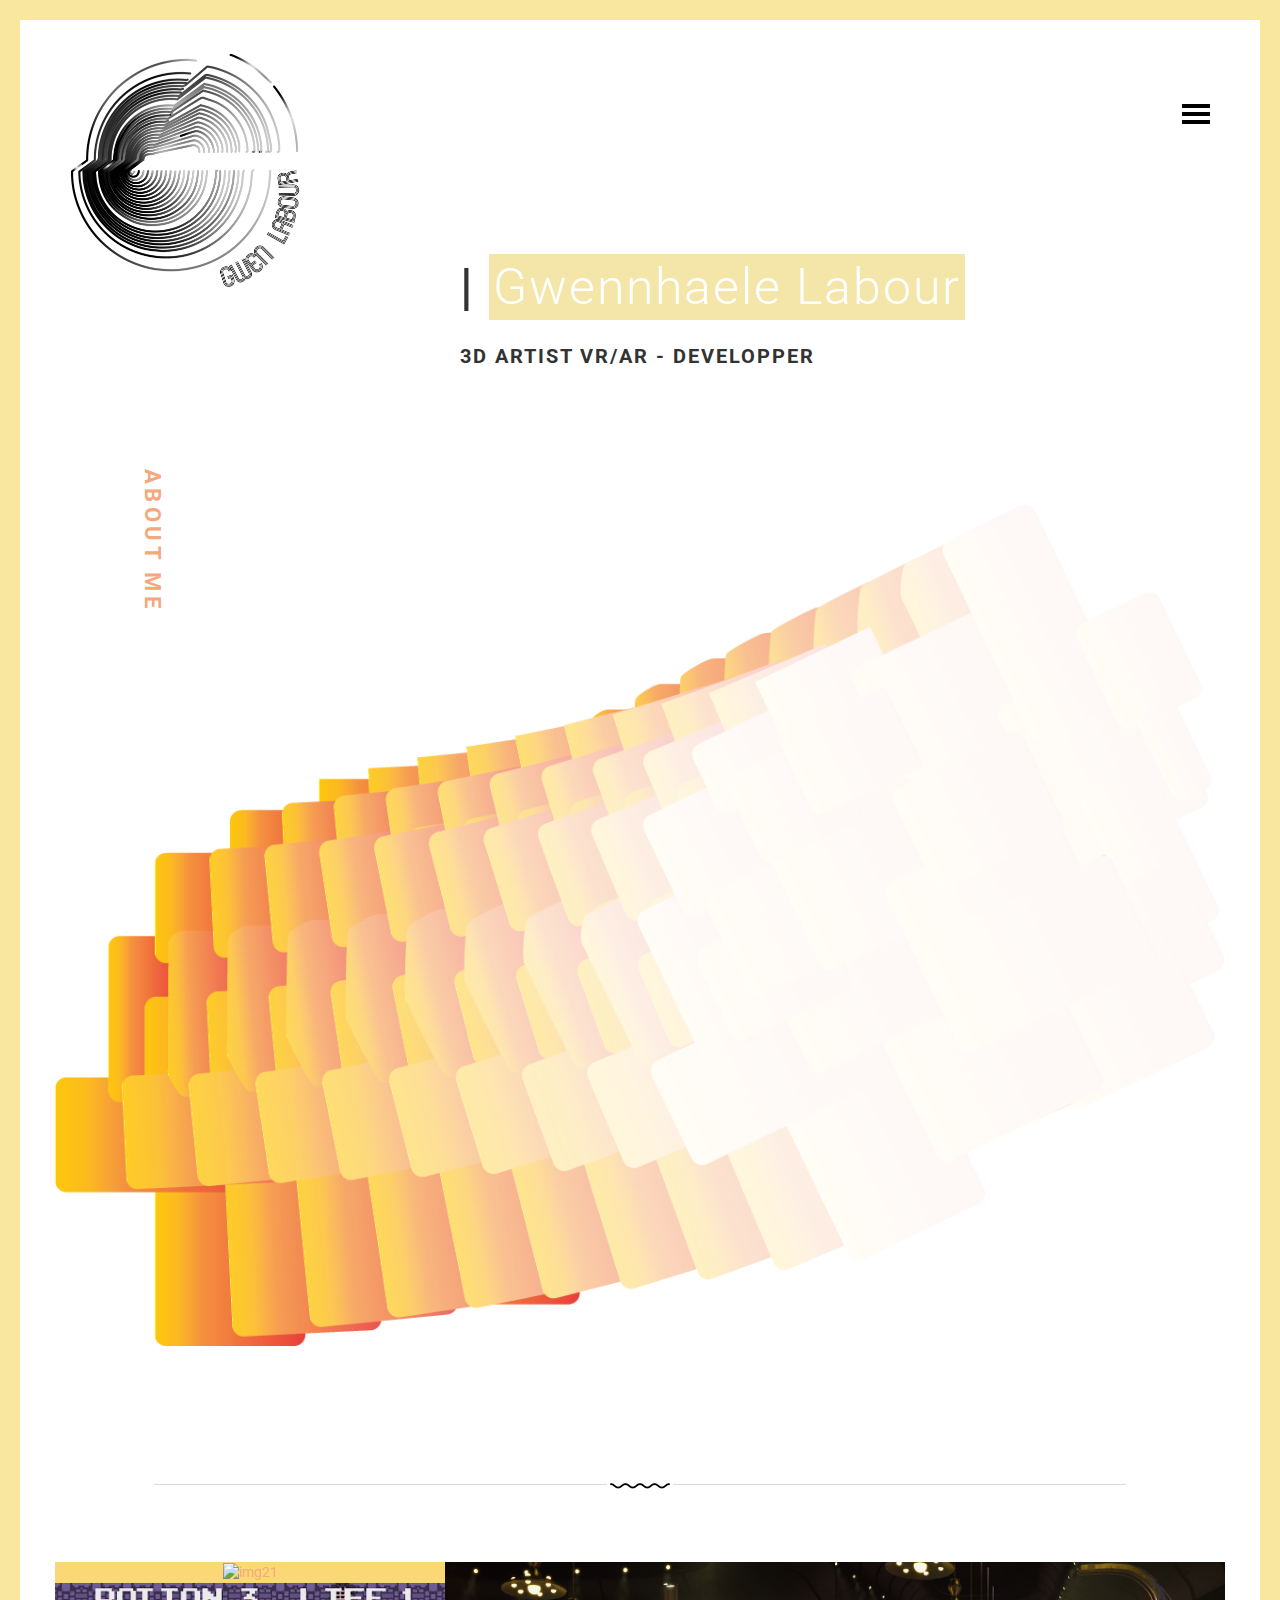
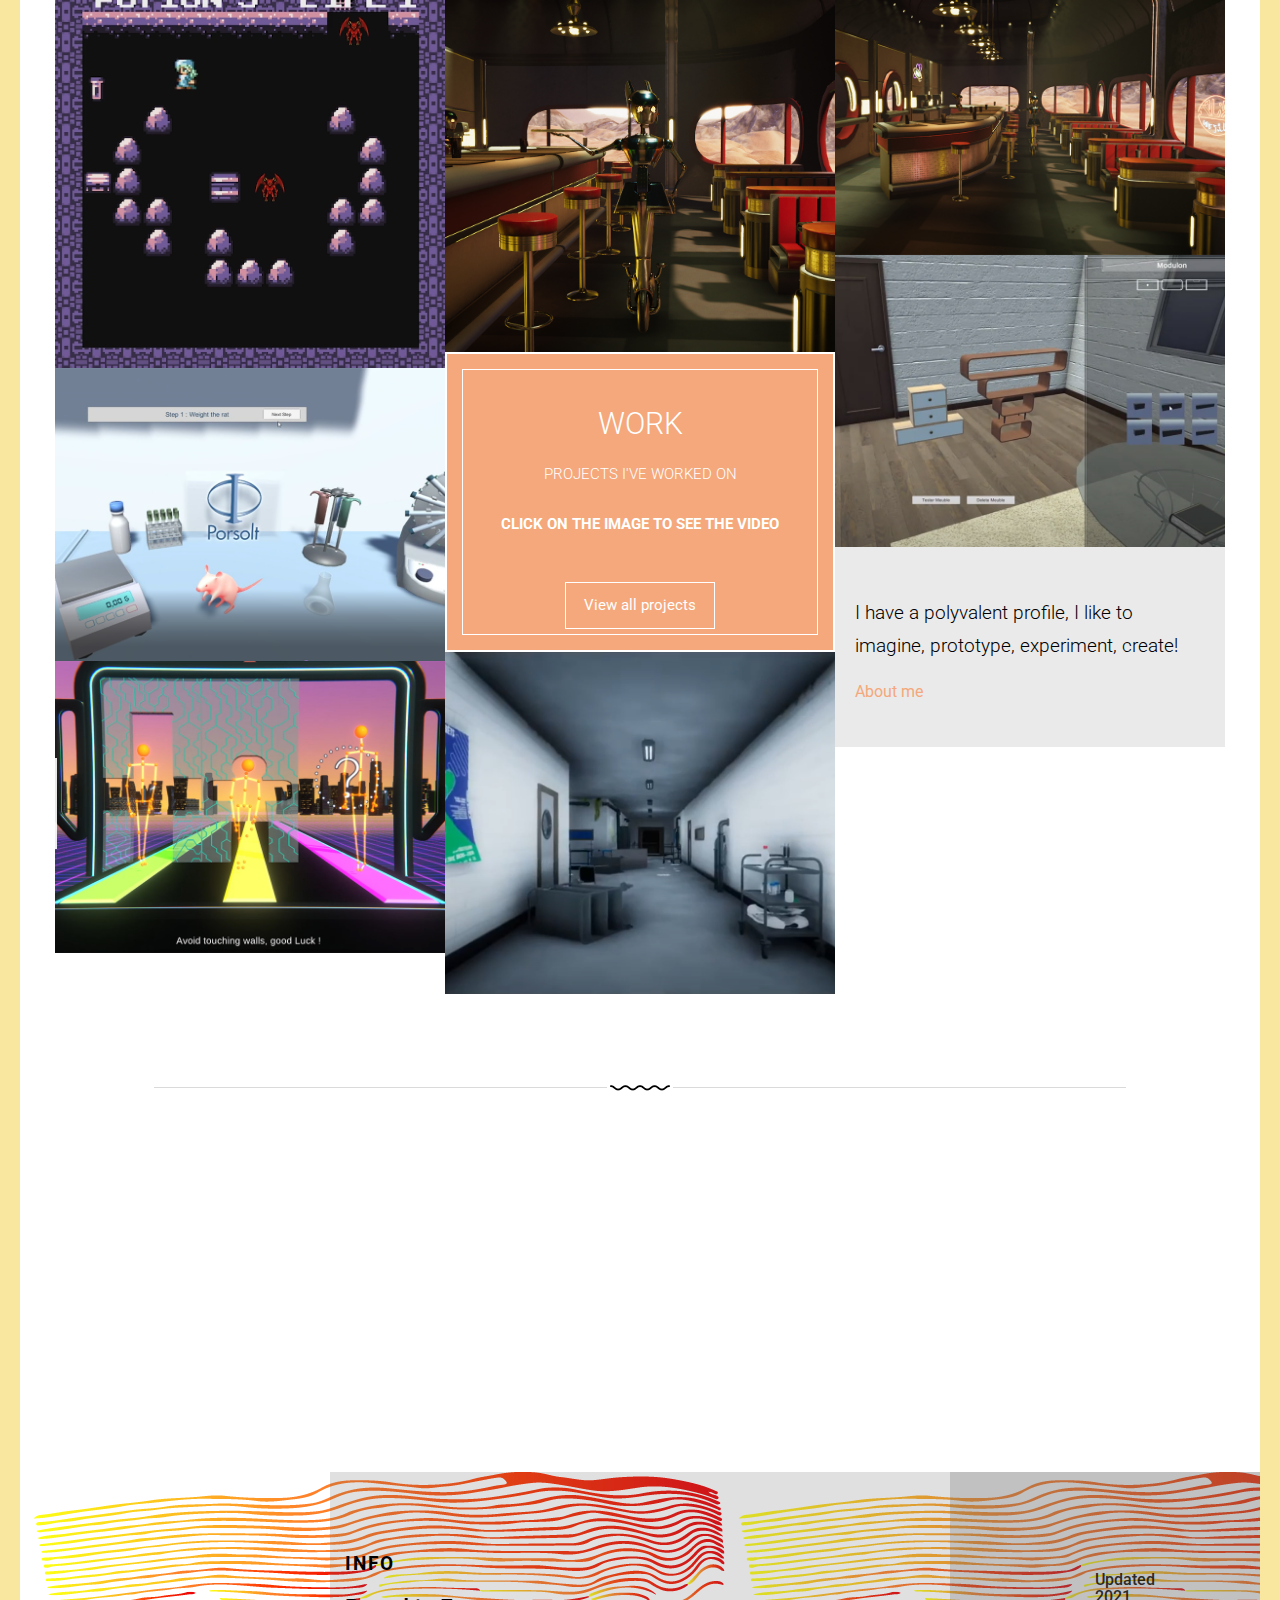
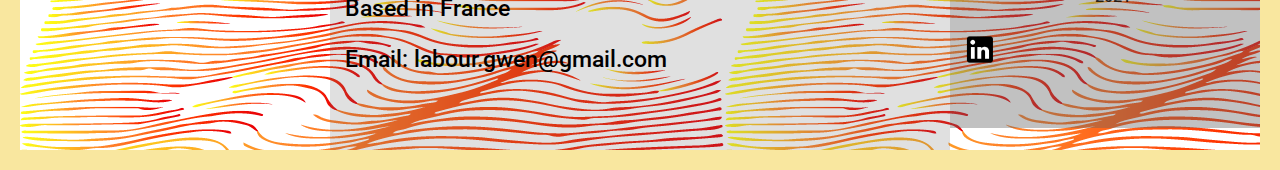
==== index.html @ 1a7276c2 "CV A JOUR + MAIL" ====
<!DOCTYPE html>
<html>
	<head>
	<meta charset="utf-8">
	<title>Gwennhaele Labour - Home</title>
	<meta name="viewport" content="width=device-width, initial-scale=1">
    
    <!-- Bootstrap  -->
	<link rel="stylesheet" href="css/bootstrap.min.css">
    <!-- Main css  -->
	<link rel="stylesheet" href="css/style.css">
	<!-- Animate css -->
	<link rel="stylesheet" href="css/animate.css">
    <!-- Google fonts -->
	<link href='https://fonts.googleapis.com/css?family=Roboto:400,100,300,700' rel='stylesheet'>

	</head>
	<body>


        
 	<!-- Navigation -->
    <nav class="navbar navbar-custom navbar-static-top" role="navigation">
                <div class="container">
                    <div class="navbar-header pull-left">
                        <a href="" class="navbar-brand">
                            <span class="brand-logo"><img src="images/logo.png" alt="" width="25%"/></span>
                        </a>
                    </div>
                    <div class="main-nav pull-right">
                        <div class="button_container toggle">
                            <span class="top"></span>
                            <span class="middle"></span>
                            <span class="bottom"></span>
                        </div>
                    </div>
                    <div class="overlay" id="overlay">
                        <nav class="overlay-menu">
                            <ul>
                                <li><a href="index.html">Home</a></li>
                                <li><a href="studio.html">About me</a></li>
                                <li><a href="projects.html">Projects</a></li>
                                <li><a href="project-description.html">Project description</a></li>
                                <li><a href="contact.html">Contact me</a></li>
                            </ul>
                        </nav>
                    </div>
                </div><!-- /container -->
    </nav>
    <!-- /Navigation -->


    <!-- Intro -->
	<div id="home-section">
			<div class="container">
				<div class="row">
					<div class="col-md-8 pull-right">
						<h1 class="home-heading wow fadeInUp animated"> <strong> | </strong> <span>Gwennhaele Labour</span></h1>
						<div class="text-home wow fadeInUp animated"><strong>3D Artist VR/AR - Developper</strong></div>
                        
					</div>
				</div>
			</div>
	</div>
    <!-- /Intro -->
    
        
    <!-- Main Banner -->
    <div class="container">
         <div class="row">
           <div class="banner">
             <div class="vertical-text"><a href="studio.html"><strong>About me</strong></a></div>
             <img src="images/illuSite1.png" alt=""/>
             </div>
            </div>        
     </div>
     <!-- /Main Banner -->

       
     <div class="container">
           <div class="row">
             <div class="line-symbol"></div>
           </div>
     </div>
        
     <!-- Masonry -->
     <div class="container grid">
         <div class="row">
         
             <div id="photos"> 
                   <figure class="effect-julia">
                       <a href="https://youtu.be/BxO6v1DLr-0">
						<img src="images/template_poster_gwen-final.jpg" alt="img21"/>
						<figcaption>
							<div>
								<p>Mosquito</p>
								<p>Alias - Vred</p>
							</div>
						</figcaption>	
                       </a>		
					</figure>
                    <figure class="effect-julia">
                       <a href="https://youtu.be/BtWrBxlrXz8">
						<img src="images/jeuC++.PNG" alt="img21"/>
						<figcaption>
							<div>
								<p>Lolo's Quest</p>
								<p>C++ - SFML</p>
							</div>
						</figcaption>	
                       </a>		
					</figure>
                    <figure class="effect-julia">
                       <a href="https://youtu.be/DPMfQVJOyuo">
						<img src="images/porsolt.PNG" alt="img21"/>
						<figcaption>
							<div>
								<p>Porsolt</p>
								<p>Unity C# - 3Ds Max - Substance</p>
							</div>
						</figcaption>	
                       </a>		
					</figure>
                    <figure class="effect-julia">
                       <a href="https://www.youtube.com/watch?fbclid=IwAR1yIihCDgznQcq0fIcKoaPWt_Q--puekiUFgNXbh8ZPtiTEaiOBkJ9-5tA&v=8e3fvi-Svnk&feature=youtu.be&ab_channel=HugoRICHIR">
						<img src="images/Question.jpg" alt="img21"/>
						<figcaption>
							<div>
								<p>S.A.M</p>
								<p>Kinect - Unity C# - 3Ds Max - Substance</p>
							</div>
						</figcaption>	
                       </a>		
					</figure>
                     <figure class="effect-julia">
                       <a href="https://www.youtube.com/watch?v=pRppTrAOfW0&ab_channel=GwenLbr">
						<img src="images/SceneDroidImageFace.png" alt="img21"/>
						<figcaption>
							<div>
								<p>WA7 Waitress droid</p>
								<p>Unity - 3Ds Max - Substance</p>
							</div>
						</figcaption>	
                       </a>		
					</figure>
                    <div class="block">
                    <div class="text">Work
                    <p>projects i've worked on</p>
                    <p><strong>click on the image to see the video</strong></p>
                    </div>
                    <a href="projects.html" class="btn ghost-btn">View all projects</a>
                    </div>
                    <figure class="effect-julia">
                       <a href="https://www.youtube.com/watch?v=JZyCgC-izxs&feature=emb_logo&ab_channel=ARKNET">
						<img src="images/rvTeam1.png" alt="img21"/>
						<figcaption>
							<div>
								<p>Antidote</p>
								<p>Unity C# - 3Ds Max - Substance</p>
							</div>
						</figcaption>	
                       </a>		
					</figure>
                    <figure class="effect-julia">
                       <a href="https://www.youtube.com/watch?v=pRppTrAOfW0&ab_channel=GwenLbr">
						<img src="images/SceneDroidImage6.PNG" alt="img21"/>
						<figcaption>
							<div>
								<p>Dex's Diner</p>
								<p>Unity - 3Ds Max - Substance</p>
							</div>
						</figcaption>	
                       </a>		
					</figure>
                    <figure class="effect-julia">
                       <a href="https://www.youtube.com/watch?v=v6Ii8Z1fbGI&feature=youtu.be">
						<img src="images/Inedit.PNG" alt="img21"/>
						<figcaption>
							<div>
								<p>Inedit</p>
								<p>Unity C# - 3Ds Max - Substance</p>
							</div>
						</figcaption>	
                       </a>		
					</figure>
                 <!-- /Add picture
                  <figure class="effect-julia">
                       <a href="https://www.youtube.com/watch?v=v6Ii8Z1fbGI&feature=youtu.be">
						<img src="images/Inedit.PNG" alt="img21"/>
						<figcaption>
							<div>
								<p>Inedit Project</p>
								<p>Unity C# - 3Ds Max - Substance</p>
							</div>
						</figcaption>	
                       </a>		
					</figure>
                 -->
                    <div class="block1">
                    <div class="text">I have a polyvalent profile, I like to imagine, prototype, experiment, create! 
                    </div>
                    <div class="story"><a href="studio.html">About me</a></div>
                    </div>

             </div> <!-- /Masonry -->
         </div><!-- /row -->
     </div><!-- /container -->
     
     
     <!-- Line -->
     <div class="container">
           <div class="row">
             <div class="line-symbol1"></div>
           </div>
     </div>
     

     <!-- Clients -->
	 <div id="client-section">
			<div class="container">
				<div class="row">
					<div class="col-md-20 pull-right wow fadeInUp animated">
                    <div class="text-home">Software used</div>
						<div class="col-lg-2 col-md-3 col-sm-4 col-xs-6">
                        <img src="images/logo1.png" alt="" width="70%" /></div>
                        <div class="col-lg-2 col-md-4 col-sm-5 col-xs-6">
                        <img src="images/logo3.png" alt="" width="70%" class="client-logos"/></div>
                        <div class="col-lg-2 col-md-4 col-sm-5 col-xs-6">
                        <img src="images/logo2.png" alt="" width="70%" class="client-logos"/></div> 
                        <div class="col-lg-2 col-md-4 col-sm-5 col-xs-6">
                        <img src="images/logo4.png" alt=""  class="client-logos"/> </div>
                        <div class="col-lg-2 col-md-4 col-sm-5 col-xs-6">
                        <img src="images/logo5.png" alt=""  class="client-logos"/></div>
                        <div class="col-lg-2 col-md-4 col-sm-5 col-xs-6">
                        <img src="images/logo6.png" alt=""  class="client-logos"/></div> 
                        <div class="col-lg-2 col-md-4 col-sm-5 col-xs-6">
                        <img src="images/logo7.png" alt="" class="client-logos"/></div> 
                        <div class="col-lg-2 col-md-4 col-sm-5 col-xs-6">
                        <img src="images/logo8.png" alt="" class="client-logos"/></div> 
					</div>
				</div>
			</div>
	 </div>
     <!-- /Clients-->

    
     <!-- Footer-->
     <footer>
      <div class="container">
        <div class="row">
          <div class="col-md-3 col-sm-3">
          </div>
          <div class="col-md-6 col-sm6 section-bg-color">
            <div class="row">
              <div class="col-sm-9">
                <h2>INFO</h2>
                <p>Based in France</p>
                <p>Email: labour.gwen@gmail.com</p>
              </div><!-- /col-sm-9 -->
            </div><!--/row-->
          </div><!-- /col-sm-6 -->
          <div class="col-md-3 col-sm-3 section-bg-color1">
            <div class="row">
              <div class="col-sm-9">
              <h3>Updated 2021</h3>
              <p class="pull-right"><a href="https://www.linkedin.com/in/gwennhaele-labour-108802132/"><img src="images/linkedin.png" alt="" width="15%"/></a></p>
              </div><!-- /col-sm-9 -->
            </div><!--/row-->
          </div><!-- /col-sm-3 -->
        </div><!-- /row -->
      </div><!-- /container -->
    </footer><!-- /footer -->   
     
	<!-- jQuery Version 1.11.0 -->
    <script src="js/jquery-1.11.0.js"></script>
    <!-- Boostrap JS -->
	<script src="js/bootstrap.min.js"></script>
    <!-- Masonry JavaScript -->
    <script src="js/masonry.js"></script>
    <!-- Nav JS -->
	<script src="js/nav.js"></script>
    <!-- Smooth scroll JS -->
    <script src="js/smoothscroll.js"></script>
    <!-- Wow JavaScript -->
    <script src="js/wow.js"></script>
    
    <script>
    new WOW().init();
    </script>


	</body>
</html>
---- css/style.css ----
/* ------------------------------------------------------------------
Theme: Simple Studio - Creative Bootstrap Theme
Author: Marija Zaric
------------------------------------------------------------------ */


/* ----------------------------------------------------
	 GLOBAL  STYLES 
------------------------------------------------------- */



body {
  font-family: "Roboto", Arial, serif;
  background: transparent;
  border: 20px #F9E79F solid;
  -webkit-font-smoothing: antialiased;
}

img {
  max-width: 100%;
  height: auto;		
}


a {
  color: #F4A87B;
  -webkit-transition: 0.5s;
  -o-transition: 0.5s;
  transition: 0.5s;
}

a:hover {
  color: #A7CDCC;
  text-decoration: underline;
}

p {
  margin-bottom: 1.5em;
  font-size: 18px;
  color: #727272;
  font-weight: 300;
  font-family: "Roboto", Arial, serif;
}


h1, h2, h3, h4, h5, h6 {
  color: rgba(0, 0, 0, 0.8);
  font-family: "Roboto", Arial, serif;
  font-weight: 300;
  margin: 0 0 30px 0;
}

#home-section {
  margin-top: 100px;
  padding-bottom: 90px;
}

.home-heading {
  font-size: 50px;
  font-weight: 300;
  line-height: 1.4;
  margin-bottom: 0;
  padding-bottom: 20px;
  letter-spacing: 2px;
}

.text-home {
  font-size: 20px;
  font-weight: 700;
  line-height: 1.4;
  margin-bottom: 29px;
  padding-bottom: 20px;
  letter-spacing: 2px;
  text-transform: uppercase;
}

.home-heading span {
  background-color: #F4E5A8;
  color: white;
  padding: 4px;
}

#inner-section {
   margin-top: 100px;
   padding-bottom: 110px;
}

.inner-heading {
  font-size: 40px;
  font-weight: 300;
  line-height: 1.4;
  margin-bottom: 0;
  padding-bottom: 20px;
  letter-spacing: 2px;
}

.text-inner {
  font-size: 18px;
  font-weight: 700;
  line-height: 1.4;
  margin-bottom: 0;
  padding-bottom: 20px;
  letter-spacing: 2px;
  text-transform: uppercase;
}

.inner-heading  span {
  background-color: #F4E5A8;
  color: white;
  padding: 4px;
}

.line-symbol2 {
  padding: 0;
  border: none;
  border-top: 1px solid #DADADA;
  color: #DADADA;
  text-align: center;
  width: 83%;
  margin: 0 auto;
  background: transparent;
  margin-top: 113px;
}

.line-symbol2:after {
  content: url(../images/wave.png);
  display: inline-block;
  position: relative;
  top: -0.7em;
  font-size: 0.9em;
  padding: 0 0.25em;
  background: white;
}


.list-doc {
    padding-left: 20px;
    margin-bottom: 20px;
	list-style: circle;
}

.list-doc li {
    font-size: 20px;
    font-weight: 300;
    line-height: 1.4;
    padding-bottom: 10px;
    letter-spacing: 0;
    color: #1a1a1a;
}


/* ----------------------------------------------------
	OVERLAY MENU 
------------------------------------------------------- */


.navbar-custom {
    margin-bottom: 0;
    text-transform: none;
    font-weight: 400;
    -webkit-transition: background .5s ease-in-out;
   -moz-transition: background .5s ease-in-out;
    transition: background .5s ease-in-out;
}

.navbar-custom .navbar-brand {
    font-weight: 400;
    font-size: 25px;
    padding: 0;
    margin: 0;
}

.navbar-custom .navbar-brand span.brand-logo{
    display: inline-block;
    padding: 14px 0;
    margin: 0 16px;
}

.navbar-custom .navbar-brand:focus {
    outline: 0;
}

.navbar-custom .navbar-brand .navbar-toggle {
    padding: 2px 6px;
    color: black;
}

.navbar-custom .navbar-brand .navbar-toggle:focus,
.navbar-custom .navbar-brand .navbar-toggle:active {
    outline: 0;
}

.navbar-custom a {
    color: rgba(254,82,76, 1); 
}

.navbar-custom .nav li a {
    -webkit-transition: background .3s ease-in-out;
    -moz-transition: background .3s ease-in-out;
    transition: background .3s ease-in-out;
	
}

.navbar-custom .nav li a:hover {
    outline: 0;
    color: rgba(255, 255, 255, .8);
    background-color: transparent;
}

.navbar-custom .nav li a:focus,
.navbar-custom .nav li a:active {
    outline: 0;
    background-color: transparent;
}

.navbar-custom .nav li.active {
    outline: 0;
}

.navbar-custom .nav li.active a {
    background-color: rgba(255, 255, 255, .3);
}

.navbar-custom .nav li.active a:hover {
    color: #fff;
}


/* Custom overlay navigation
/* ---------------------------------------------- */
.button_container {
    position: relative;
    margin-top: 64px;
    height: 28px;
    width: 28px;
    cursor: pointer;
    z-index: 999;
    -webkit-transition: opacity .25s ease;
            transition: opacity .25s ease;
}

/* Animate the top hamburger bar */
.button_container.active .top {
    -webkit-transform: translateY(8px) translateX(0) rotate(45deg);
        -ms-transform: translateY(8px) translateX(0) rotate(45deg);
            transform: translateY(8px) translateX(0) rotate(45deg);
    background: black;
}

/* Set the middle hamburger bar's opacity to 0  */
.button_container.active .middle {
    opacity: 0;
    background: black;
}

/* Animate the bottom hamburger bar */
.button_container.active .bottom {
    -webkit-transform: translateY(-8px) translateX(0) rotate(-45deg);
        -ms-transform: translateY(-8px) translateX(0) rotate(-45deg);
            transform: translateY(-8px) translateX(0) rotate(-45deg);
    background:black;
}

.button_container span {
    background: black;
    border: none;
    height: 4px;
    width: 100%;
    position: absolute;
    top: 0;
    left: 0;
    -webkit-transition: all .35s ease;
    transition: all .35s ease;
    cursor: pointer;
}

.button_container span:nth-of-type(2) {
    top: 8px;
}

.button_container span:nth-of-type(3) {
    top: 16px;
}

/* The overlay */
.overlay {
    position: fixed;
    display: block; 
    background: #F0DE96;
    top: 0;
    border: 0;
    left: 0;
    z-index: 100;
    width: 100%;
    height: 0%;
    opacity: 0;
    visibility: hidden;
    -webkit-transition: opacity .35s, visibility .35s, height .35s;
            transition: opacity .35s, visibility .35s, height .35s;
    overflow: auto;
}

.overlay.open {
    opacity: .95;
    visibility: visible;
    height: 100%;
}

.overlay.open li {
    -webkit-animation: fadeInRight .5s ease forwards;
            animation: fadeInRight .5s ease forwards;
    -webkit-animation-delay: .35s;
        animation-delay: .35s;
}

.overlay.open li:nth-of-type(1) {
    -webkit-animation-delay: .40s;
            animation-delay: .40s;
}

.overlay.open li:nth-of-type(2n) {
    -webkit-animation-delay: .50s;
            animation-delay: .50s;
}

.overlay nav {
    position: relative;
    height: 50%;
    top: 50%;
    text-transform: none;
    font-weight: 700;
    text-align: center;
    -webkit-transform: translateY(-50%);
        -ms-transform: translateY(-50%);
            transform: translateY(-50%);
}

.overlay ul {
    list-style: none;
    padding: 0;
    margin: 0 auto;
    display: inline-block;
    position: relative;
    height: 100%;
}

.overlay ul li {
    display: block;
    height: 15%;
    height: calc(100% / 8);
    min-height: 65px;
    position: relative;
    opacity: 0;
	font-size: 26px;
}

.overlay ul li a {
    display: block;
    position: relative;
    color: #fff;
    text-decoration: none;
    overflow: hidden;
}

.overlay ul li a:hover:after,
.overlay ul li a:focus:after,
.overlay ul li a:active:after {
    width: 50%;
}

/* Link underline on hover */
.overlay ul li a:after {
    content: '';
    position: absolute;
    bottom: 0;
    left: 50%;
    width: 0%;
    height: 2px;
    background: #fff;
    -webkit-transform: translateX(-50%);
        -ms-transform: translateX(-50%);
            transform: translateX(-50%);
    -webkit-transition: .15s;
            transition: .15s;
}


/* ----------------------------------------------------
	BUTTONS
------------------------------------------------------- */


.btn {
	font-size: 15px;	
	font-weight: 400;
	color: white;
	margin-top: 35px;
	border: none;
	background-color: #393b3d;	
	padding: 12px 18px;
	-webkit-transition: all .35s; 
	transition: all .35s;
    border-radius: 0;
    -webkit-border-radius: 0;
    -moz-border-radius: 0;
}

.btn:hover {
	background-color: #4c4f51;
	color: white;
}

.ghost-btn {
	background-color: transparent;
	color: white;
	border: 1px solid white;
}

.ghost-btn:hover {
	background-color: white;
	color: #393b3d;
}

.contact-btn {
	color: white;
    border: 2px solid #4c4752;
	margin-top: 25px;
	margin-bottom: 16px;
	background-color: #4c4752;
background-image: url("data:image/svg+xml,%3Csvg width='100' height='20' viewBox='0 0 100 20' xmlns='http://www.w3.org/2000/svg'%3E%3Cpath d='M21.184 20c.357-.13.72-.264 1.088-.402l1.768-.661C33.64 15.347 39.647 14 50 14c10.271 0 15.362 1.222 24.629 4.928.955.383 1.869.74 2.75 1.072h6.225c-2.51-.73-5.139-1.691-8.233-2.928C65.888 13.278 60.562 12 50 12c-10.626 0-16.855 1.397-26.66 5.063l-1.767.662c-2.475.923-4.66 1.674-6.724 2.275h6.335zm0-20C13.258 2.892 8.077 4 0 4V2c5.744 0 9.951-.574 14.85-2h6.334zM77.38 0C85.239 2.966 90.502 4 100 4V2c-6.842 0-11.386-.542-16.396-2h-6.225zM0 14c8.44 0 13.718-1.21 22.272-4.402l1.768-.661C33.64 5.347 39.647 4 50 4c10.271 0 15.362 1.222 24.629 4.928C84.112 12.722 89.438 14 100 14v-2c-10.271 0-15.362-1.222-24.629-4.928C65.888 3.278 60.562 2 50 2 39.374 2 33.145 3.397 23.34 7.063l-1.767.662C13.223 10.84 8.163 12 0 12v2z' fill='%23050506' fill-opacity='0.4' fill-rule='evenodd'/%3E%3C/svg%3E");
}

.contact-btn:hover {
	background-color: #3c3841;
	border-color: #404040;	
}


/* ----------------------------------------------------
	HOME STYLES
------------------------------------------------------- */


.banner {
	margin-top: -50px;
	padding-bottom: 130px;
}


#photos {
  /* Prevent vertical gaps */
  line-height: 0;
  -webkit-column-count: 3;
  -webkit-column-gap:   0px;
  -moz-column-count:    3;
  -moz-column-gap:      0px;
  column-count:         3;
  column-gap:           0px;  
  
}
 .block {
	background-color: #F4A87B;
	padding: 20px;
	min-height: 300px;
	border: 2px double white;
	display: block;
    position: relative;
    -webkit-transition: all 0.35s;
    transition: all 0.35s;
    outline: 1px solid white;
    outline-offset: -18px;
}

 .block .text {
  font-size: 30px;
  text-transform: uppercase;
  color: white;
  font-weight: 300;
  margin-top: 50px;
}

 .block .text p {
  font-size: 15px;
  text-transform: uppercase;
  color: white;
  font-weight: 300;
  margin-top: 50px;
} 

 .block1 {
	background-color: #eaeaea;
	padding: 20px;
	min-height: 200px;
}

 .block1 .text {
  font-size: 19px;
  color: black;
  font-weight: 300;
  margin-top: 30px;
  line-height: 1.7;
  text-align: left;
}

.story { 
	margin-top: 30px;
	color: #F4E5A8;
	font-size: 16px;
	text-align: left;
}

.grid {
	position: relative;
	list-style: none;
	text-align: center;
	margin-top: 40px;
}


.grid figure {
	position: relative;
	overflow: hidden;
	text-align: center;
	cursor: pointer;
	line-height: 1.4;
}

.grid figure img {
	position: relative;
}

.grid figure figcaption {
	padding: 2em;
	color: #fff;
	text-transform: uppercase;
	-webkit-backface-visibility: hidden;
	backface-visibility: hidden;
}

.grid figure figcaption::before,
.grid figure figcaption::after {
	pointer-events: none;
}

.grid figure figcaption,
.grid figure figcaption > a {
	position: absolute;
	top: 0;
	left: 0;
	width: 100%;
	height: 100%;
}


.grid figure figcaption > a {
	z-index: 1000;
	text-indent: 200%;
	white-space: nowrap;
	font-size: 0;
	opacity: 0;
}

.grid figure h2 {
	word-spacing: -0.15em;
	font-weight: 400;
}

.grid figure h2 span {
	font-weight: 400;
	margin-left: 10px;
}


.grid figure p {
	letter-spacing: 1px;
	color: white;
	text-align: center;
}


figure.effect-julia {
	background: #FAD874;
}

figure.effect-julia img {
	-webkit-transition: opacity 1s, -webkit-transform 1s;
	transition: opacity 1s, transform 1s;
	-webkit-backface-visibility: hidden;
	backface-visibility: hidden;
}

figure.effect-julia figcaption {
	text-align: left;
}

figure.effect-julia h2 {
	position: relative;
	padding: 0.5em 0;
	font-size: 20px;
}

figure.effect-julia p {
	display: inline-block;
	margin: 0 0 0.25em;
	padding: 20px;
	background: rgba(255,255,255,0.9);
	color: #E99E29;
	text-transform: none;
	font-weight: 400;
	font-size: 18px;
	-webkit-transition: opacity 0.35s, -webkit-transform 0.35s;
	transition: opacity 0.35s, transform 0.35s;
	-webkit-transform: translate3d(-360px,0,0);
	transform: translate3d(-360px,0,0);
}

figure.effect-julia p:first-child {
	-webkit-transition-delay: 0.15s;
	transition-delay: 0.15s;
}

figure.effect-julia p:nth-of-type(2) {
	-webkit-transition-delay: 0.1s;
	transition-delay: 0.1s;
}

figure.effect-julia p:nth-of-type(3) {
	-webkit-transition-delay: 0.05s;
	transition-delay: 0.05s;
}

figure.effect-julia:hover p:first-child {
	-webkit-transition-delay: 0s;
	transition-delay: 0s;
}

figure.effect-julia:hover p:nth-of-type(2) {
	-webkit-transition-delay: 0.05s;
	transition-delay: 0.05s;
}

figure.effect-julia:hover p:nth-of-type(3) {
	-webkit-transition-delay: 0.1s;
	transition-delay: 0.1s;
}

figure.effect-julia:hover img {
	opacity: 0.4;
	-webkit-transform: scale3d(1.1,1.1,1);
	transform: scale3d(1.1,1.1,1);
}

figure.effect-julia:hover p {
	opacity: 1;
	-webkit-transform: translate3d(0,0,0);
	transform: translate3d(0,0,0);
}


/* ----------------------------------------------------
	MASONRY STYLES
------------------------------------------------------- */


@media (max-width: 1204px) {
  #photos {
  -moz-column-count:    3;
  -webkit-column-count: 3;
  column-count:         3;
  }
}
@media (max-width: 1000px) {
  #photos {
  -moz-column-count:    2;
  -webkit-column-count: 2;
  column-count:         2;
  }
}
@media (max-width: 800px) {
  #photos {
  -moz-column-count:    2;
  -webkit-column-count: 2;
  column-count:         2;
  }
}
@media (max-width: 400px) {
  #photos {
  -moz-column-count:    1;
  -webkit-column-count: 1;
  column-count:         1;
  }
}

.vertical-text {
	-ms-transform: rotate(90deg);
	-moz-transform: rotate(90deg);
	-webkit-transform: rotate(90deg);
	transform: rotate(90deg);
	-ms-transform-origin: left top 0;
	-moz-transform-origin: left top 0;
	-webkit-transform-origin: left top 0;
	transform-origin: left top 0;
	background: transparent;
	color: #F4E5A8;
	margin-left: 120px;
	padding: 10px;
	text-transform: uppercase;
	text-transform: 1px 1px 0px rgba(0, 0, 0, 0.5);
	float: left;
	letter-spacing: 0.2em;
	font-size: 22px;
}

.vertical-text-projects {
	-ms-transform: rotate(90deg);
	-moz-transform: rotate(90deg);
	-webkit-transform: rotate(90deg);
	transform: rotate(90deg);
	-ms-transform-origin: left top 0;
	-moz-transform-origin: left top 0;
	-webkit-transform-origin: left top 0;
	transform-origin: left top 0;
	background: transparent;
	color: #F4E5A8;
	margin-left: 120px;
	padding: 10px;
	text-transform: uppercase;
	text-transform: 1px 1px 0px rgba(0, 0, 0, 0.5);
	float: left;
	letter-spacing: 0.2em;
	font-size: 20px;
}

.line-symbol {
    padding: 0;
    border: none;
    border-top: 1px solid #DADADA;
    color: #DADADA;
    text-align: center;
	width: 83%;
	margin: 0 auto;
	background: transparent;
	margin-top: 8px;
	margin-bottom: 15px;
}

.line-symbol:after {
    content: url(../images/wave.png);
    display: inline-block;
    position: relative;
    top: -0.7em;
    font-size: 0.9em;
    padding: 0 0.25em;
    background: white;
}

.line-symbol1 {
    padding: 0;
    border: none;
    border-top: 1px solid #DADADA;
    color: #DADADA;
    text-align: center;
	width: 83%;
	margin: 0 auto;
	background: transparent;
	margin-top: 93px;
	margin-bottom: 43px;
}

.line-symbol1:after {
    content: url(../images/wave.png);
    display: inline-block;
    position: relative;
    top: -0.7em;
    font-size: 0.9em;
    padding: 0 0.25em;
    background: white;
}


#client-section {
   margin-top: 30px;
   padding-bottom: 90px;
}

.client-heading {
  font-size: 30px;
  font-weight: 300;
  line-height: 1.4;
  margin-bottom: 0;
  padding-bottom: 20px;
  letter-spacing: 2px;
}

.client-logos {
	margin-left: 20px;
}


/* ----------------------------------------------------
	STUDIO STYLES
------------------------------------------------------- */

.studio-margin {
	margin-top: 55px;
}

.studio-heading {
   font-size: 30px;
   font-weight: 700;
   line-height: 1.4;
   margin-bottom: 0;
   padding-bottom: 20px;
   letter-spacing: 2px;
}

.studio-heading span {
   font-size: 20px;
   font-weight: 300;
   line-height: 1.4;
   margin-top: 6px;
   padding-bottom: 50px;
   letter-spacing: 2px;
   display: block;
   color: #F4A87B;
}

.text-studio {
  font-size: 20px;
  font-weight: 300;
  line-height: 1.7;
  margin-bottom: 0;
  padding-bottom: 20px;
  letter-spacing: 0;
  color: #1a1a1a;
}

.text-bold {
  font-size: 20px;
  font-weight: 700;
  line-height: 1.7;
  padding-bottom: 20px;
  letter-spacing: 0;
  color: #1a1a1a;
  text-transform: uppercase;
}

.list-group {
    padding-left: 20px;
    margin-bottom: 20px;
	list-style: circle;
}

 .img-studio {
    border: 20px #F4E5A8 solid;
    position: relative;
	margin-top: 10px;
}



/* Clients section */


.clients-heading {
	color: #ff6633;
	font-size: 22px;
	text-align: center;
	padding-bottom: 15px;
}

.clients {
	margin-top: 110px;
	padding-bottom: 15px;
}

.clients-logos {
	margin-top: -40px;
	margin-bottom: 14px;
}

.clients-a {
	margin-top: 110px;
	padding-bottom: 15px;
}

/* Team banner*/

.team-banner {
    display: table;
    width: 100%;
    height: 560px;
    color: #fff;
    background: url(../img/team-banner.jpg) no-repeat center center scroll;
    -webkit-background-size: cover;
    -moz-background-size: cover;
    background-size: cover;
    -o-background-size: cover;
}


.team {
    padding-top: 40px;
	padding-bottom: 40px;
	margin-top: 88px;
}

.team-heading {
	color: white;
	font-size: 22px;
	margin-top: 22px;
	padding-bottom: 10px;
	font-weight: 400;
	text-align: center;
	letter-spacing: 2px;
}

.bg-team {
	background-color: #ff6633;
}


/* Team section */

.designer-top {
	background: url(../images/team1.jpg) no-repeat center;
	width: 25%;
	float: left;
	min-height: 100%;
	display: inline-block;
	padding: 20em 2em 6em;
}

.designer-top h4 {
	font-size: 22px;
	color: white;
	text-transform: uppercase;
	font-weight: 400;
}

.designer-top span {
	font-size: 18px;
	color: white;
	text-transform: uppercase;
	font-weight: bold;
}

.designer-top p {
	font-size: 15px;
	color:white;
	line-height: 1.7;
	margin-top: 16px;
}

.designer-in {
	background: url(../images/team4.jpg) no-repeat left;
	text-align: left;
}

.designer-in-top {
	background: url(../images/team3.jpg) no-repeat left top;
}

.designer-in-on {
	background: url(../images/team2.jpg) no-repeat left;
	text-align: left;
}


.inner-team {
   margin-top: 40px;
   padding-bottom: 90px;
}

.inner-heading-team {
  font-size: 40px;
  font-weight: 300;
  line-height: 1.4;
  margin-bottom: 0;
  padding-bottom: 20px;
  letter-spacing: 2px;
}

.text-inner-team {
  font-size: 18px;
  font-weight: 700;
  line-height: 1.4;
  margin-bottom: 0;
  padding-bottom: 20px;
  letter-spacing: 2px;
  text-transform: uppercase;
}

.inner-heading-team  span {
  background-color: #F4E5A8;
  color: white;
  padding: 4px;
}

.spiral-image {
	margin-top: 70px;
}

/*-- Services --*/

.grid-serv {
	margin: 55px auto;
	list-style: none;
	text-align: center;
}

.speciality-grid {
	padding: 0;
	text-align: left;
}

.speciality h2 {
	color: #EF4C89;
}

.speciality h4 {
	font-size: 20px;
	text-align: left;
	line-height: 35px;
	margin-bottom: 50px;
	color: #EEE;
}

.specialities p {
	line-height: 30px;
	color: #CCC;
	margin-bottom: 25px;
}

.speciality .grid figure {
	margin: 0;
	position: relative;
}


.speciality-info:hover {
	background-color: #eaeaea;
}

.grid-serv figcaption {
	position: absolute;
	top: 0;
	left: 0;
	padding: 20px;
	color: #EEE;
	text-align: center;
}

.grid-serv figcaption h3 {
	margin: 0;
	padding: 0;
	color: #fff;
	margin-bottom: 12px
}

.cs-style-3 figure {
	overflow: hidden;
}

.cs-style-3 figure .speciality-info {
	-webkit-transition: -webkit-transform 0.4s;
	-moz-transition: -moz-transform 0.4s;
	transition: transform 0.4s;
}

.no-touch .cs-style-3 figure:hover .speciality-info, .cs-style-3 figure.cs-hover .speciality-info {
	-webkit-transform: translateY(-50px);
	-moz-transform: translateY(-50px);
	-ms-transform: translateY(-50px);
	transform: translateY(-50px);
}

.cs-style-3 figcaption {
	height: 100px;
	width: 100%;
	top: auto;
	bottom: 0;
	opacity: 0;
	-webkit-transform: translateY(100%);
	-moz-transform: translateY(100%);
	-ms-transform: translateY(100%);
	transform: translateY(100%);
	-webkit-transition: -webkit-transform 0.4s, opacity 0.1s 0.3s;
	-moz-transition: -moz-transform 0.4s, opacity 0.1s 0.3s;
	transition: transform 0.4s, opacity 0.1s 0.3s;
}

.no-touch .cs-style-3 figure:hover figcaption, .cs-style-3 figure.cs-hover figcaption {
	opacity: 1;
	-webkit-transform: translateY(0px);
	-moz-transform: translateY(0px);
	-ms-transform: translateY(0px);
	transform: translateY(0px);
	-webkit-transition: -webkit-transform 0.4s, opacity 0.1s;
	-moz-transition: -moz-transform 0.4s, opacity 0.1s;
	transition: transform 0.4s, opacity 0.1s;
}

.speciality-info {
	text-align: center;
	color: #EEE;
	height: 250px;
	padding-top: 76px;
}

.speciality-info img {
	width: 80px;
}

.speciality-info h3 {
	margin-top: 20px;
	color:  #F4A87B;
	text-transform: capitalize;
	font-size: 22px;
	font-weight: 700;
}

.grid1 {
	border-bottom: 1px solid #DADADA;
	border-right: 1px solid #DADADA;
}

.grid2 {
	border-bottom: 1px solid #DADADA;
}

.grid3 {
	border-bottom: 1px solid #DADADA;
	border-left: 1px solid #DADADA;
}

.grid4 {
	border-right: 1px solid #DADADA;
}

.grid6 {
	border-left: 1px solid #DADADA;
}


/* ----------------------------------------------------
	PROJECT STYLES
------------------------------------------------------- */


.inner-projects {
   margin-top: 40px;
   padding-bottom: 90px;
}

.inner-projects-heading {
  font-size: 40px;
  font-weight: 300;
  line-height: 1.4;
  margin-bottom: 0;
  padding-bottom: 20px;
  letter-spacing: 2px;
}

.text-inner-projects {
  font-size: 18px;
  font-weight: 700;
  line-height: 1.4;
  margin-bottom: 0;
  padding-bottom: 20px;
  letter-spacing: 2px;
  text-transform: uppercase;
}

.inner-projects-heading   span {
	background-color: #F4E5A8;
	color: white;
	padding: 4px;
}

 .block-project {
	background-color: #eaeaea;
	padding: 20px;
	min-height: 263px;
	background-image: url(../images/celtic.png);
	background-position: left top;
	background-repeat: no-repeat;
}


/* ----------------------------------------------------
	PROJECT DECSRIPTION STYLES
------------------------------------------------------- */

.projectd-margin {
	margin-top: 55px;
}

.projectd-heading {
   font-size: 30px;
   font-weight: 700;
   line-height: 1.4;
   margin-bottom: 0;
   padding-bottom: 50px;
   letter-spacing: 2px;
}

.projectd-heading span {
   font-size: 20px;
   font-weight: 300;
   line-height: 1.4;
   margin-top: 6px;
   padding-bottom: 50px;
   letter-spacing: 2px;
   display: block;
   color: #F4A87B;
}

.text-projectd {
  font-size: 20px;
  font-weight: 300;
  line-height: 1.7;
  margin-bottom: 0;
  margin-top: 40px;
  padding-bottom: 20px;
  letter-spacing: 0;
  color: #1a1a1a;
}

.text-projectd-text {
  font-size: 20px;
  font-weight: 300;
  line-height: 1.7;
  margin-bottom: 0;
  margin-top: 20px;
  padding-bottom: 20px;
  letter-spacing: 0;
  color: #1a1a1a;
}

.image-project {
	margin-top: 70px;
	padding-bottom: 40px;
}

.image-project1 {
	position:relative;
	margin-left: -100px;
	top: 120px;
}


.image-project-a {
	margin-top: 0;
}

.image-project2 {
	position:relative;
	margin-left: -100px;
	margin-top: 70px;
}

.text-projectd1 {
  font-size: 20px;
  font-weight: 300;
  line-height: 1.7;
  letter-spacing: 0;
  margin-top: 5px;
  background-color: #F4A87B;
  padding: 20px;
  color: white;
  width: 83%;
 

}

.projectd-padding {
	padding-top: 65px;
}

/* ----------------------------------------------------
	CONTACT STYLES
------------------------------------------------------- */

.form-control {
	display: block;
	width: 90%;
	height: 34px;
	padding: 6px 12px;
	font-size: 14px;
	line-height: 1.42857143;
	color: #555;
	background-color: #fff;
	border: 1px solid #c1d6d6;
	border-radius: 0;
	-webkit-box-shadow: inset 0 1px 1px rgba(0,0,0,.075);
	box-shadow: inset 0 1px 1px rgba(0,0,0,.075);
	-webkit-transition: border-color ease-in-out .15s,-webkit-box-shadow ease-in-out .15s;
	-o-transition: border-color ease-in-out .15s,box-shadow ease-in-out .15s;
	transition: border-color ease-in-out .15s,box-shadow ease-in-out .15s;
}


label {
	font-size: 20px;
	font-weight: 700;
	color: #F4E5A8;
	padding-bottom: 6px;
}

.contact-margin {
	margin-top: 55px;
}

.contact-heading {
   font-size: 30px;
   font-weight: 700;
   line-height: 1.4;
   margin-bottom: 0;
   padding-bottom: 20px;
   letter-spacing: 2px;
}

.contact-heading span {
   font-size: 20px;
   font-weight: 300;
   line-height: 1.4;
   margin-top: 6px;
   padding-bottom: 50px;
   letter-spacing: 2px;
   display: block;
   color: #F4A87B;
}

.text-contact {
  font-size: 20px;
  font-weight: 300;
  line-height: 1.7;
  margin-bottom: 0;
  padding-bottom: 20px;
  letter-spacing: 0;
  color: #1a1a1a;
}

#map-canvas {
	height: 400px;
	width: auto;
	margin-top: 110px;
	margin-bottom: 90px;
}


/* ----------------------------------------------------
	FOOTER
------------------------------------------------------- */

footer {
	background-color: #fff;
	background-image:url(../images/mag2.png);
	background-position: left top;
	background-repeat: repeat;
}

footer .container {
	width: 100%;
}

.section-bg-color {
	background-color: rgba(100, 100, 100, 0.2); 
	padding-top: 42px;
	padding-bottom: 42px;
background-image: url();
}

.section-bg-color1 {
	background-color: rgba(100, 100, 100, 0.4);
	padding-top: 54px;
	padding-bottom: 54px;
	height: 256px;
}

.section-bg-color1 h3 {
	margin-top: 45px;
	font-size: 16px;
	margin-left: 130px;
    font-weight: 500;
}

.section-bg-color h2 {
	margin-top: 40px;
	letter-spacing: 0.1em;
	font-size: 19px;
	color: #000;
	text-align: left;
    font-weight: 700;
}

.section-bg-color p {
	color: #000;
	font-size: 23px;
	margin-top: -10px;
    font-weight: 500;
}

.icons-f {
	margin-right: 10px;
}


/* ----------------------------------------------------
	RESPONSIVE  STYLES
------------------------------------------------------- */


@media(max-width: 1024px) {

body {
  border: 10px solid #F9E79F;
}

.home-heading, .inner-heading, .inner-heading-team, .inner-projects-heading {
	 margin-top: 50px;
}
  
.designer-top span {
    font-size: 15px;
}

}


@media(max-width: 768px) {
 
header {
    padding: 2em 0;
  }
  
body {
  border: none;
}

.designer-top{
	width:100%;
	float:none;
}

.home-heading, .inner-heading, .inner-heading-team, .inner-projects-heading {
	 font-size: 30px;
 }

.image-project1 {
	position:relative;
	margin-left: 0;
	top: 0;
	padding-bottom: 10px;
}

.image-project-a {
	margin-top: 0;
}

.image-project2 {
    position:relative;
	margin-left: 0;
	top: 0;
	padding-bottom: 10px;
}

.text-projectd1 {
  margin-top: 80px;
  width: 100%;
}

.speciality-info h3 {
	font-size: 18px;
	line-height: 1.4;
}

.text-studio {
  font-size: 17px;
}

.section-bg-color {
	width: 100%;
}

.section-bg-color1 {
	width: 50%;
}

.vertical-text-projects {
	-ms-transform: rotate(0);
	-moz-transform: rotate(0);
	-webkit-transform: rotate(0);
	transform: rotate(0);
	-ms-transform-origin: left top 0;
	-moz-transform-origin: left top 0;
	-webkit-transform-origin: left top 0;
	transform-origin: left top 0;
	background: transparent;
	color: #F4E5A8;
	margin-left: 290px;
	padding: 10px;
	text-transform: uppercase;
	text-transform: 1px 1px 0px rgba(0, 0, 0, 0.5);
	float: left;
	font-size: 17px;
}



}

@media(min-width:768px) {

 .navbar-custom {
        padding: 20px 0;
        border-bottom: 0;
        letter-spacing: 1px;
        background: 0 0;
        -webkit-transition: background .5s ease-in-out, padding .5s ease-in-out;
           -moz-transition: background .5s ease-in-out, padding .5s ease-in-out;
                transition: background .5s ease-in-out, padding .5s ease-in-out;
 }
  
  
 .navbar-custom.top-nav-collapse .button_container span{
        background: black;
}

    .navbar-custom.top-nav-collapse .button_container.active span.top,
    .navbar-custom.top-nav-collapse .button_container.active span.bottom{
        background:black;
 }
 
}


@media(max-width: 480px) {
  
header {
    padding: 2em 0;
  }
  
.home-heading, .inner-heading, .inner-heading-team, .inner-projects-heading {
    font-size: 20px;
	padding-top: 15px;
  }
  
body {
  border: 10px solid #F4E5A8;
}

figure.effect-julia h2 {
	position: relative;
	padding: 0.5em 0;
	font-size: 18px;
}

figure.effect-julia p {
	font-size: 14px;
	padding: 20px;
	width: 100%;
	text-align:left;
}

.client-logos {
	margin-left: 0;
	margin-top: 15px;
}

.section-bg-color1 h4 {
	margin-top: 80px;
	font-size: 16px;
	margin-left: 12px;
}

.grid1, .grid2, .grid3, .grid4, .grid5, .grid6 {
	border: none;
}

.story { 
  padding-bottom: 40px;
}

.text-studio {
  font-size: 20px;
}

.section-bg-color1 {
	width: 100%;
}

.navbar-custom .navbar-brand span.brand-logo{
    margin: 15px 16px;
}

.inner-projects, inner-team {
   margin-top: -38px;
   padding-bottom: 50px;
}

.vertical-text-projects {
	-ms-transform: rotate(90deg);
	-moz-transform: rotate(90deg);
	-webkit-transform: rotate(90deg);
	transform: rotate(90deg);
	-ms-transform-origin: left top 0;
	-moz-transform-origin: left top 0;
	-webkit-transform-origin: left top 0;
	transform-origin: left top 0;
	background: transparent;
	color: #F4E5A8;
	margin-left: 290px;
	padding: 10px;
	text-transform: uppercase;
	text-transform: 1px 1px 0px rgba(0, 0, 0, 0.5);
	float: right;
	font-size: 17px;
}

}
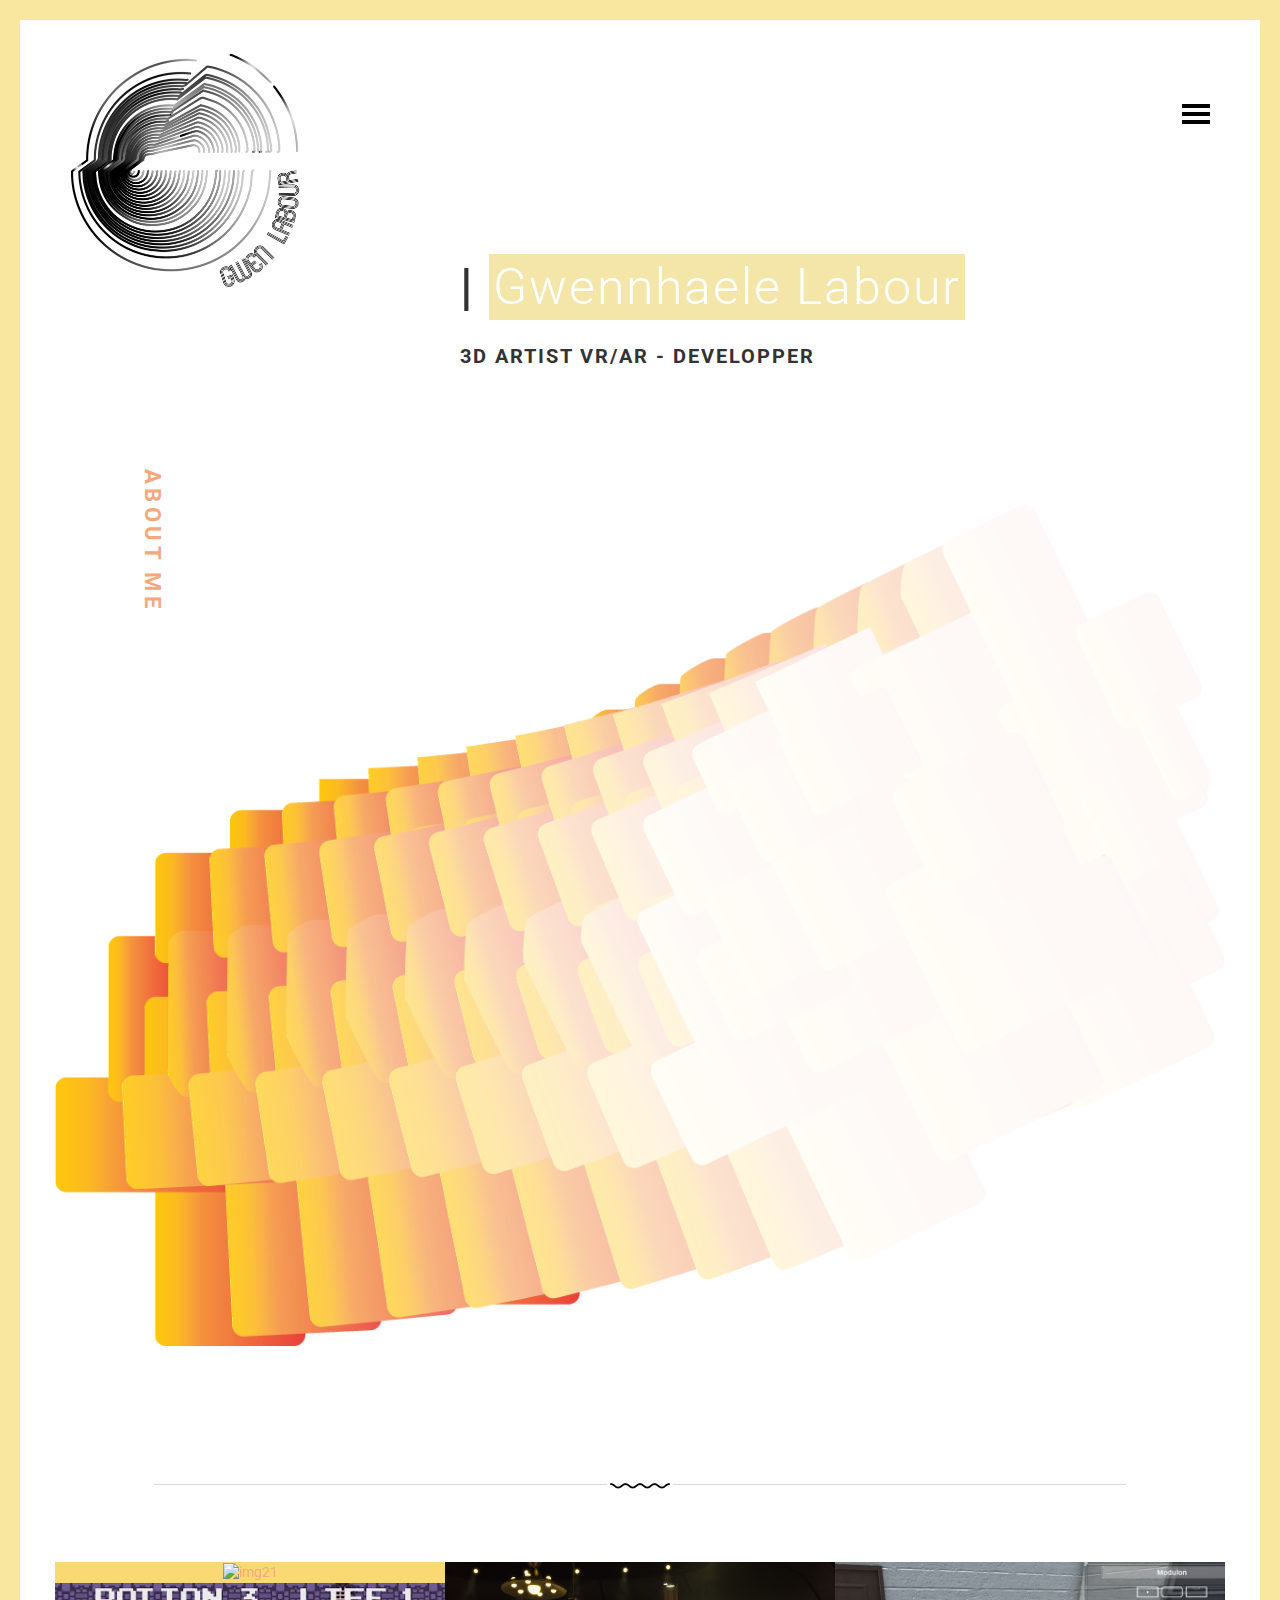
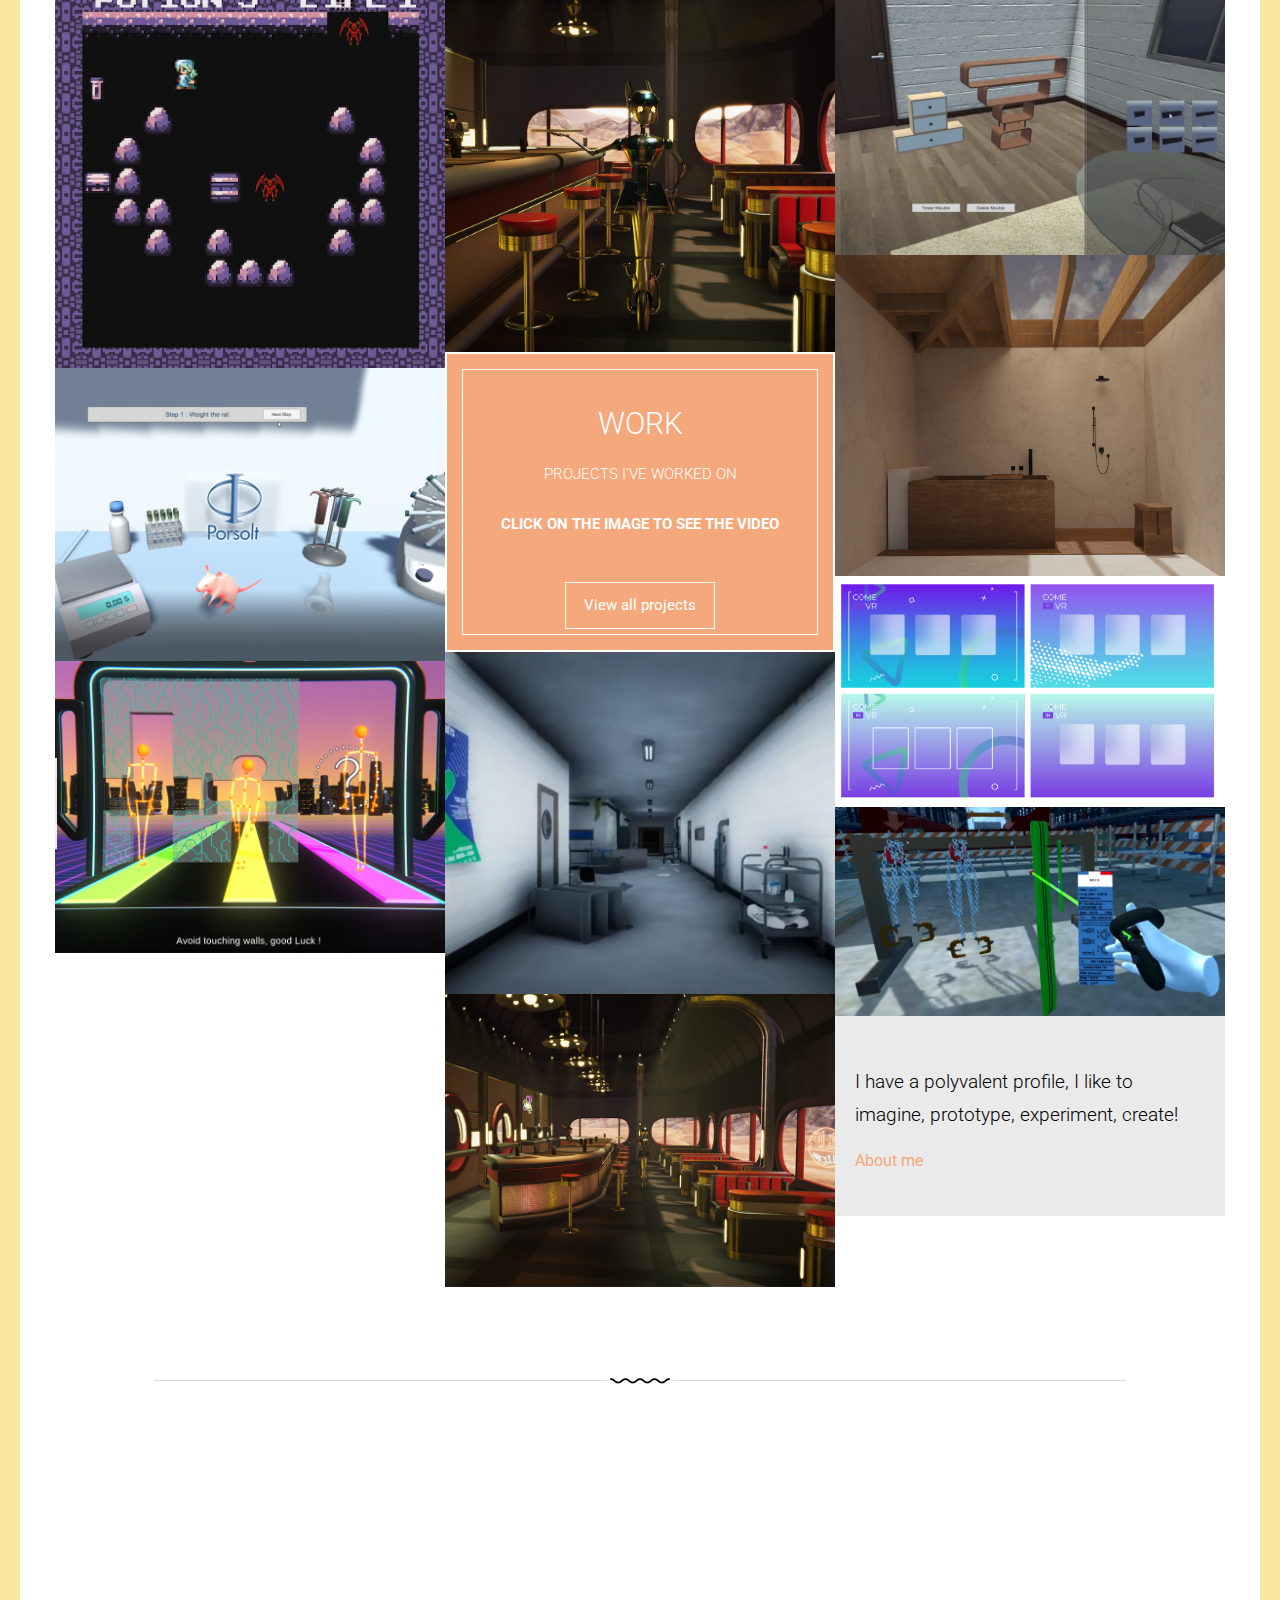
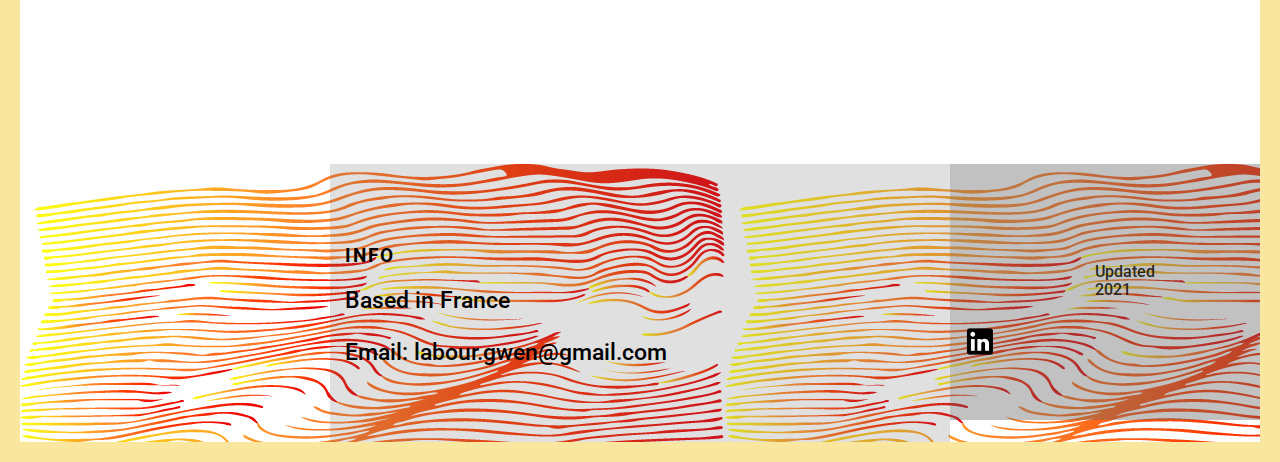
==== commit cd882de0: "onglet contact texte" ====
--- a/index.html
+++ b/index.html
@@ -183,19 +183,41 @@
 						</figcaption>	
                        </a>		
 					</figure>
-                 <!-- /Add picture
                   <figure class="effect-julia">
-                       <a href="https://www.youtube.com/watch?v=v6Ii8Z1fbGI&feature=youtu.be">
-						<img src="images/Inedit.PNG" alt="img21"/>
-						<figcaption>
-							<div>
-								<p>Inedit Project</p>
-								<p>Unity C# - 3Ds Max - Substance</p>
-							</div>
-						</figcaption>	
-                       </a>		
-					</figure>
-                 -->
+                       <a href="images/render1.jpg">
+						<img src="images/render1.jpg" alt="img21"/>
+						<figcaption>
+							<div>
+								<p>Bathroom</p>
+								<p>3Ds Max - Substance - VRAY</p>
+							</div>
+						</figcaption>	
+                       </a>		
+					</figure>
+                   <figure class="effect-julia">
+                       <a href="images/testInterf.PNG">
+						<img src="images/testInterf.PNG" alt="img21"/>
+						<figcaption>
+							<div>
+								<p>Interface d'acceuil test</p>
+								<p>Illustrator</p>
+							</div>
+						</figcaption>	
+                       </a>		
+					</figure>
+                  <figure class="effect-julia">
+                       <a href="https://www.youtube.com/watch?v=9-XkgDLvxw8&t=2s&ab_channel=COMEINVR">
+						<img src="images/xp2-4.PNG" alt="img21"/>
+						<figcaption>
+							<div>
+								<p>Formation VR - Elingage</p>
+								<p>3Ds Max - Substance - Unity C#</p>
+							</div>
+						</figcaption>	
+                       </a>		
+					</figure>
+                
+                 
                     <div class="block1">
                     <div class="text">I have a polyvalent profile, I like to imagine, prototype, experiment, create! 
                     </div>
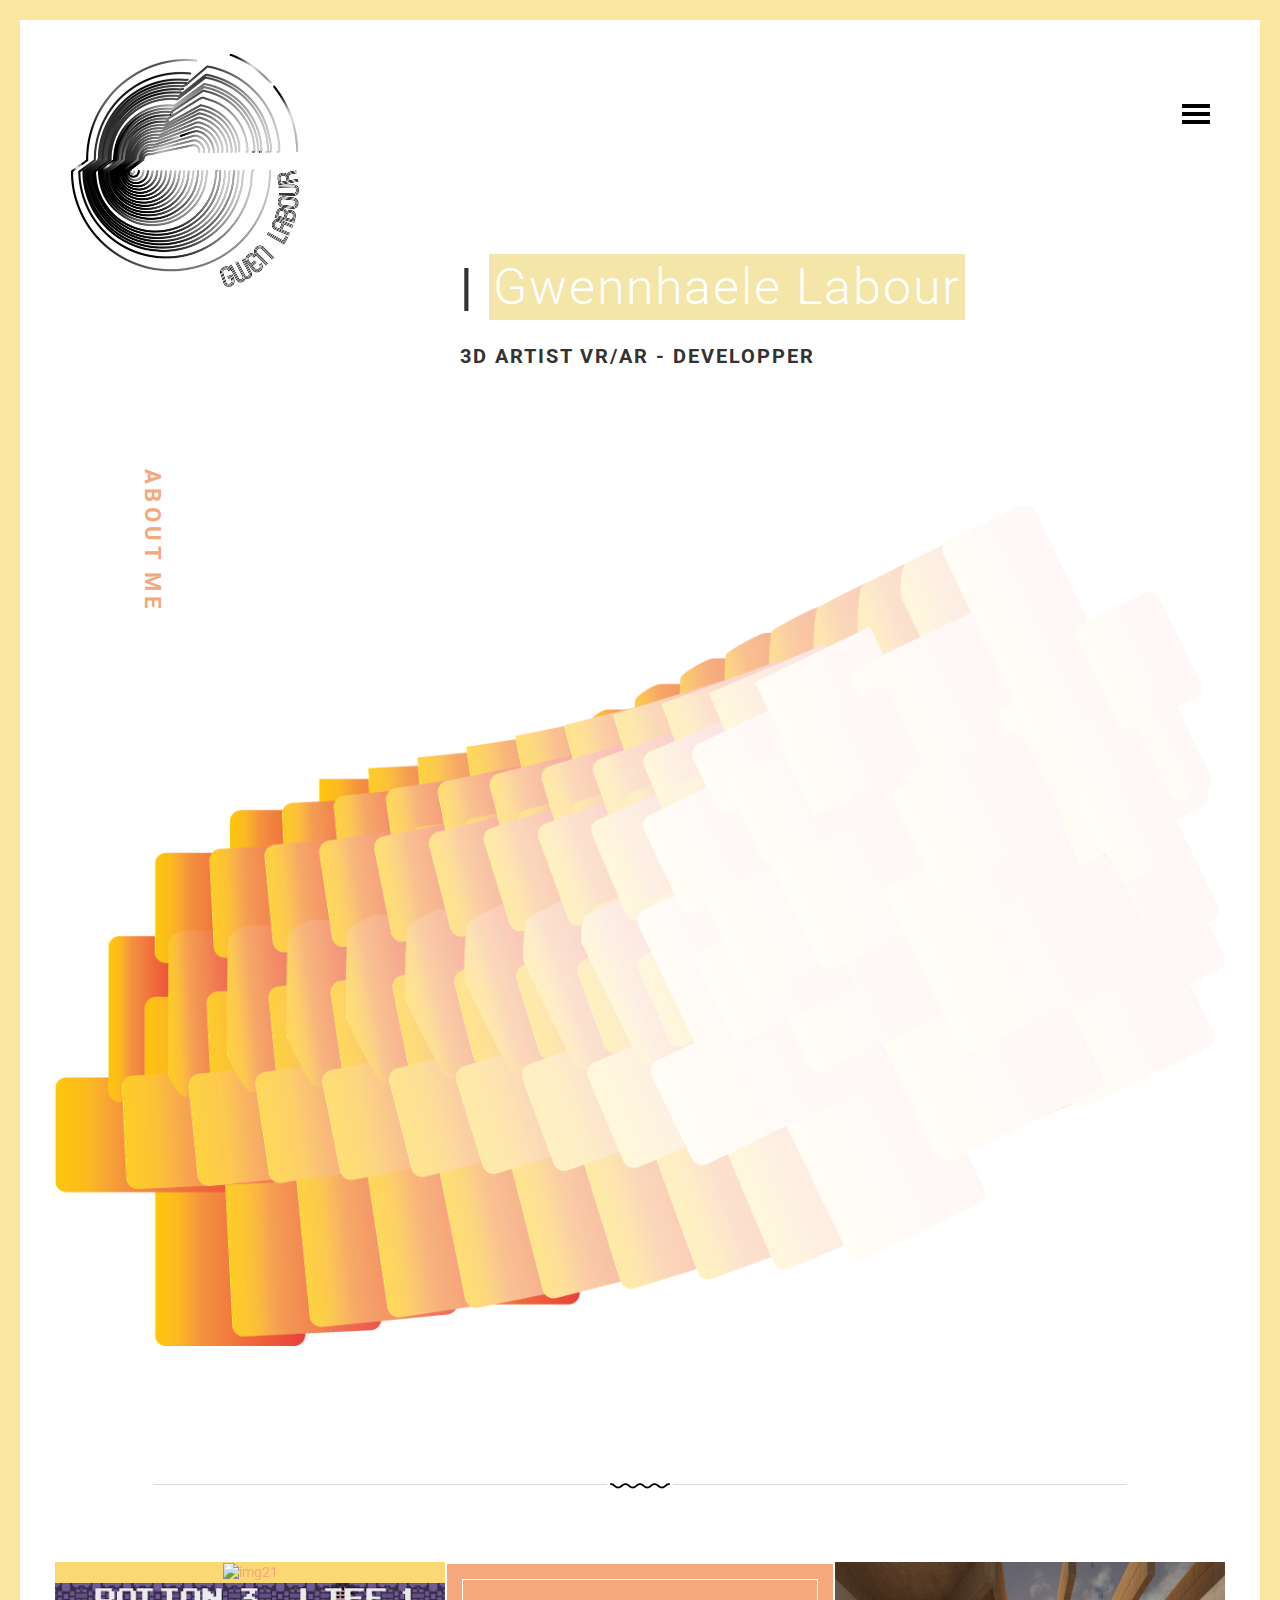
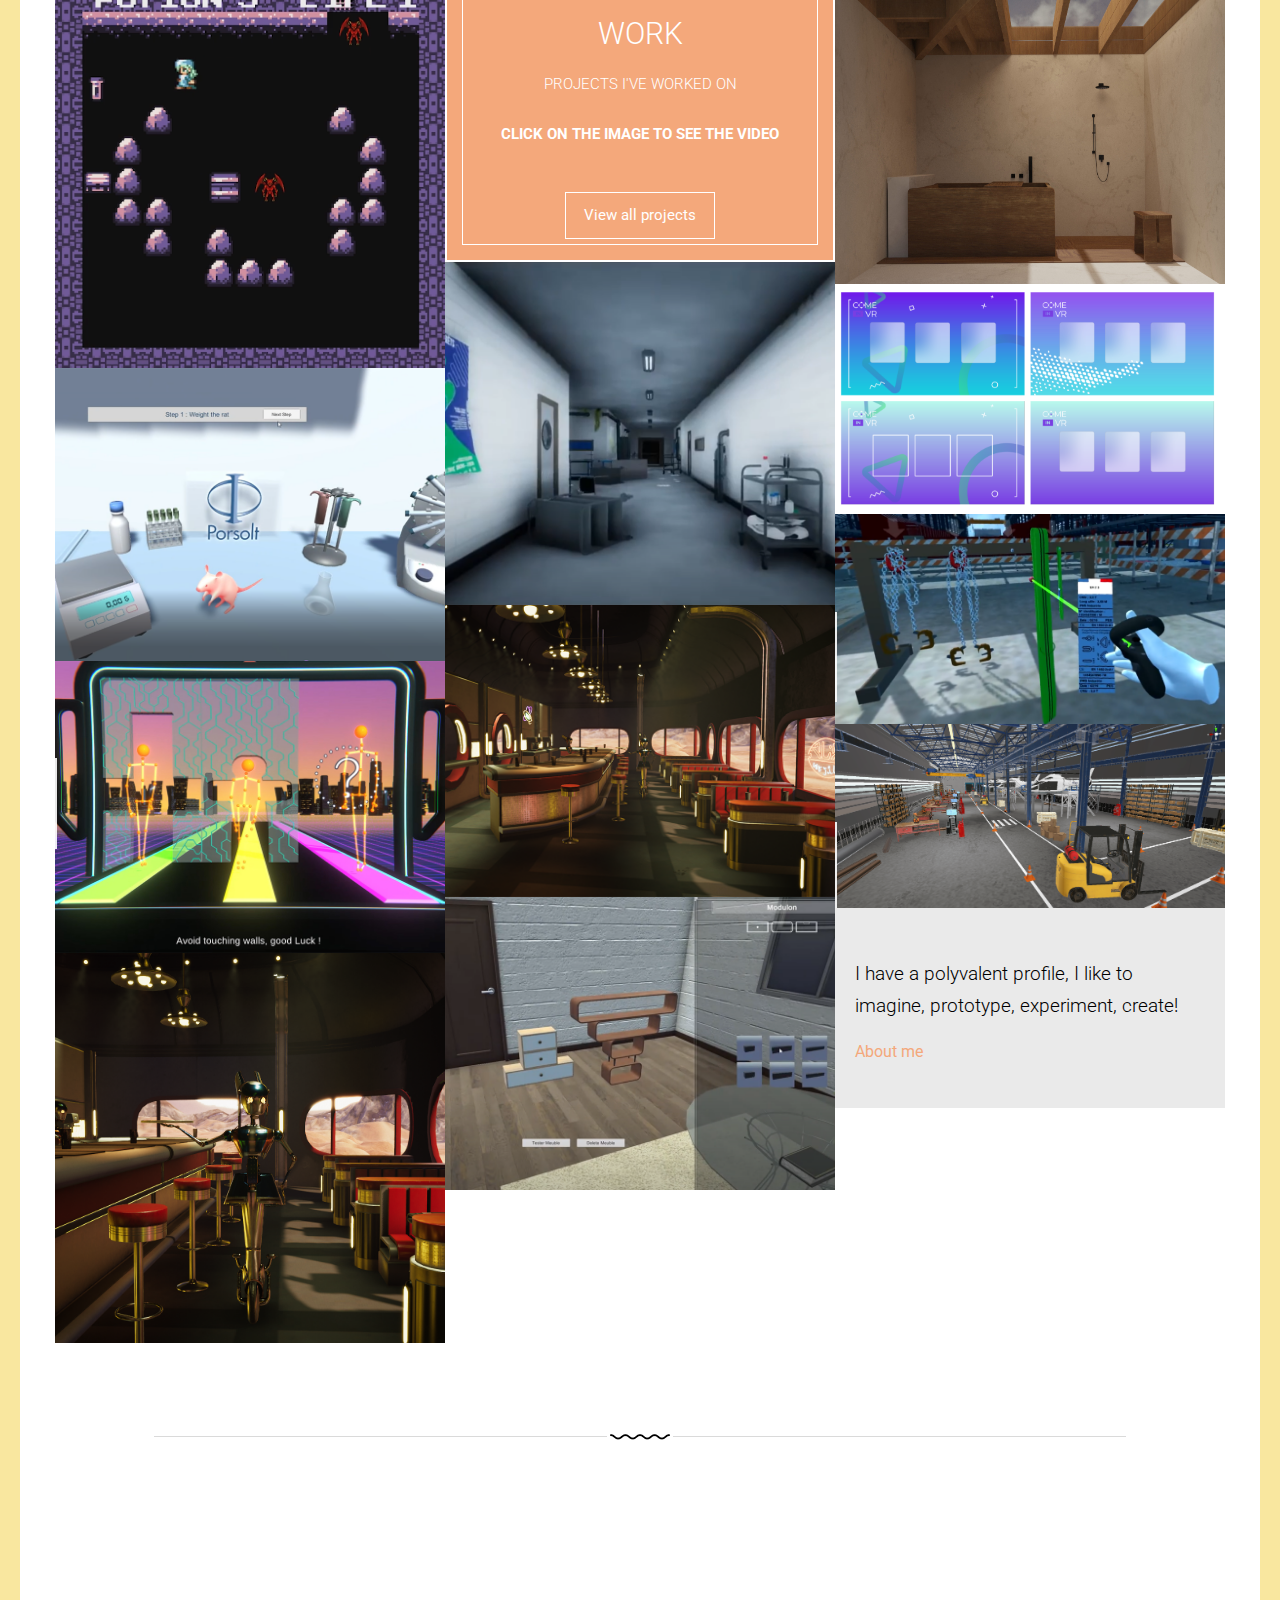
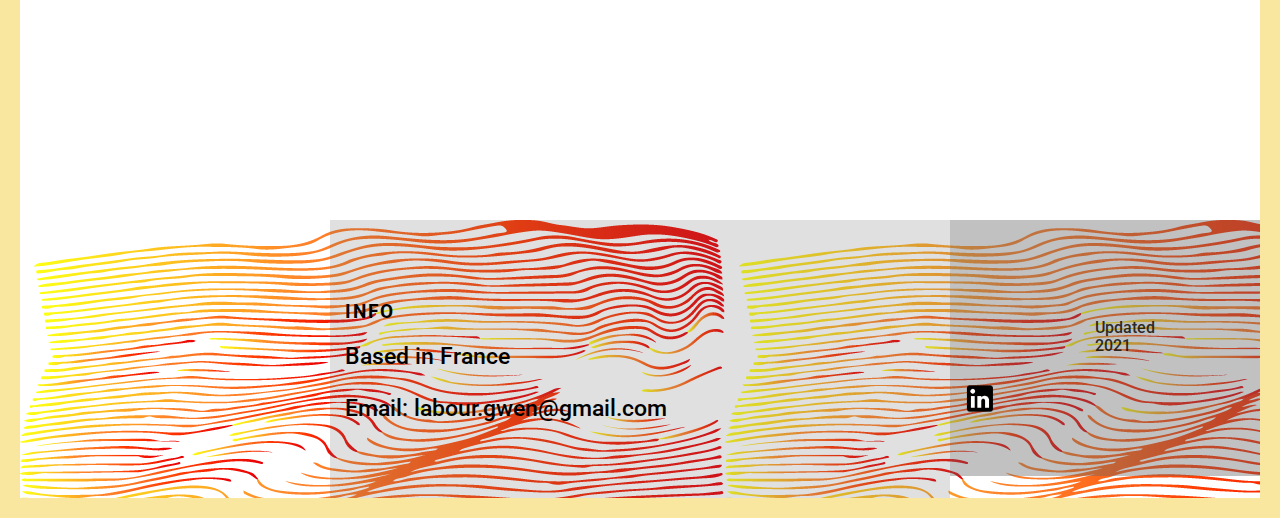
==== commit 666d7ae2: "mis a jour projet description et images projet" ====
--- a/index.html
+++ b/index.html
@@ -199,7 +199,7 @@
 						<img src="images/testInterf.PNG" alt="img21"/>
 						<figcaption>
 							<div>
-								<p>Interface d'acceuil test</p>
+								<p>Home Interface</p>
 								<p>Illustrator</p>
 							</div>
 						</figcaption>	
@@ -210,8 +210,19 @@
 						<img src="images/xp2-4.PNG" alt="img21"/>
 						<figcaption>
 							<div>
-								<p>Formation VR - Elingage</p>
-								<p>3Ds Max - Substance - Unity C#</p>
+								<p>VR Formation - Slinging</p>
+								<p>3Ds Max - Substance - Illustrator - Unity C#</p>
+							</div>
+						</figcaption>	
+                       </a>		
+					</figure>
+                     <figure class="effect-julia">
+                       <a href="images/1.PNG">
+						<img src="images/1.PNG" alt="img21"/>
+						<figcaption>
+							<div>
+								<p>VR Formation - Overhead crane</p>
+								<p>3Ds Max - Substance - Illustrator - Unity C#</p>
 							</div>
 						</figcaption>	
                        </a>		
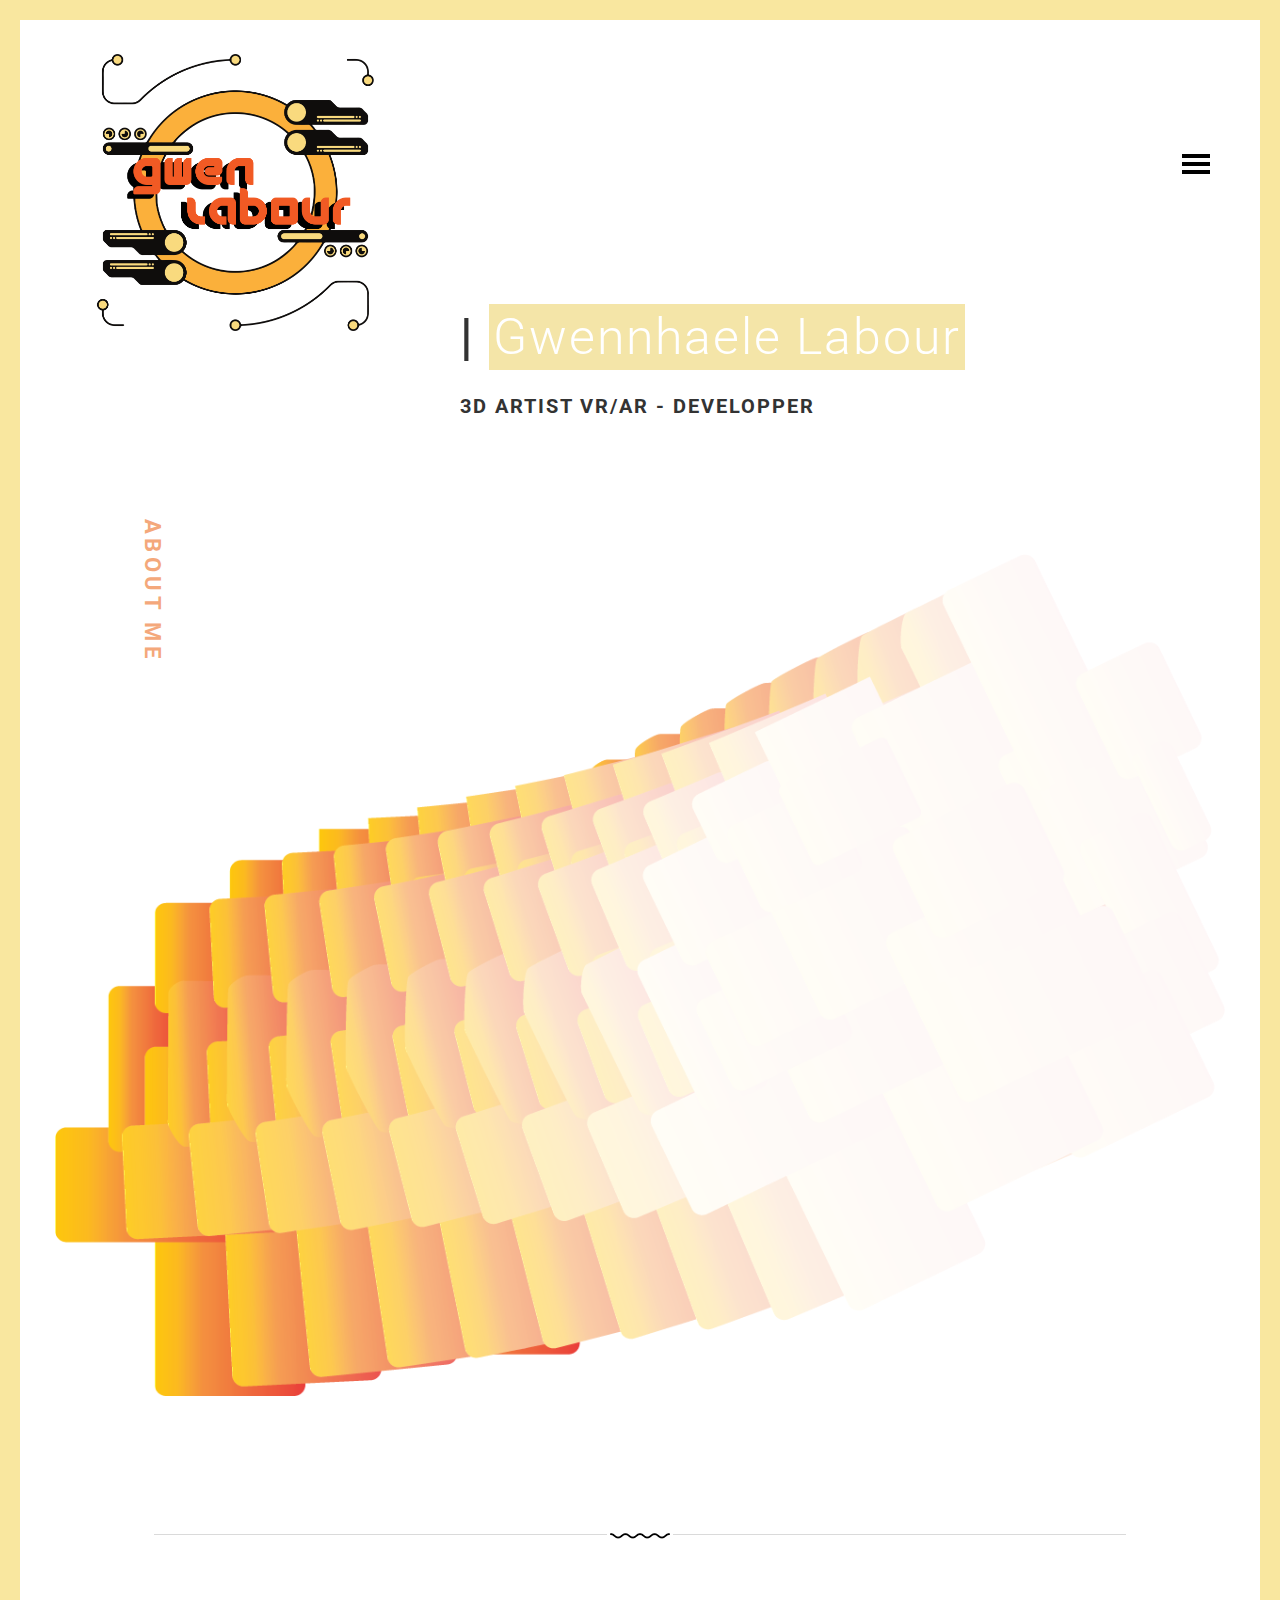
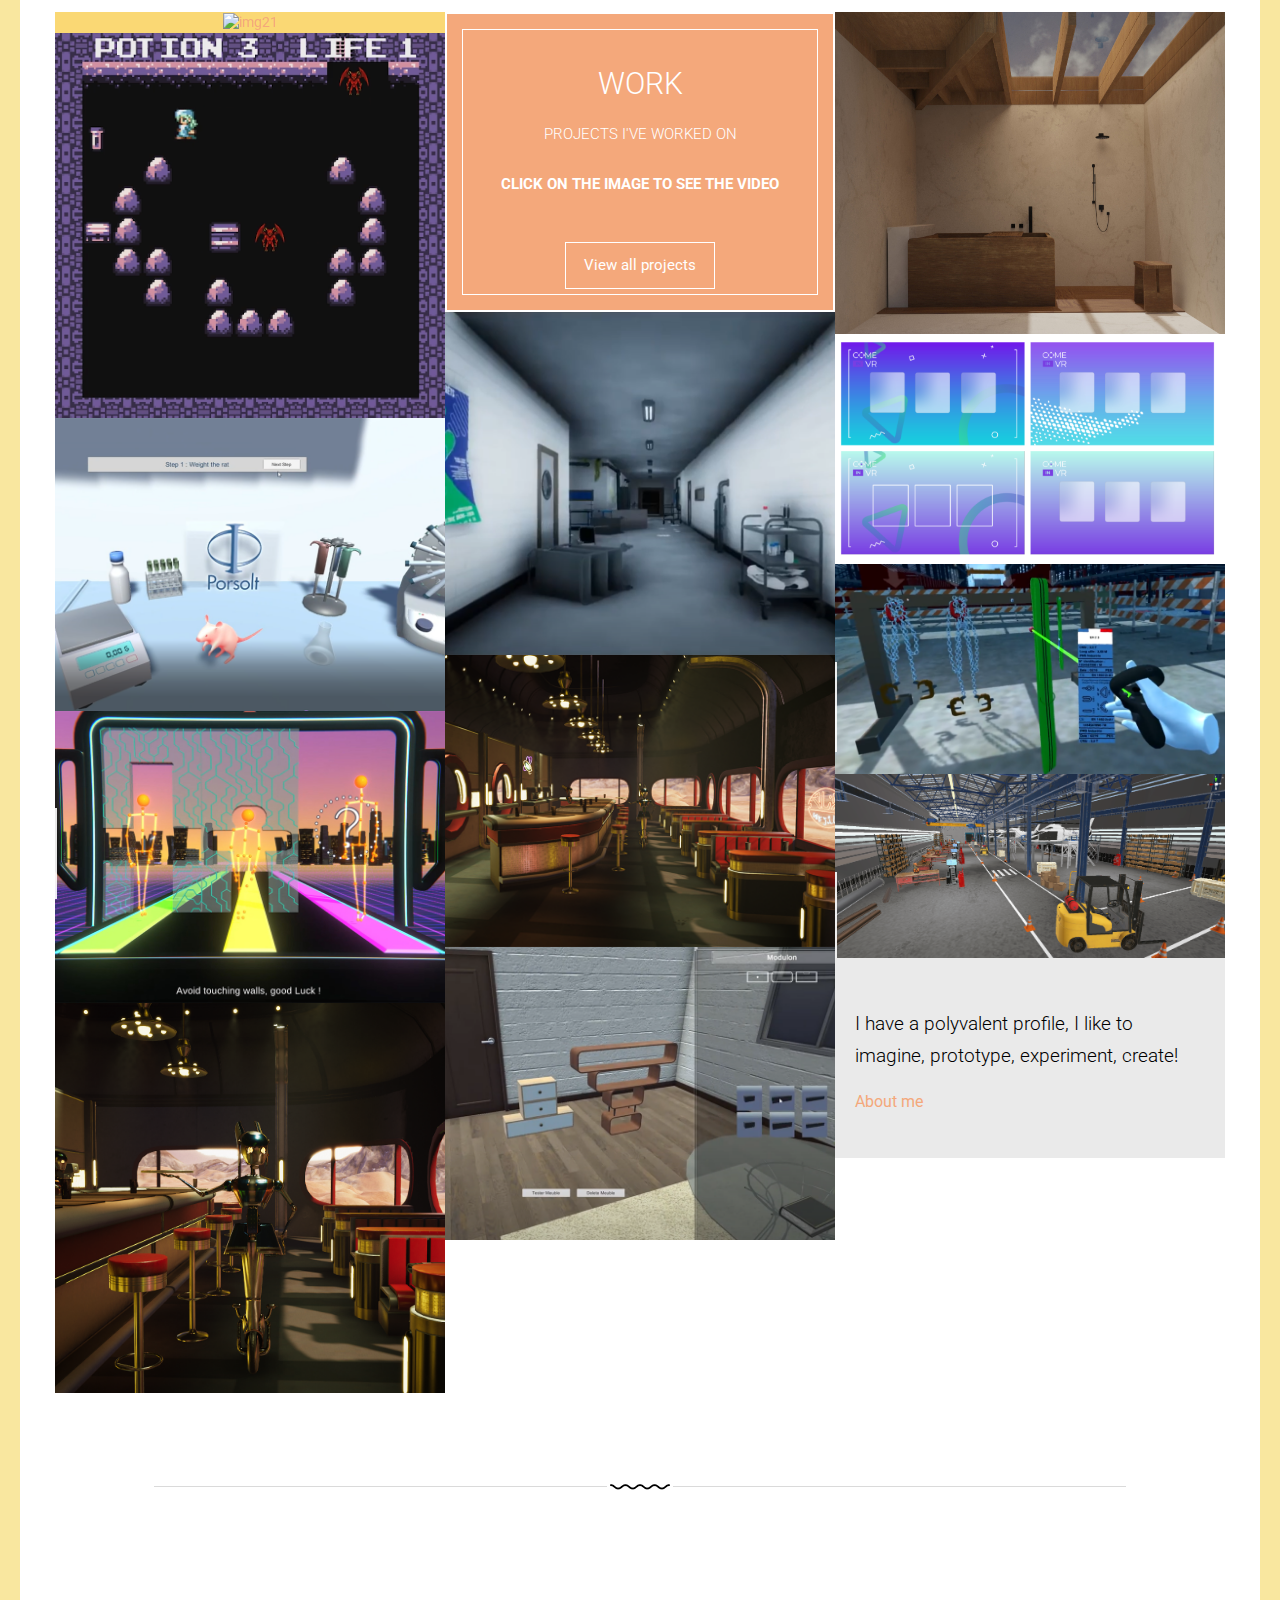
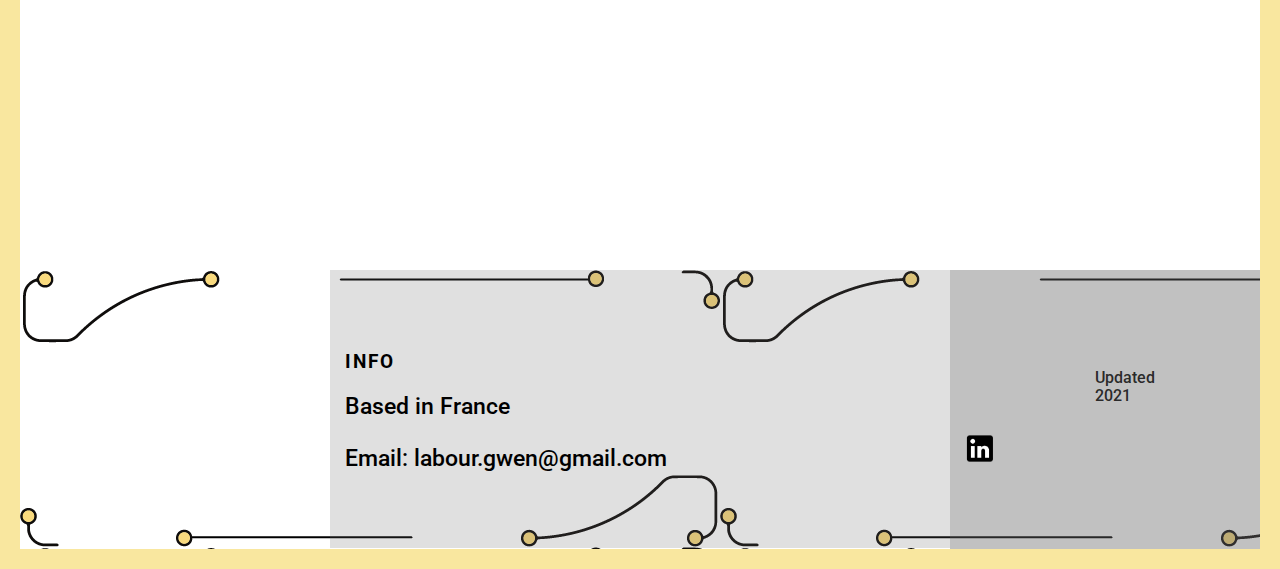
==== commit 02e831f0: "nouvo logo et photo moi et changement banner" ====
--- a/index.html
+++ b/index.html
@@ -24,7 +24,7 @@
                 <div class="container">
                     <div class="navbar-header pull-left">
                         <a href="" class="navbar-brand">
-                            <span class="brand-logo"><img src="images/logo.png" alt="" width="25%"/></span>
+                            <span class="brand-logo"><img src="images/logo.png" alt="" width="28%"/></span>
                         </a>
                     </div>
                     <div class="main-nav pull-right">
--- a/css/style.css
+++ b/css/style.css
@@ -1358,7 +1358,7 @@
 
 footer {
 	background-color: #fff;
-	background-image:url(../images/mag2.png);
+	background-image:url(../images/banner2.png);
 	background-position: left top;
 	background-repeat: repeat;
 }
@@ -1378,7 +1378,7 @@
 	background-color: rgba(100, 100, 100, 0.4);
 	padding-top: 54px;
 	padding-bottom: 54px;
-	height: 256px;
+	height: 279px;
 }
 
 .section-bg-color1 h3 {
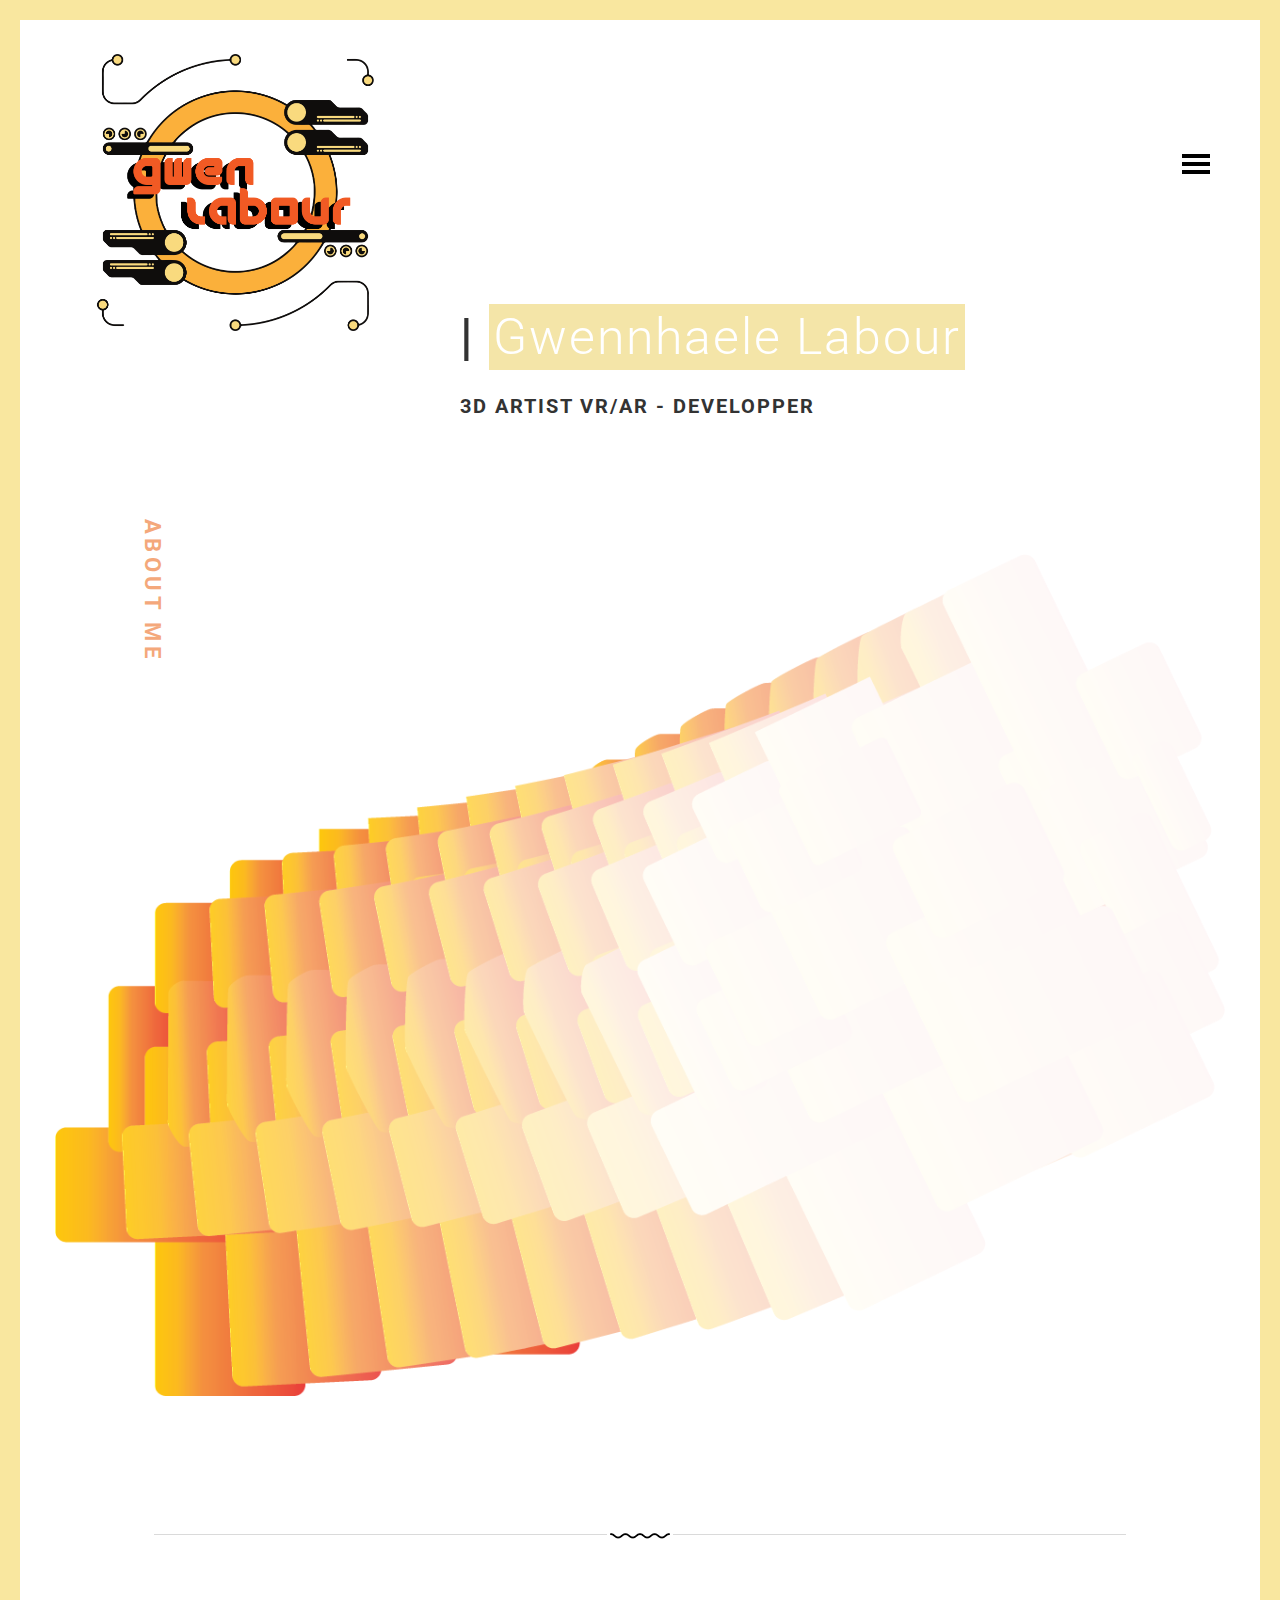
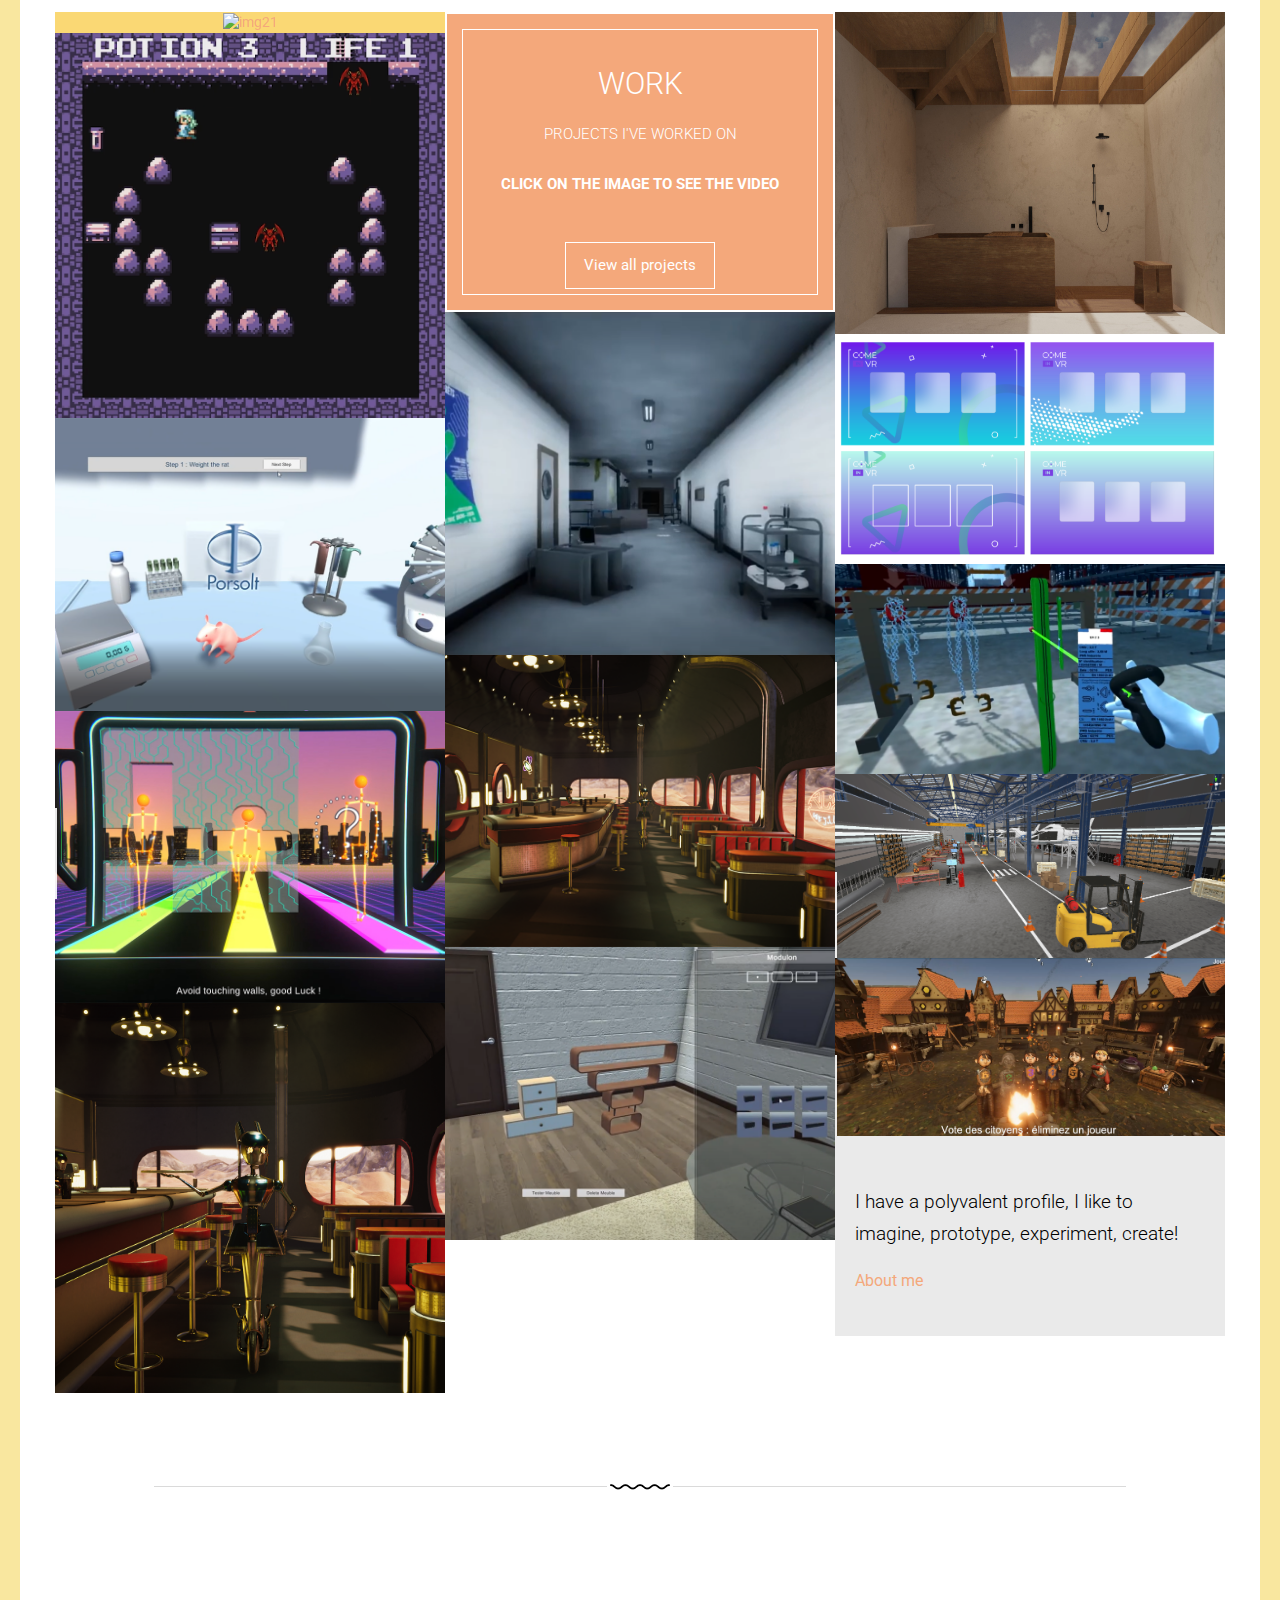
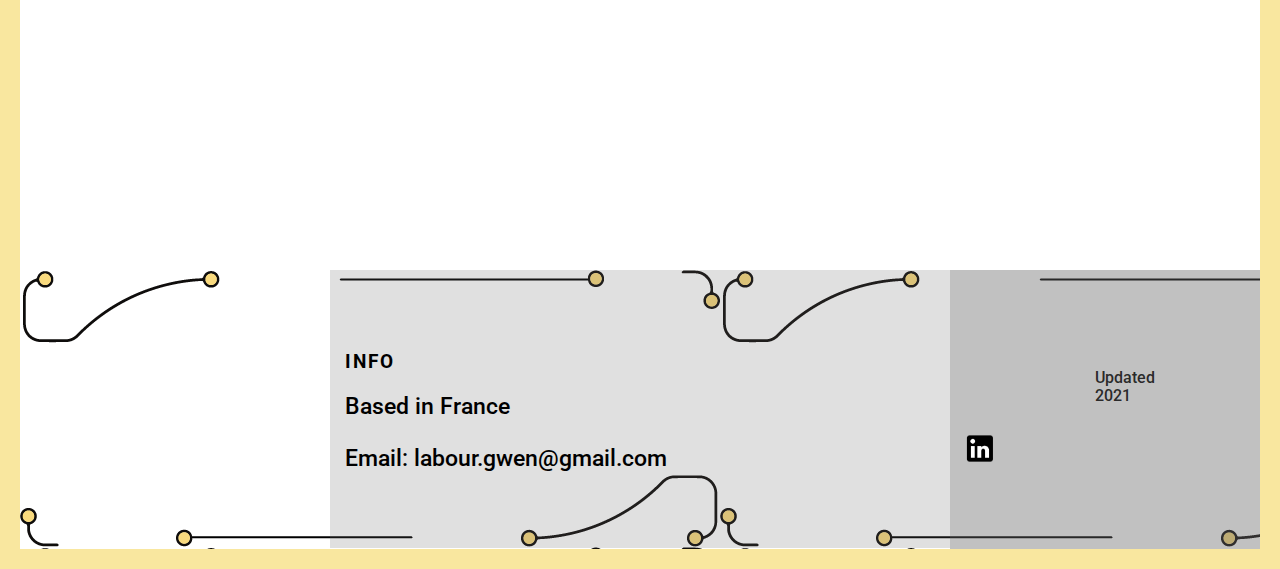
==== commit 9a54045f: "rajout du loup garou projet description et project photo" ====
--- a/index.html
+++ b/index.html
@@ -211,7 +211,7 @@
 						<figcaption>
 							<div>
 								<p>VR Formation - Slinging</p>
-								<p>3Ds Max - Substance - Illustrator - Unity C#</p>
+								<p>3Ds Max - Substance - Illustrator - Unity C# - VR Oculus Quest</p>
 							</div>
 						</figcaption>	
                        </a>		
@@ -222,12 +222,22 @@
 						<figcaption>
 							<div>
 								<p>VR Formation - Overhead crane</p>
-								<p>3Ds Max - Substance - Illustrator - Unity C#</p>
-							</div>
-						</figcaption>	
-                       </a>		
-					</figure>
-                
+								<p>3Ds Max - Substance - Illustrator - Unity C# - VR Oculus Quest</p>
+							</div>
+						</figcaption>	
+                       </a>		
+					</figure>
+                    <figure class="effect-julia">
+                       <a href="images/8.PNG">
+						<img src="images/8.PNG" alt="img21"/>
+						<figcaption>
+							<div>
+								<p>The werewolf of Griffelieux</p>
+								<p>3Ds Max - Substance - Unity C# - Kinect</p>
+							</div>
+						</figcaption>	
+                       </a>		
+					</figure>
                  
                     <div class="block1">
                     <div class="text">I have a polyvalent profile, I like to imagine, prototype, experiment, create! 
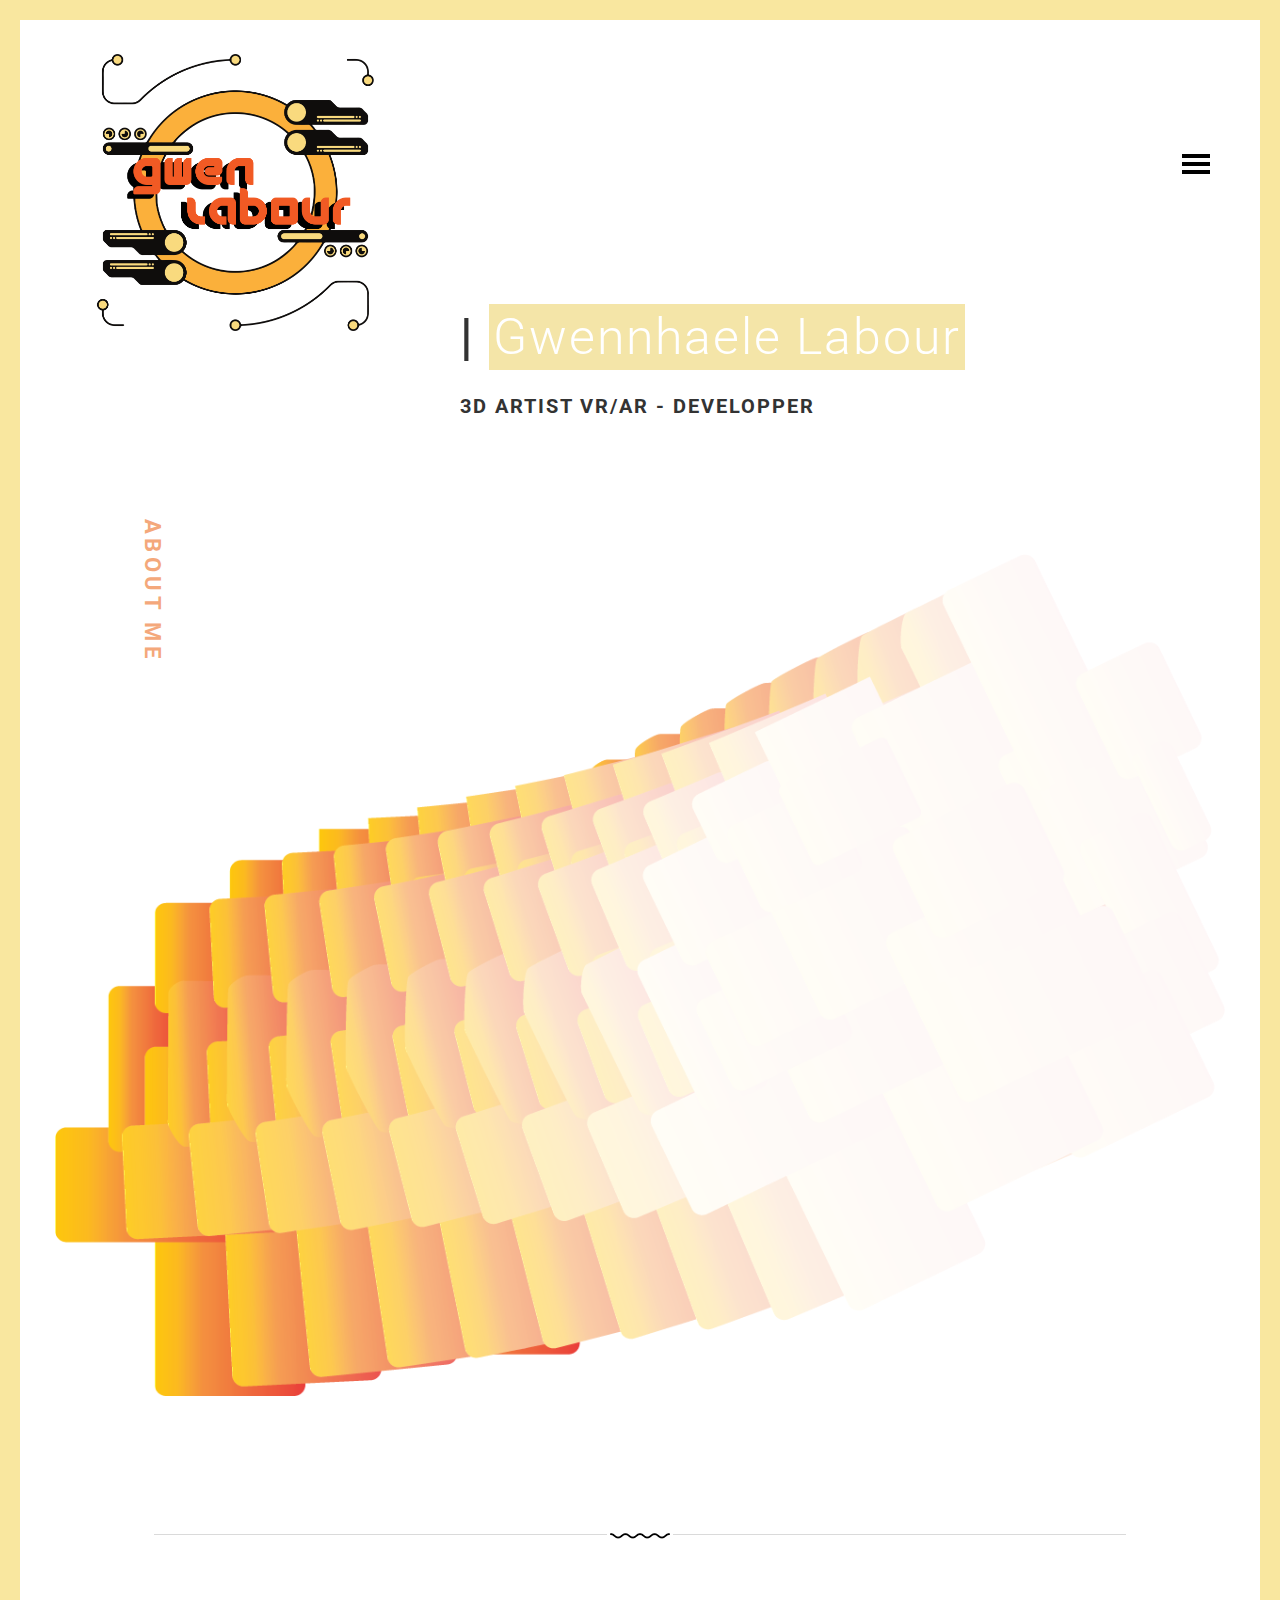
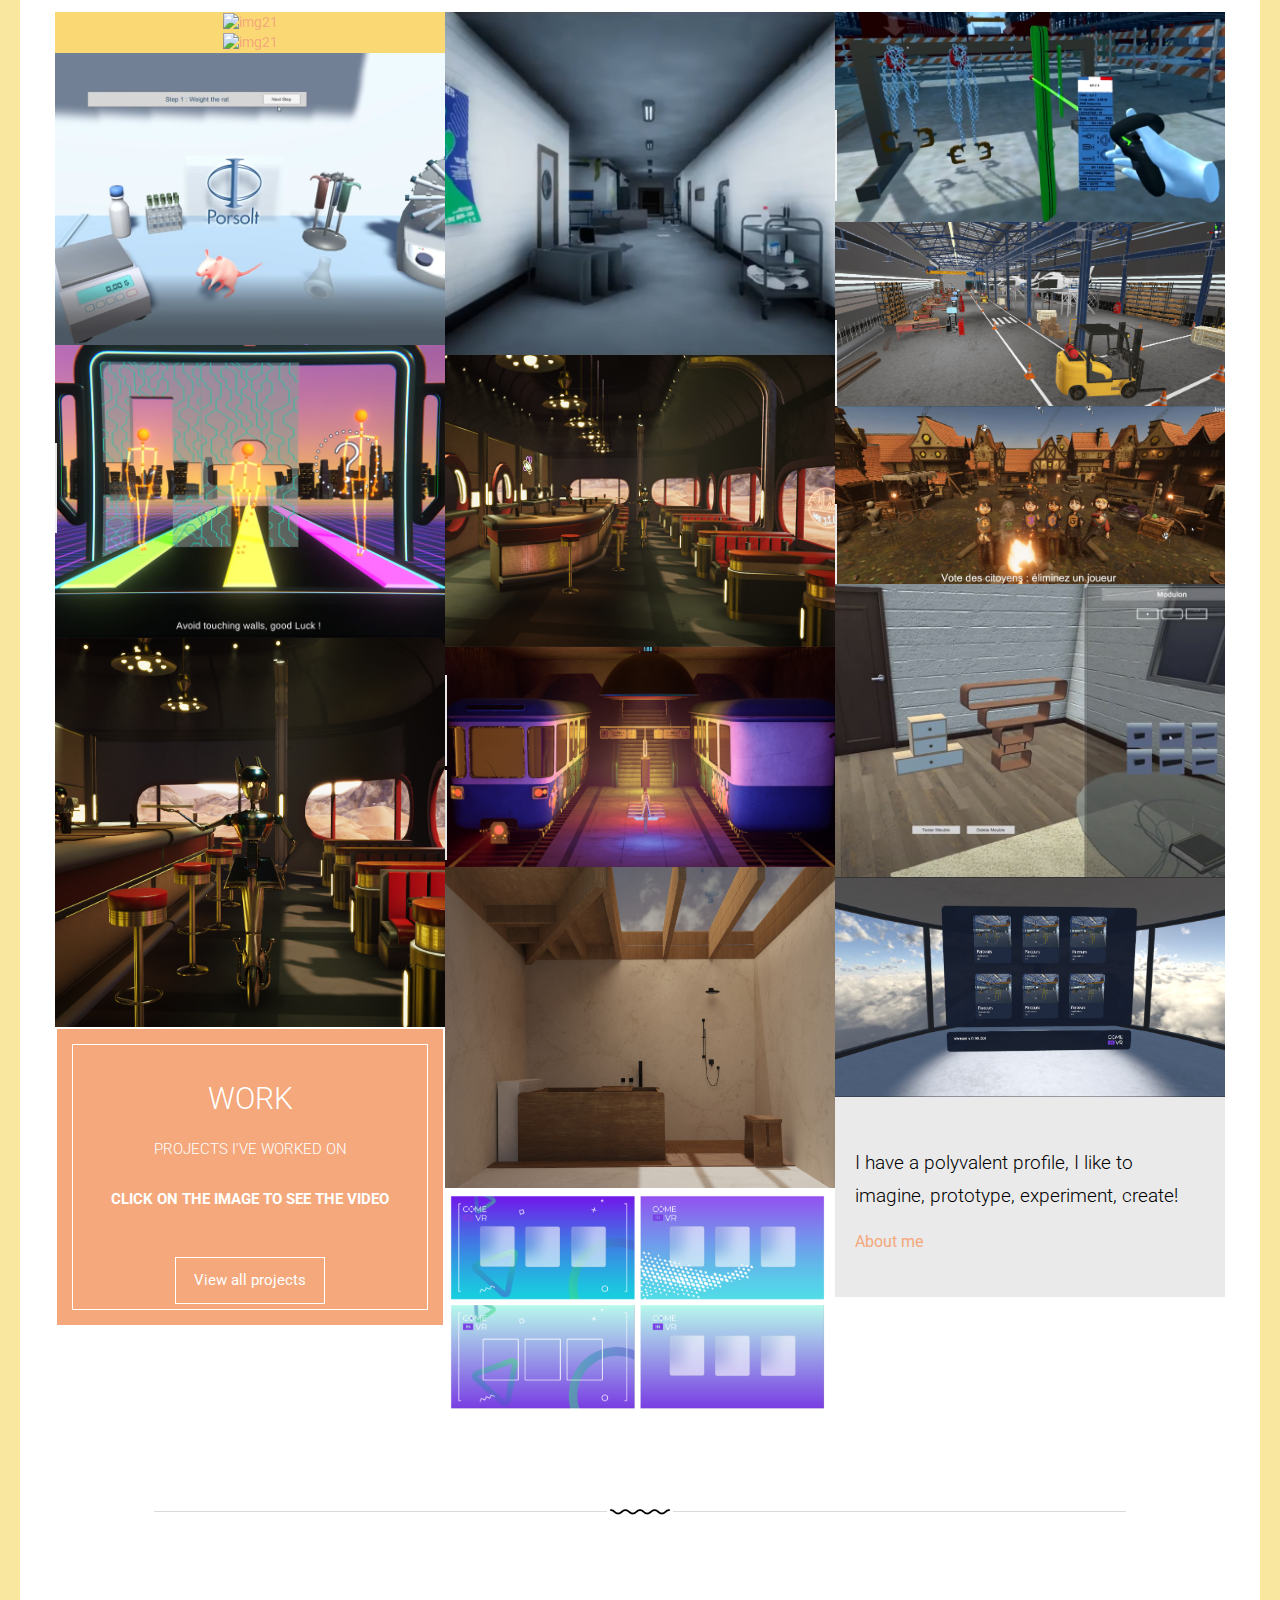
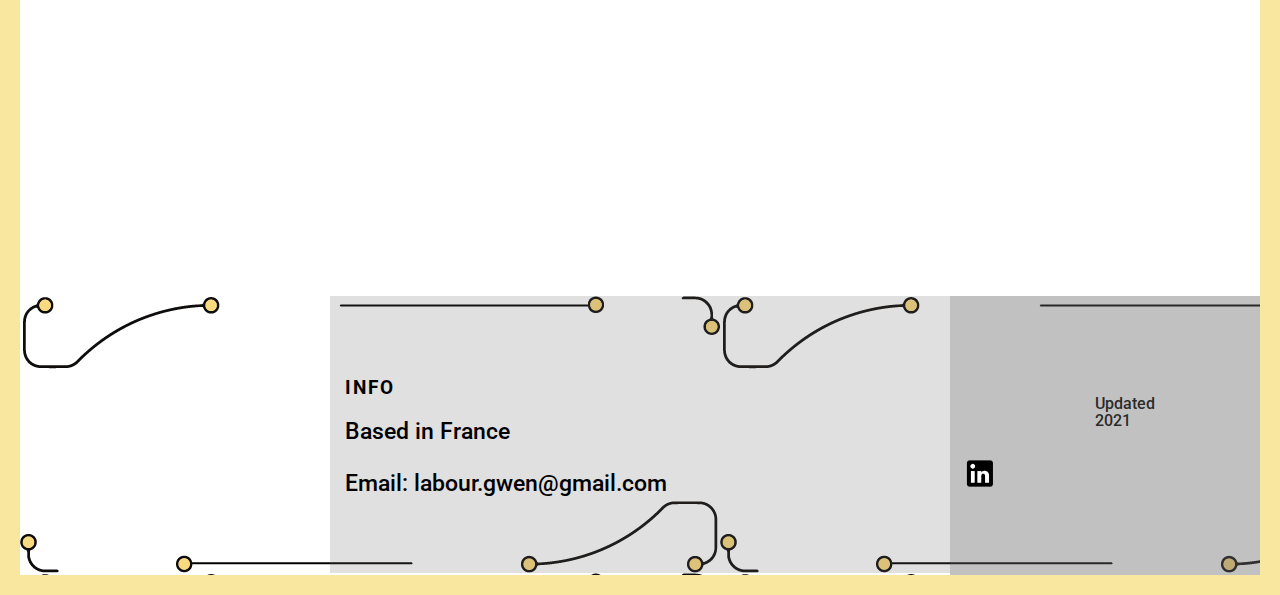
==== commit c441bafe: "ajout projet subway et autres modif" ====
--- a/index.html
+++ b/index.html
@@ -100,12 +100,12 @@
                        </a>		
 					</figure>
                     <figure class="effect-julia">
-                       <a href="https://youtu.be/BtWrBxlrXz8">
-						<img src="images/jeuC++.PNG" alt="img21"/>
-						<figcaption>
-							<div>
-								<p>Lolo's Quest</p>
-								<p>C++ - SFML</p>
+                       <a href="images/SceneInedit1.png">
+						<img src="images/SceneInedit1.png" alt="img21"/>
+						<figcaption>
+							<div>
+								<p>INEDIT</p>
+								<p>Unity C# - 3Ds Max - Substance</p>
 							</div>
 						</figcaption>	
                        </a>		
@@ -172,17 +172,17 @@
 						</figcaption>	
                        </a>		
 					</figure>
-                    <figure class="effect-julia">
-                       <a href="https://www.youtube.com/watch?v=v6Ii8Z1fbGI&feature=youtu.be">
-						<img src="images/Inedit.PNG" alt="img21"/>
-						<figcaption>
-							<div>
-								<p>Inedit</p>
-								<p>Unity C# - 3Ds Max - Substance</p>
-							</div>
-						</figcaption>	
-                       </a>		
-					</figure>
+                        <figure class="effect-julia">
+                       <a href="images/Subway4.png">
+						<img src="images/Subway4.png" alt="img21"/>
+						<figcaption>
+							<div>
+								<p>The Westfriedhof underground station</p>
+								<p>3Ds Max - Substance - Unreal Engine</p>
+							</div>
+						</figcaption>	
+                       </a>		
+					</figure>    
                   <figure class="effect-julia">
                        <a href="images/render1.jpg">
 						<img src="images/render1.jpg" alt="img21"/>
@@ -234,6 +234,28 @@
 							<div>
 								<p>The werewolf of Griffelieux</p>
 								<p>3Ds Max - Substance - Unity C# - Kinect</p>
+							</div>
+						</figcaption>	
+                       </a>		
+					</figure>
+                        <figure class="effect-julia">
+                       <a href="https://www.youtube.com/watch?v=v6Ii8Z1fbGI&feature=youtu.be">
+						<img src="images/Inedit.PNG" alt="img21"/>
+						<figcaption>
+							<div>
+								<p>Inedit</p>
+								<p>Unity C# - 3Ds Max - Substance</p>
+							</div>
+						</figcaption>	
+                       </a>		
+					</figure>
+                         <figure class="effect-julia">
+                       <a href="images/scene11.PNG">
+						<img src="images/scene11.PNG" alt="img21"/>
+						<figcaption>
+							<div>
+								<p>Home Interface VR test</p>
+								<p>Illustrator - Unity</p>
 							</div>
 						</figcaption>	
                        </a>		
@@ -271,7 +293,7 @@
                         <div class="col-lg-2 col-md-4 col-sm-5 col-xs-6">
                         <img src="images/logo2.png" alt="" width="70%" class="client-logos"/></div> 
                         <div class="col-lg-2 col-md-4 col-sm-5 col-xs-6">
-                        <img src="images/logo4.png" alt=""  class="client-logos"/> </div>
+                        <img src="images/logo8.png" alt="" width="70%" class="client-logos"/> </div>
                         <div class="col-lg-2 col-md-4 col-sm-5 col-xs-6">
                         <img src="images/logo5.png" alt=""  class="client-logos"/></div>
                         <div class="col-lg-2 col-md-4 col-sm-5 col-xs-6">
@@ -279,7 +301,7 @@
                         <div class="col-lg-2 col-md-4 col-sm-5 col-xs-6">
                         <img src="images/logo7.png" alt="" class="client-logos"/></div> 
                         <div class="col-lg-2 col-md-4 col-sm-5 col-xs-6">
-                        <img src="images/logo8.png" alt="" class="client-logos"/></div> 
+                        <img src="images/logo4.png" alt="" class="client-logos"/></div> 
 					</div>
 				</div>
 			</div>
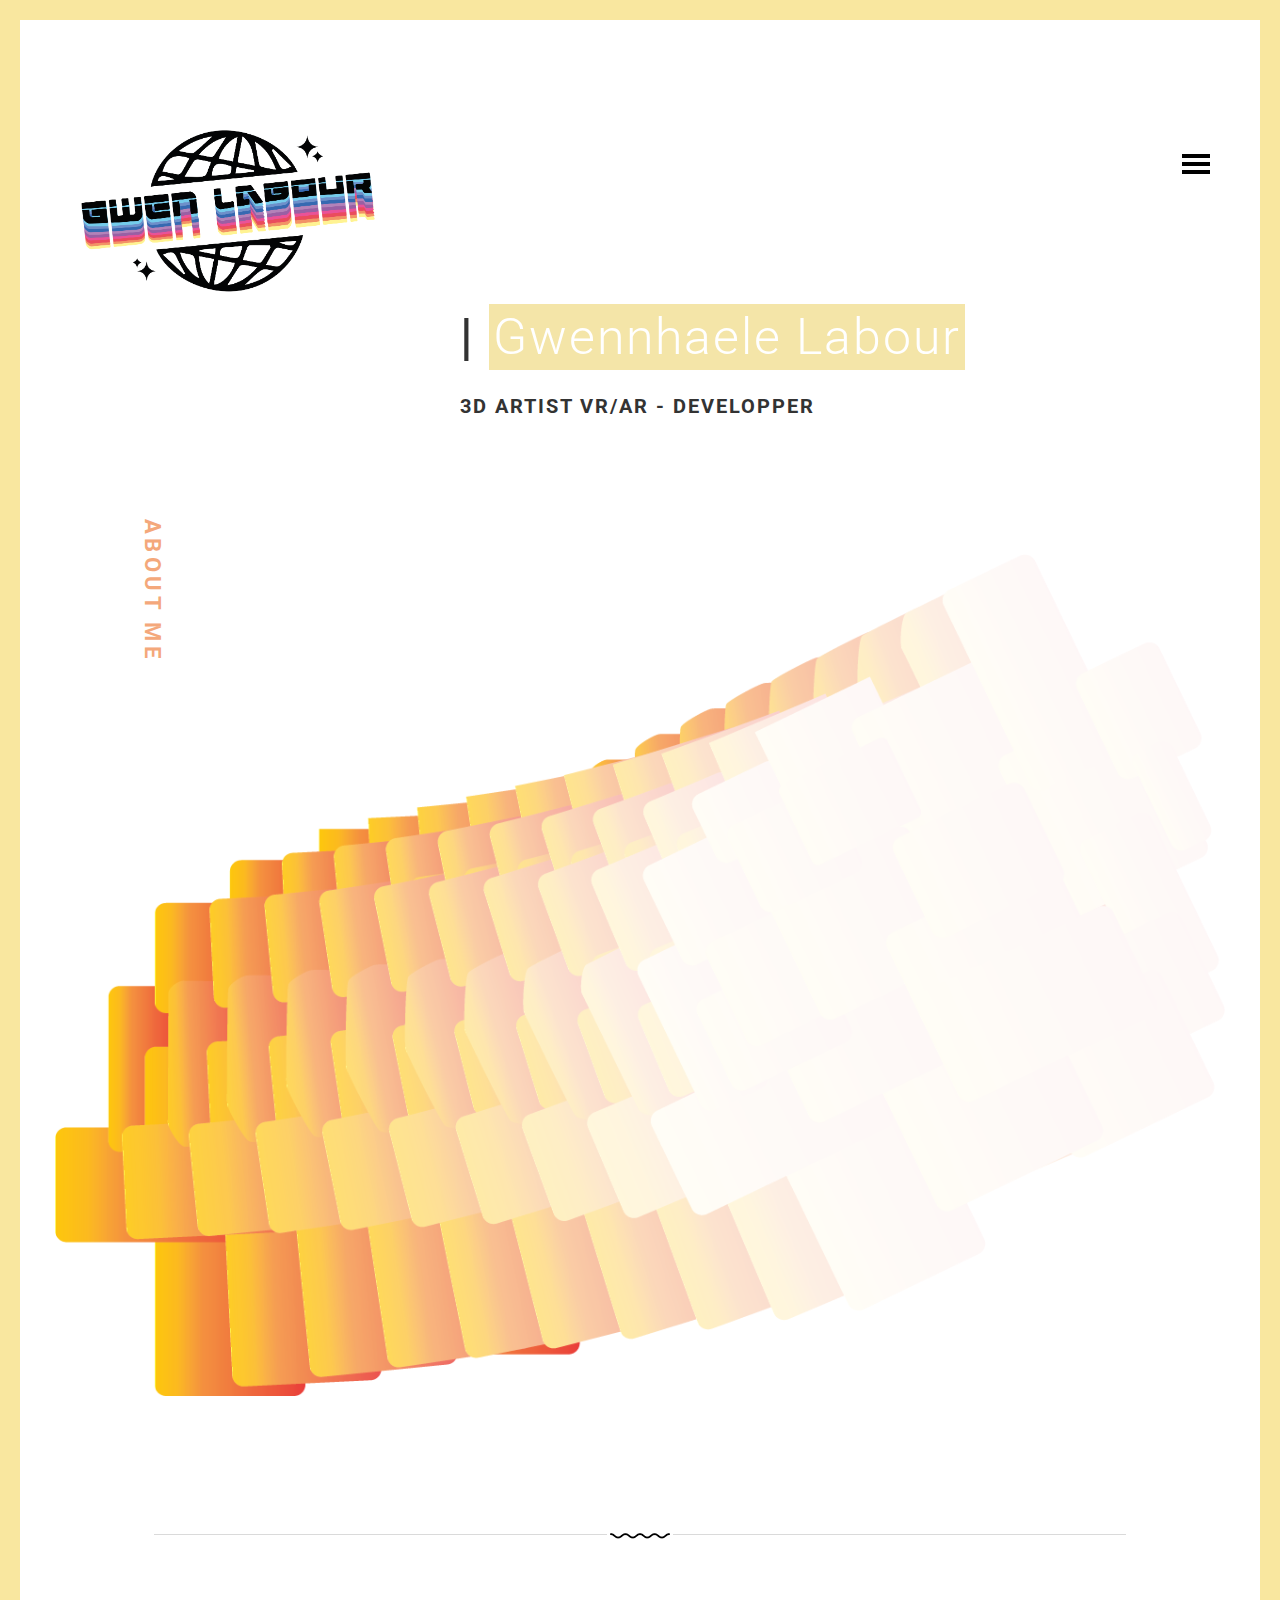
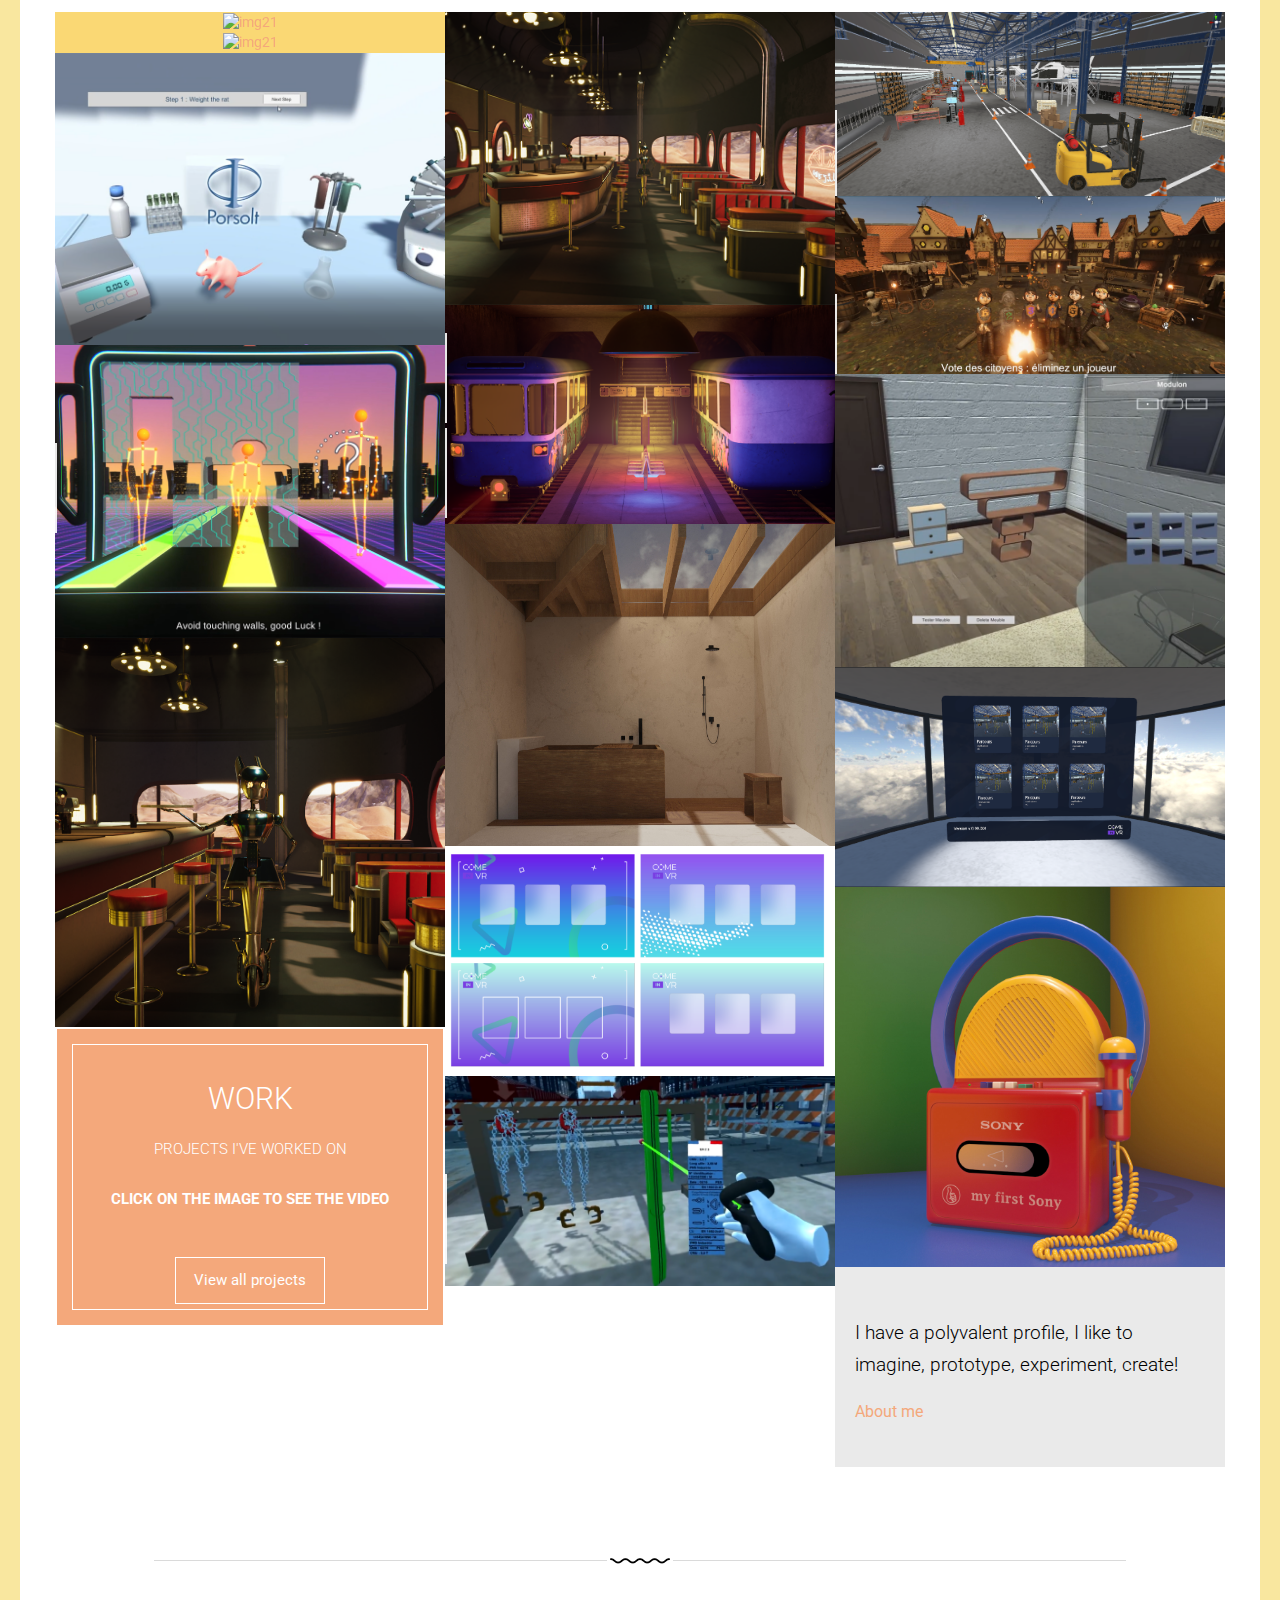
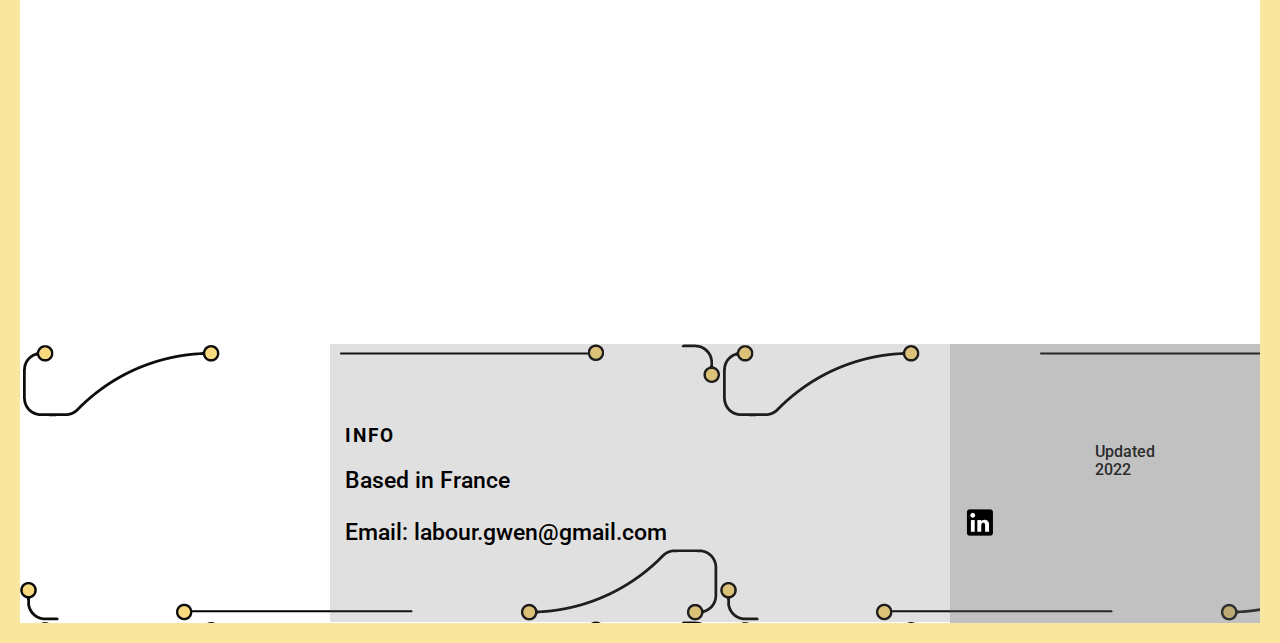
==== commit f9b3f2b7: "logo + recorder - uptated 2022" ====
--- a/index.html
+++ b/index.html
@@ -151,17 +151,6 @@
                     <a href="projects.html" class="btn ghost-btn">View all projects</a>
                     </div>
                     <figure class="effect-julia">
-                       <a href="https://www.youtube.com/watch?v=JZyCgC-izxs&feature=emb_logo&ab_channel=ARKNET">
-						<img src="images/rvTeam1.png" alt="img21"/>
-						<figcaption>
-							<div>
-								<p>Antidote</p>
-								<p>Unity C# - 3Ds Max - Substance</p>
-							</div>
-						</figcaption>	
-                       </a>		
-					</figure>
-                    <figure class="effect-julia">
                        <a href="https://www.youtube.com/watch?v=pRppTrAOfW0&ab_channel=GwenLbr">
 						<img src="images/SceneDroidImage6.PNG" alt="img21"/>
 						<figcaption>
@@ -260,7 +249,18 @@
 						</figcaption>	
                        </a>		
 					</figure>
-                 
+                         <figure class="effect-julia">
+                       <a href="images/rendu_recorder2_ps.jpg">
+						<img src="images/rendu_recorder2_ps.jpg" alt="img21"/>
+						<figcaption>
+							<div>
+								<p>Sony Recorder</p>
+								<p>3Ds Max - Substance - Vray</p>
+							</div>
+						</figcaption>	
+                       </a>		
+					</figure>
+
                     <div class="block1">
                     <div class="text">I have a polyvalent profile, I like to imagine, prototype, experiment, create! 
                     </div>
@@ -327,7 +327,7 @@
           <div class="col-md-3 col-sm-3 section-bg-color1">
             <div class="row">
               <div class="col-sm-9">
-              <h3>Updated 2021</h3>
+              <h3>Updated 2022</h3>
               <p class="pull-right"><a href="https://www.linkedin.com/in/gwennhaele-labour-108802132/"><img src="images/linkedin.png" alt="" width="15%"/></a></p>
               </div><!-- /col-sm-9 -->
             </div><!--/row-->
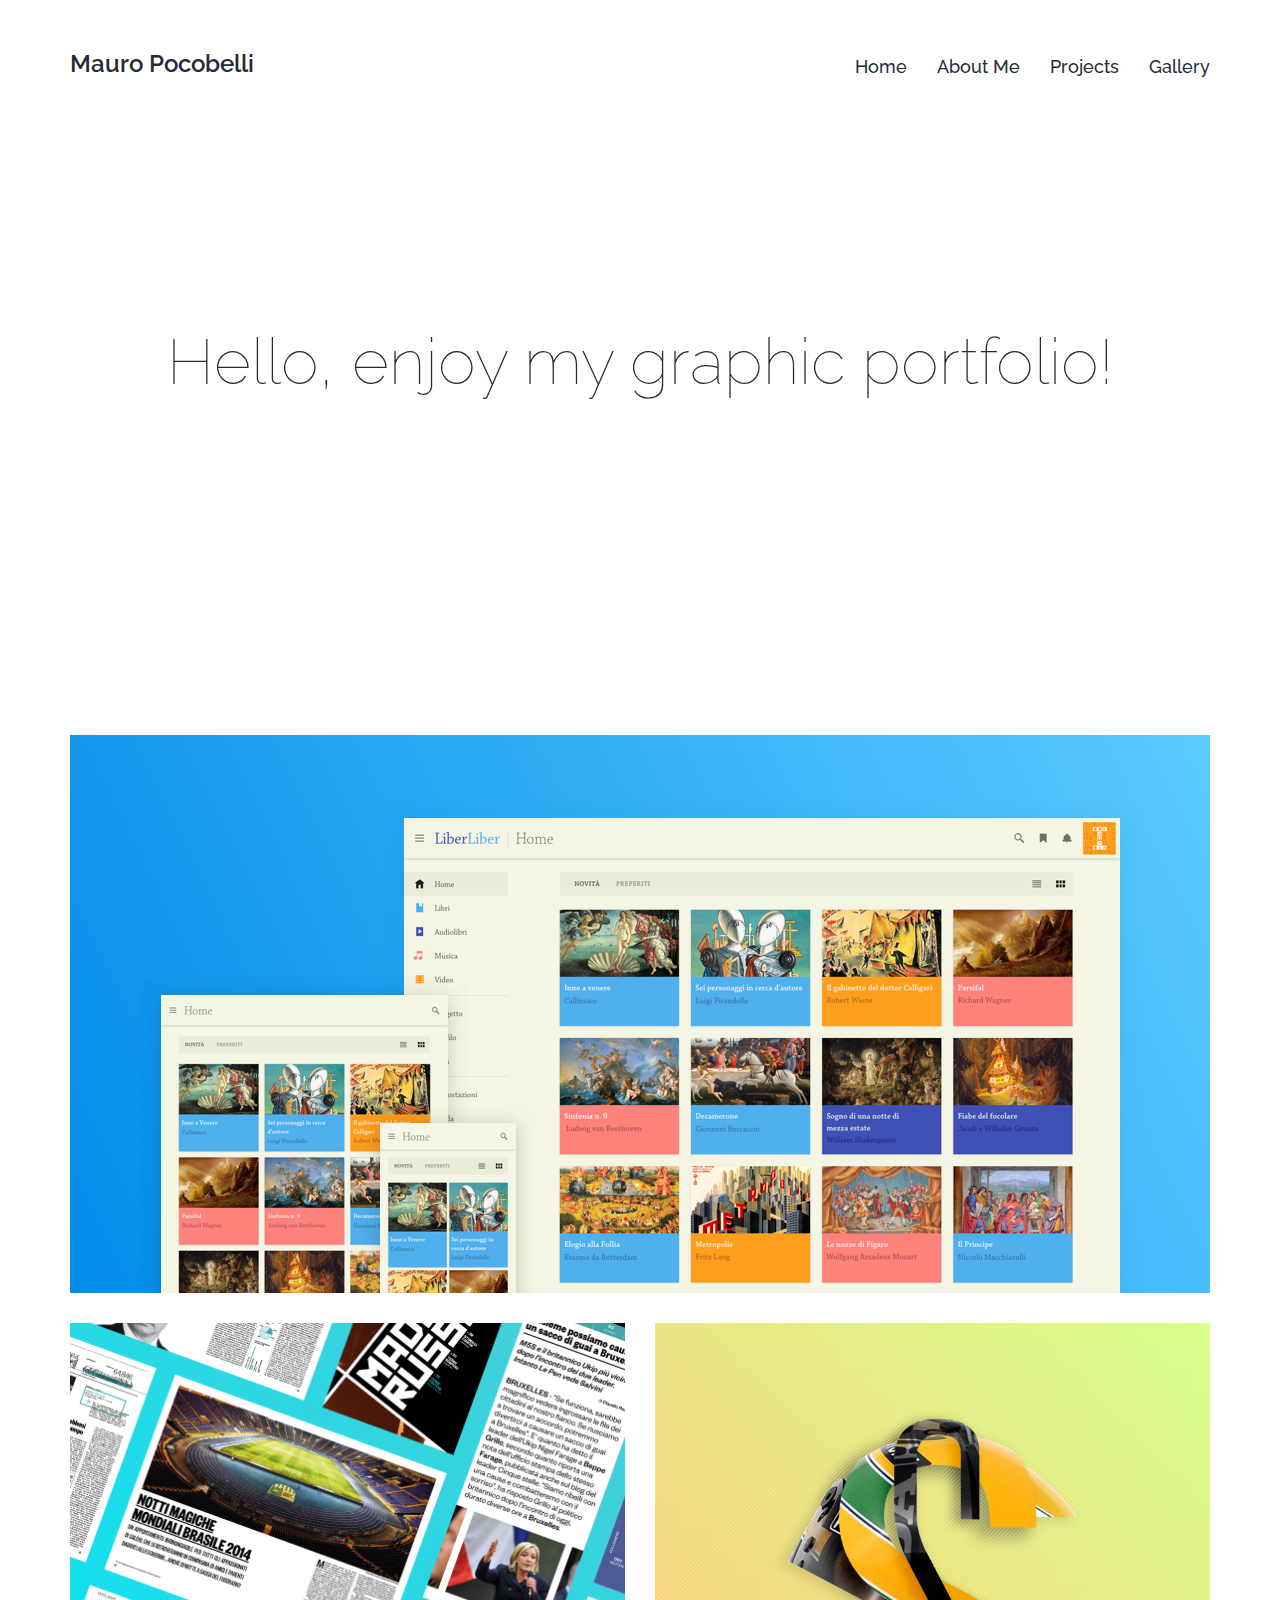
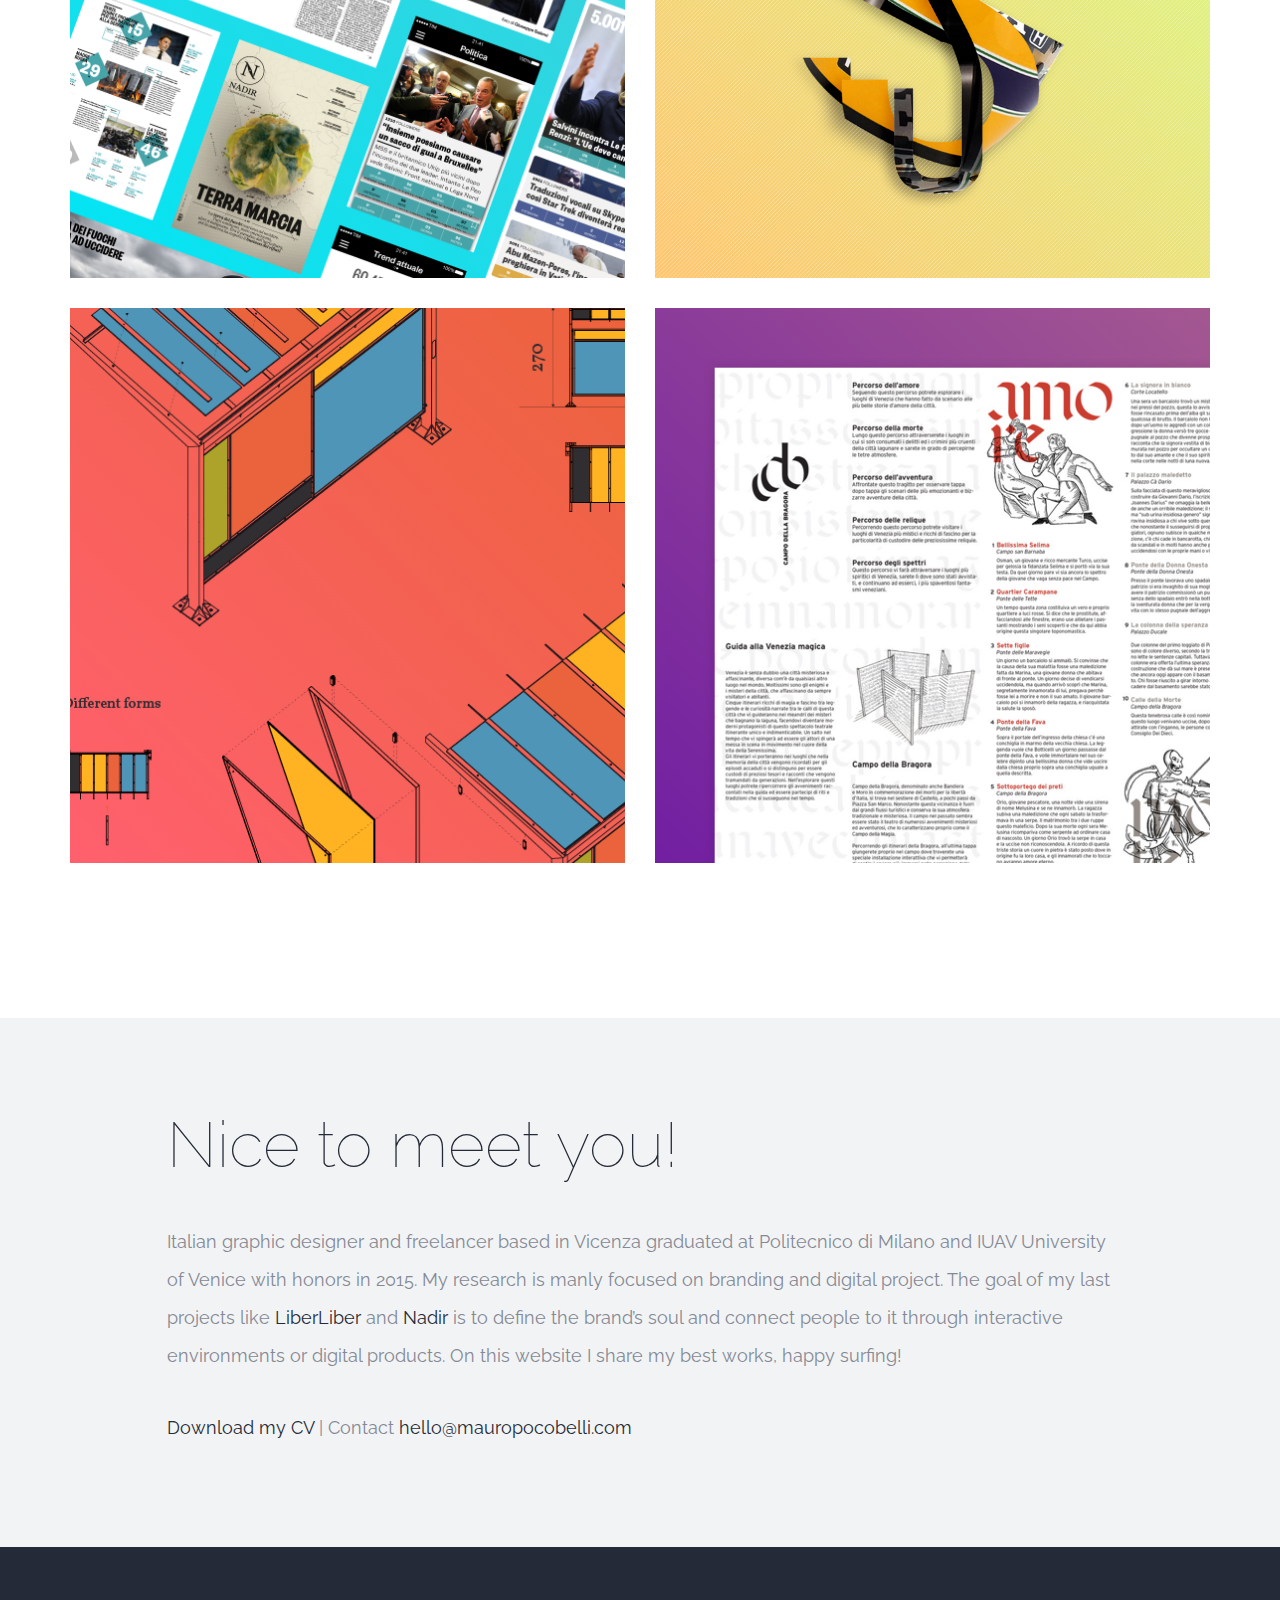
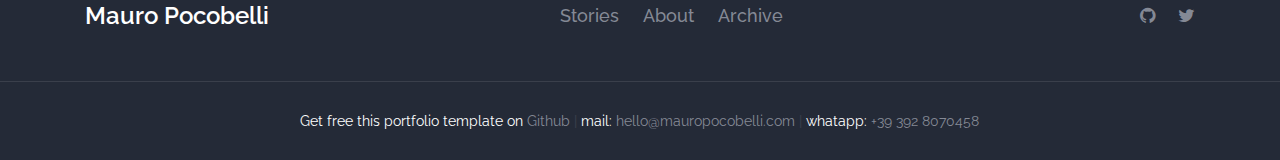
==== commit 80f397e1: "imported new template" ====
--- a/index.html
+++ b/index.html
@@ -1,359 +1,393 @@
 <!DOCTYPE html>
-<html>
-	<head>
-	<meta charset="utf-8">
-	<title>Gwennhaele Labour - Home</title>
-	<meta name="viewport" content="width=device-width, initial-scale=1">
-    
-    <!-- Bootstrap  -->
-	<link rel="stylesheet" href="css/bootstrap.min.css">
-    <!-- Main css  -->
-	<link rel="stylesheet" href="css/style.css">
-	<!-- Animate css -->
-	<link rel="stylesheet" href="css/animate.css">
-    <!-- Google fonts -->
-	<link href='https://fonts.googleapis.com/css?family=Roboto:400,100,300,700' rel='stylesheet'>
-
-	</head>
-	<body>
-
-
-        
- 	<!-- Navigation -->
-    <nav class="navbar navbar-custom navbar-static-top" role="navigation">
-                <div class="container">
-                    <div class="navbar-header pull-left">
-                        <a href="" class="navbar-brand">
-                            <span class="brand-logo"><img src="images/logo.png" alt="" width="28%"/></span>
-                        </a>
-                    </div>
-                    <div class="main-nav pull-right">
-                        <div class="button_container toggle">
-                            <span class="top"></span>
-                            <span class="middle"></span>
-                            <span class="bottom"></span>
-                        </div>
-                    </div>
-                    <div class="overlay" id="overlay">
-                        <nav class="overlay-menu">
-                            <ul>
-                                <li><a href="index.html">Home</a></li>
-                                <li><a href="studio.html">About me</a></li>
-                                <li><a href="projects.html">Projects</a></li>
-                                <li><a href="project-description.html">Project description</a></li>
-                                <li><a href="contact.html">Contact me</a></li>
-                            </ul>
-                        </nav>
-                    </div>
-                </div><!-- /container -->
+<!--[if lt IE 7]>      <html class="no-js lt-ie9 lt-ie8 lt-ie7"> <![endif]-->
+<!--[if IE 7]>         <html class="no-js lt-ie9 lt-ie8"> <![endif]-->
+<!--[if IE 8]>         <html class="no-js lt-ie9"> <![endif]-->
+<!--[if gt IE 8]><!-->
+<html class="no-js">
+<!--<![endif]-->
+
+<head>
+
+  <!-- Descriptions -->
+  <meta charset="utf-8">
+  <meta http-equiv="X-UA-Compatible" content="IE=edge">
+  <title>Mauro Pocobelli | Stories</title>
+  <meta name="viewport" content="width=device-width, initial-scale=1">
+  <meta name="description" content="Hello! I'm Mauro Pocobelli. Italian graphic designer focused on branding and digital project" />
+  <meta name="keywords" content="Mauro Pocobelli, graphic design, freelance, branding, editorial, digital project" />
+  <meta name="author" content="Mauro Pocobelli" />
+  <link rel="shortcut icon" href="images/favicon.ico">
+
+
+  <!-- Facebook integration -->
+  <meta property="og:title" content="Mauro Pocobelli | Stories" />
+  <meta property="og:image" content="http://www.mauropocobelli.com/images/thumbnails.png" />
+  <meta property="og:url" content="http://www.mauropocobelli.com/index.html" />
+  <meta property="og:site_name" content="Mauro Pocobelli Portfolio" />
+  <meta property="og:description" content="Graphic Design Portfolio" />
+  <meta property="og:type" content="Portfolio" />
+
+  <!-- Twitter integration -->
+  <meta name="twitter:card" content="summary_large_image">
+  <meta name="twitter:site" content="@mauropocobelli">
+  <meta name="twitter:creator" content="@mauropocobelli">
+  <meta name="twitter:title" content="Mauro Pocobelli | Stories" />
+  <meta property="og:description" content="Mauro Pocobelli, Design Portfolio" />
+  <meta name="twitter:url" content="http://www.mauropocobelli.com/index.html" />
+  <meta name="twitter:image" content="http://www.mauropocobelli.com/images/thumbnails.png" />
+
+  <!-- Fonts and footer icons-->
+  <link href="https://fonts.googleapis.com/css?family=Raleway:100,300,400,600,800" rel="stylesheet">
+  <link rel="stylesheet" href="https://cdnjs.cloudflare.com/ajax/libs/font-awesome/4.7.0/css/font-awesome.min.css">
+  <!-- Bootstrap  -->
+  <link rel="stylesheet" href="css/bootstrap.css">
+  <script src="http://maxcdn.bootstrapcdn.com/bootstrap/3.3.4/js/bootstrap.min.js"></script>
+  <!-- jquery -->
+  <script src="https://ajax.googleapis.com/ajax/libs/jquery/1.11.3/jquery.min.js"></script>
+  <!-- Theme style  -->
+  <link rel="stylesheet" href="css/style.css">
+  <link rel="stylesheet" href="css/loader-dark.css">
+  <!-- Modernizr JS -->
+  <script src="js/modernizr-2.6.2.min.js"></script>
+  <!-- smooth-scroll -->
+  <script src="js/smooth-scroll.js"></script>
+  <!-- ScrollReveal -->
+  <script src="js/scrollreveal.min.js"></script>
+
+  <script>
+    (function() {
+
+      var config = {
+        viewFactor: 0.0001,
+        duration: 1000,
+        distance: "10px",
+        scale: 0.999
+      };
+
+      window.sr = ScrollReveal(config);
+
+      if (sr.isSupported()) {
+        document.documentElement.classList.add('sr');
+      }
+    })();
+  </script>
+
+</head>
+
+<body>
+
+  <nav class="navbar navbar-default navbar-fixed-top" role="navigation" style="position:absolute;">
+
+    <div class="container">
+      <div class="row">
+        <div class="col-lg-12">
+
+          <a class="navbar-brand navbar-brand-2" href="index.html">Mauro Pocobelli</a>
+
+          <div class="collapse navbar-collapse" style="color:white">
+            <ul class="nav navbar-nav navbar-nav-2 navbar-right">
+              <li><a href="index.html">Home</a></li>
+              <li><a href="about.html">About Me</a></li>
+              <li><a href="projects.html">Projects</a></li>
+              <li><a href="gallery.html">Gallery</a></li>
+            </ul>
+          </div>
+
+        </div>
+      </div>
+    </div>
+
+  </nav>
+
+  <section class="demo">
+
+    <header>
+
+      <div class="container-fluid">
+        <div class="row">
+
+          <div class="col-xs-12 block">
+            <div class="block cover-home">
+              <h2 class="cover-home-title">Hello, enjoy my graphic portfolio!</h2>
+            </div>
+          </div>
+
+        </div>
+      </div>
+
+    </header>
+
+    <main>
+
+      <div class="container content-wrap content-home block">
+        <div class="row">
+
+          <div class="col-xs-12">
+            <div class="LiberLiber-home" style="position:relative">
+              <a href="stories/liberliber.html" class="">
+
+                <div class="home-text">
+                  <h1 style="color:white;">LiberLiber</h1>
+                  <p style="color:white; ">The Italian Digital Amanuensis Library</p>
+
+                </div>
+                <div class="home-img">
+                  <img src="images/liberliber-home.png" alt="" width="" height="" class="img-responsive ">
+                </div>
+
+              </a>
+            </div>
+          </div>
+
+          <div class="col-xs-6">
+            <div class="Nadir-home" style="position:relative">
+              <a href="stories/nadir.html" class="">
+
+                <div class="home-text">
+                  <h1 style="color:#242A37;">Nadir</h1>
+                  <p style="color:#242A37; ">The Atlas of News</p>
+
+                </div>
+                <div class="home-img">
+                  <img src="images/nadir-home.png" alt="" width="" height="" class="img-responsive ">
+                </div>
+
+              </a>
+            </div>
+          </div>
+
+          <div class="col-xs-6">
+            <div class="as-home" style="position:relative">
+
+              <a href="stories/as-tribute.html" class="">
+
+
+                <div class="home-text">
+                  <h1 style="color:#242A37;">AS Tribute</h1>
+                  <p style="color:#242A37; ">History for new and old generations</p>
+
+                </div>
+                <div class="home-img">
+                  <img src="images/as-home.png" alt="" width="" height="" class="img-responsive ">
+                </div>
+
+              </a>
+
+            </div>
+          </div>
+
+          <div class="col-xs-6">
+            <div class="coloe-home" style="position:relative">
+
+              <a href="stories/coloe.html" class="">
+
+
+                <div class="home-text">
+                  <h1 style="color:#fff;">Coloe</h1>
+                  <p style="color:#fff;">The Coloured Bus Shelter</p>
+
+                </div>
+                <div class="home-img">
+                  <img src="images/coloe-home.png" alt="" width="" height="" class="img-responsive ">
+                </div>
+
+              </a>
+
+            </div>
+          </div>
+
+          <div class="col-xs-6">
+            <div class="bragora-home" style="position:relative">
+
+              <a href="stories/bragora.html" class="">
+
+
+                <div class="home-text" style="margin-bottom:12px;">
+
+                  <h1 style="color:white;">Bragora</h1>
+                  <div class="" style="height:7px"></div>
+                  <p style="color:white">Tha Magic Square</p>
+
+                </div>
+                <div class="home-img">
+                  <img src="images/bragora-home.png" alt="" width="" height="" class="img-responsive ">
+                </div>
+
+              </a>
+
+            </div>
+          </div>
+
+
+
+        </div>
+      </div>
+
+    </main>
+
+  </section>
+
+  <!-- menu -->
+  <div class="button_container button_container-2" id="toggle">
+    <span class="top"></span>
+    <span class="middle"></span>
+    <span class="bottom"></span>
+  </div>
+
+  <div class="overlay overlay-dark" id="overlay">
+
+    <nav class="overlay-menu">
+      <ul>
+        <li><a href="index.html">Stories</a></li>
+        <li><a href="#About">About</a></li>
+        <li><a href="archive.html">Archive</a></li>
+      </ul>
     </nav>
-    <!-- /Navigation -->
-
-
-    <!-- Intro -->
-	<div id="home-section">
-			<div class="container">
-				<div class="row">
-					<div class="col-md-8 pull-right">
-						<h1 class="home-heading wow fadeInUp animated"> <strong> | </strong> <span>Gwennhaele Labour</span></h1>
-						<div class="text-home wow fadeInUp animated"><strong>3D Artist VR/AR - Developper</strong></div>
-                        
-					</div>
-				</div>
-			</div>
-	</div>
-    <!-- /Intro -->
-    
-        
-    <!-- Main Banner -->
+
+  </div>
+
+
+  <div class="footer-about" id="About">
+
     <div class="container">
-         <div class="row">
-           <div class="banner">
-             <div class="vertical-text"><a href="studio.html"><strong>About me</strong></a></div>
-             <img src="images/illuSite1.png" alt=""/>
-             </div>
-            </div>        
-     </div>
-     <!-- /Main Banner -->
-
-       
-     <div class="container">
-           <div class="row">
-             <div class="line-symbol"></div>
-           </div>
-     </div>
-        
-     <!-- Masonry -->
-     <div class="container grid">
-         <div class="row">
-         
-             <div id="photos"> 
-                   <figure class="effect-julia">
-                       <a href="https://youtu.be/BxO6v1DLr-0">
-						<img src="images/template_poster_gwen-final.jpg" alt="img21"/>
-						<figcaption>
-							<div>
-								<p>Mosquito</p>
-								<p>Alias - Vred</p>
-							</div>
-						</figcaption>	
-                       </a>		
-					</figure>
-                    <figure class="effect-julia">
-                       <a href="images/SceneInedit1.png">
-						<img src="images/SceneInedit1.png" alt="img21"/>
-						<figcaption>
-							<div>
-								<p>INEDIT</p>
-								<p>Unity C# - 3Ds Max - Substance</p>
-							</div>
-						</figcaption>	
-                       </a>		
-					</figure>
-                    <figure class="effect-julia">
-                       <a href="https://youtu.be/DPMfQVJOyuo">
-						<img src="images/porsolt.PNG" alt="img21"/>
-						<figcaption>
-							<div>
-								<p>Porsolt</p>
-								<p>Unity C# - 3Ds Max - Substance</p>
-							</div>
-						</figcaption>	
-                       </a>		
-					</figure>
-                    <figure class="effect-julia">
-                       <a href="https://www.youtube.com/watch?fbclid=IwAR1yIihCDgznQcq0fIcKoaPWt_Q--puekiUFgNXbh8ZPtiTEaiOBkJ9-5tA&v=8e3fvi-Svnk&feature=youtu.be&ab_channel=HugoRICHIR">
-						<img src="images/Question.jpg" alt="img21"/>
-						<figcaption>
-							<div>
-								<p>S.A.M</p>
-								<p>Kinect - Unity C# - 3Ds Max - Substance</p>
-							</div>
-						</figcaption>	
-                       </a>		
-					</figure>
-                     <figure class="effect-julia">
-                       <a href="https://www.youtube.com/watch?v=pRppTrAOfW0&ab_channel=GwenLbr">
-						<img src="images/SceneDroidImageFace.png" alt="img21"/>
-						<figcaption>
-							<div>
-								<p>WA7 Waitress droid</p>
-								<p>Unity - 3Ds Max - Substance</p>
-							</div>
-						</figcaption>	
-                       </a>		
-					</figure>
-                    <div class="block">
-                    <div class="text">Work
-                    <p>projects i've worked on</p>
-                    <p><strong>click on the image to see the video</strong></p>
-                    </div>
-                    <a href="projects.html" class="btn ghost-btn">View all projects</a>
-                    </div>
-                    <figure class="effect-julia">
-                       <a href="https://www.youtube.com/watch?v=pRppTrAOfW0&ab_channel=GwenLbr">
-						<img src="images/SceneDroidImage6.PNG" alt="img21"/>
-						<figcaption>
-							<div>
-								<p>Dex's Diner</p>
-								<p>Unity - 3Ds Max - Substance</p>
-							</div>
-						</figcaption>	
-                       </a>		
-					</figure>
-                        <figure class="effect-julia">
-                       <a href="images/Subway4.png">
-						<img src="images/Subway4.png" alt="img21"/>
-						<figcaption>
-							<div>
-								<p>The Westfriedhof underground station</p>
-								<p>3Ds Max - Substance - Unreal Engine</p>
-							</div>
-						</figcaption>	
-                       </a>		
-					</figure>    
-                  <figure class="effect-julia">
-                       <a href="images/render1.jpg">
-						<img src="images/render1.jpg" alt="img21"/>
-						<figcaption>
-							<div>
-								<p>Bathroom</p>
-								<p>3Ds Max - Substance - VRAY</p>
-							</div>
-						</figcaption>	
-                       </a>		
-					</figure>
-                   <figure class="effect-julia">
-                       <a href="images/testInterf.PNG">
-						<img src="images/testInterf.PNG" alt="img21"/>
-						<figcaption>
-							<div>
-								<p>Home Interface</p>
-								<p>Illustrator</p>
-							</div>
-						</figcaption>	
-                       </a>		
-					</figure>
-                  <figure class="effect-julia">
-                       <a href="https://www.youtube.com/watch?v=9-XkgDLvxw8&t=2s&ab_channel=COMEINVR">
-						<img src="images/xp2-4.PNG" alt="img21"/>
-						<figcaption>
-							<div>
-								<p>VR Formation - Slinging</p>
-								<p>3Ds Max - Substance - Illustrator - Unity C# - VR Oculus Quest</p>
-							</div>
-						</figcaption>	
-                       </a>		
-					</figure>
-                     <figure class="effect-julia">
-                       <a href="images/1.PNG">
-						<img src="images/1.PNG" alt="img21"/>
-						<figcaption>
-							<div>
-								<p>VR Formation - Overhead crane</p>
-								<p>3Ds Max - Substance - Illustrator - Unity C# - VR Oculus Quest</p>
-							</div>
-						</figcaption>	
-                       </a>		
-					</figure>
-                    <figure class="effect-julia">
-                       <a href="images/8.PNG">
-						<img src="images/8.PNG" alt="img21"/>
-						<figcaption>
-							<div>
-								<p>The werewolf of Griffelieux</p>
-								<p>3Ds Max - Substance - Unity C# - Kinect</p>
-							</div>
-						</figcaption>	
-                       </a>		
-					</figure>
-                        <figure class="effect-julia">
-                       <a href="https://www.youtube.com/watch?v=v6Ii8Z1fbGI&feature=youtu.be">
-						<img src="images/Inedit.PNG" alt="img21"/>
-						<figcaption>
-							<div>
-								<p>Inedit</p>
-								<p>Unity C# - 3Ds Max - Substance</p>
-							</div>
-						</figcaption>	
-                       </a>		
-					</figure>
-                         <figure class="effect-julia">
-                       <a href="images/scene11.PNG">
-						<img src="images/scene11.PNG" alt="img21"/>
-						<figcaption>
-							<div>
-								<p>Home Interface VR test</p>
-								<p>Illustrator - Unity</p>
-							</div>
-						</figcaption>	
-                       </a>		
-					</figure>
-                         <figure class="effect-julia">
-                       <a href="images/rendu_recorder2_ps.jpg">
-						<img src="images/rendu_recorder2_ps.jpg" alt="img21"/>
-						<figcaption>
-							<div>
-								<p>Sony Recorder</p>
-								<p>3Ds Max - Substance - Vray</p>
-							</div>
-						</figcaption>	
-                       </a>		
-					</figure>
-
-                    <div class="block1">
-                    <div class="text">I have a polyvalent profile, I like to imagine, prototype, experiment, create! 
-                    </div>
-                    <div class="story"><a href="studio.html">About me</a></div>
-                    </div>
-
-             </div> <!-- /Masonry -->
-         </div><!-- /row -->
-     </div><!-- /container -->
-     
-     
-     <!-- Line -->
-     <div class="container">
-           <div class="row">
-             <div class="line-symbol1"></div>
-           </div>
-     </div>
-     
-
-     <!-- Clients -->
-	 <div id="client-section">
-			<div class="container">
-				<div class="row">
-					<div class="col-md-20 pull-right wow fadeInUp animated">
-                    <div class="text-home">Software used</div>
-						<div class="col-lg-2 col-md-3 col-sm-4 col-xs-6">
-                        <img src="images/logo1.png" alt="" width="70%" /></div>
-                        <div class="col-lg-2 col-md-4 col-sm-5 col-xs-6">
-                        <img src="images/logo3.png" alt="" width="70%" class="client-logos"/></div>
-                        <div class="col-lg-2 col-md-4 col-sm-5 col-xs-6">
-                        <img src="images/logo2.png" alt="" width="70%" class="client-logos"/></div> 
-                        <div class="col-lg-2 col-md-4 col-sm-5 col-xs-6">
-                        <img src="images/logo8.png" alt="" width="70%" class="client-logos"/> </div>
-                        <div class="col-lg-2 col-md-4 col-sm-5 col-xs-6">
-                        <img src="images/logo5.png" alt=""  class="client-logos"/></div>
-                        <div class="col-lg-2 col-md-4 col-sm-5 col-xs-6">
-                        <img src="images/logo6.png" alt=""  class="client-logos"/></div> 
-                        <div class="col-lg-2 col-md-4 col-sm-5 col-xs-6">
-                        <img src="images/logo7.png" alt="" class="client-logos"/></div> 
-                        <div class="col-lg-2 col-md-4 col-sm-5 col-xs-6">
-                        <img src="images/logo4.png" alt="" class="client-logos"/></div> 
-					</div>
-				</div>
-			</div>
-	 </div>
-     <!-- /Clients-->
-
-    
-     <!-- Footer-->
-     <footer>
-      <div class="container">
-        <div class="row">
-          <div class="col-md-3 col-sm-3">
-          </div>
-          <div class="col-md-6 col-sm6 section-bg-color">
-            <div class="row">
-              <div class="col-sm-9">
-                <h2>INFO</h2>
-                <p>Based in France</p>
-                <p>Email: labour.gwen@gmail.com</p>
-              </div><!-- /col-sm-9 -->
-            </div><!--/row-->
-          </div><!-- /col-sm-6 -->
-          <div class="col-md-3 col-sm-3 section-bg-color1">
-            <div class="row">
-              <div class="col-sm-9">
-              <h3>Updated 2022</h3>
-              <p class="pull-right"><a href="https://www.linkedin.com/in/gwennhaele-labour-108802132/"><img src="images/linkedin.png" alt="" width="15%"/></a></p>
-              </div><!-- /col-sm-9 -->
-            </div><!--/row-->
-          </div><!-- /col-sm-3 -->
-        </div><!-- /row -->
-      </div><!-- /container -->
-    </footer><!-- /footer -->   
-     
-	<!-- jQuery Version 1.11.0 -->
-    <script src="js/jquery-1.11.0.js"></script>
-    <!-- Boostrap JS -->
-	<script src="js/bootstrap.min.js"></script>
-    <!-- Masonry JavaScript -->
-    <script src="js/masonry.js"></script>
-    <!-- Nav JS -->
-	<script src="js/nav.js"></script>
-    <!-- Smooth scroll JS -->
-    <script src="js/smoothscroll.js"></script>
-    <!-- Wow JavaScript -->
-    <script src="js/wow.js"></script>
-    
+      <div class="row">
+        <div class="col-lg-10 col-lg-offset-1 block">
+
+          <h2 style="padding-bottom:36px">Nice to meet you!</h2>
+          <p style="padding-bottom:24px">Italian graphic designer and freelancer based in Vicenza graduated at Politecnico di Milano and IUAV University of Venice with honors in 2015. My research is manly focused on branding and digital project. The goal of my last projects like
+            <a href="stories/liberliber.html" target="_blank"> LiberLiber </a> and <a href="stories/nadir.html" target="_blank"> Nadir</a> is to define the brand’s soul and connect people to it through interactive environments or digital
+            products. On this website I share my best works, happy surfing!
+          </p>
+          <p>
+            <a href="images/mauropocobelli_CV.pdf" target="_blank"> Download my CV</a> | Contact
+            <a href="mailto:hello@mauropocobelli.com">hello@mauropocobelli.com</a>
+          </p>
+        </div>
+      </div>
+    </div>
+
+  </div>
+
+  <footer>
+
+
+    <div class="ll-bg-bottom"></div>
+
+    <div class="container">
+      <div class="row footer-1">
+
+        <div class="col-lg-5 col-sm-4">
+          <a class="menu-logo" style="color:white" href="index.html">Mauro Pocobelli</a>
+        </div>
+
+        <div class="col-lg-5 col-sm-5 col-xs-10 menu-footer">
+          <a href="index.html">Stories</a>
+          <a href="#About">About</a>
+          <a href="archive.html">Archive</a>
+        </div>
+
+        <div class="col-lg-2 col-sm-2 col-xs-2 menu-footer-fa">
+          <a href="https://github.com/mpocobelli/portfolio" target="_blank"><i class="fa fa-footer fa-github"></i></a>
+          <a href="https://twitter.com/mauropocobelli" target="_blank"><i class="fa fa-footer fa-twitter"></i></a>
+        </div>
+
+      </div>
+    </div>
+
+    <div style="width:100%; height:1px; background-color:white; opacity:0.1;"></div>
+
+
+    <div class="container">
+      <div class="row footer-2">
+        <div class="col-lg-10 col-lg-offset-1">
+
+          <ul class=" info">
+            <li>Get free this portfolio template on <a href="https://github.com/mpocobelli/portfolio" target="_blank">Github </a> <span class="info-span"> | </span></li>
+            <li>mail: <a href="mailto:hello@mauropocobelli.com">hello@mauropocobelli.com </a> <span class="info-span"> | </span> </li>
+            <li>whatapp: <a href="tel:0039-392-8070458">+39 392 8070458</a></li>
+          </ul>
+
+        </div>
+      </div>
+
+    </div>
+
+
+
+    <!-- jQuery -->
+    <script src="js/jquery.min.js"></script>
+    <!-- jQuery Easing -->
+    <script src="js/jquery.easing.1.3.js"></script>
+    <!-- Bootstrap -->
+    <script src="js/bootstrap.min.js"></script>
+    <!-- Waypoints -->
+    <script src="js/jquery.waypoints.min.js"></script>
+    <!-- loader -->
+    <script src="js/pace.min.js"></script>
+    <!-- menu -->
+    <script src="js/fullscreen-menu.js"></script>
+
+    <!-- ScrollReveals -->
     <script>
-    new WOW().init();
+      var hero = {
+        origin: "top",
+        distance: "24px",
+        duration: 1500,
+        scale: 1.05
+      };
+
+      var intro = {
+        origin: "bottom",
+        distance: "64px",
+        duration: 900,
+        delay: 1500,
+        scale: 1
+      };
+
+      var github = {
+        origin: "top",
+        distance: "32px",
+        duration: 600,
+        delay: 1800,
+        scale: 0
+      };
+
+      sr.reveal(".demo .block", {
+        // reset: true,
+        viewOffset: {
+          top: 30
+        }
+      });
+      sr.reveal(".hero", hero);
+      sr.reveal(".intro", intro);
+      sr.reveal(".hero .github", github);
+      sr.reveal(".seq-1", 100);
+
+      function addCommasToNum(num) {
+        return num.toString().replace(/\B(?=(\d{3})+(?!\d))/g, ",");
+      }
     </script>
 
-
-	</body>
+    <!-- SmoothScroll -->
+    <script>
+      smoothScroll.init({
+        speed: 1200, // Integer. How fast to complete the scroll in milliseconds
+        easing: 'easeInOutCubic', // Easing pattern to use
+        offset: 0, // Integer. How far to offset the scrolling anchor location in pixels
+      });
+    </script>
+
+    <script>
+      if (window.location.hash) {
+        var anchor = document.querySelector(window.location.hash); // Get the anchor
+        var toggle = document.querySelector('a[href*="' + window.location.hash + '" ]'); // Get the toggle (if one exists)
+        var options = {}; // Any custom options you want to use would go here
+        smoothScroll.animateScroll(anchor, toggle, options);
+      }
+    </script>
+
+  </footer>
+
+</body>
+
 </html>
-
--- a/css/style.css
+++ b/css/style.css
@@ -1,1625 +1,810 @@
-
-/* ------------------------------------------------------------------
-Theme: Simple Studio - Creative Bootstrap Theme
-Author: Marija Zaric
------------------------------------------------------------------- */
-
-
-/* ----------------------------------------------------
-	 GLOBAL  STYLES 
-------------------------------------------------------- */
-
-
-
+@import url('https://fonts.googleapis.com/css?family=Raleway:100,300,400,500,600,800');
 body {
-  font-family: "Roboto", Arial, serif;
-  background: transparent;
-  border: 20px #F9E79F solid;
+  background: #fff;
+  height: 100%;
+  font-family: "Raleway", Helvetica, Arial, sans-serif;
+  font-weight: 400;
+  font-size: 16px;
+  line-height: 27px;
+  color: #848995;
   -webkit-font-smoothing: antialiased;
-}
-
-img {
-  max-width: 100%;
-  height: auto;		
-}
-
+  -moz-osx-font-smoothing: grayscale;
+}
+
+h1 {
+  font-weight: 100;
+  font-size: 54px;
+  line-height: 30px;
+  color: #242A37;
+}
+
+h2 {
+  font-weight: 100;
+  font-size: 36px;
+  line-height: 42px;
+  color: #242A37;
+}
+
+q {
+  line-height: 30px;
+}
+
+q {
+  font-style: italic;
+  color: white;
+}
+
+q:before {
+  content: "\f10d";
+  content: no-open-quote;
+  content: no-close-quote;
+}
 
 a {
-  color: #F4A87B;
-  -webkit-transition: 0.5s;
-  -o-transition: 0.5s;
-  transition: 0.5s;
-}
-
-a:hover {
-  color: #A7CDCC;
-  text-decoration: underline;
-}
-
-p {
-  margin-bottom: 1.5em;
+  color: #242A37;
+  transition: .25s ease-in-out;
+  -moz-transition: .25s ease-in-out;
+  -webkit-transition: .25s ease-in-out;
+}
+
+a:hover, a:focus {
+  opacity: 0.7;
+  outline: none;
+  text-decoration: none;
+}
+
+.active {
+  color: #fff;
+  opacity: 1;
+}
+
+.active-dark {
+  color: #242A37;
+  opacity: 1;
+}
+
+ ::-webkit-selection {
+  color: #242A37;
+  background-color: #00E6F5;
+}
+
+ ::-moz-selection {
+  color: #242A37;
+  background-color: #00E6F5;
+}
+
+ ::selection {
+  color: #242A37;
+  background-color: #00E6F5;
+}
+
+.content-wrap {
+  margin-bottom: 60px;
+}
+
+
+/*mobile*/
+
+@media (min-width: 768px) {
+  p, q, a {
+    font-size: 18px;
+    line-height: 38px;
+  }
+  .content-wrap {
+    margin-bottom: 100px;
+  }
+  h2 {
+    font-size: 45px;
+    line-height: 53px;
+  }
+}
+
+@media
+/*tablet*/
+
+(min-width: 750px) {
+  h1 {
+    font-size: 64px;
+    /*line-height: 64px;*/
+  }
+}
+
+@media
+/*tablet*/
+
+(min-width: 1100px) {
+  h2 {
+    font-size: 64px;
+    line-height: 64px;
+  }
+}
+
+@media
+/*desktop*/
+
+(min-width: 970px) {
+  q {
+    font-size: 24px;
+    line-height: 36px;
+  }
+  .content-wrap {
+    margin-bottom: 140px;
+  }
+}
+/*
+@media	only screen and (-webkit-min-device-pixel-ratio: 1.3), only screen and (-o-min-device-pixel-ratio: 13/10), only screen and (min-resolution: 120dpi) {
+  p, q, a {
+    font-size: 16px;
+    line-height: 27px;
+  }
+}*/
+
+
+/* menu
+  –––––––––––––––––––––––––––––––––––––––––––––––––– */
+
+.navbar {
+  background-color: transparent;
+  border-bottom: 0px;
+}
+
+.navbar-default .navbar-brand, .navbar-default .navbar-nav>li>a, .menu-link {
+  color: #fff
+}
+
+.navbar-default .navbar-brand-2 {
+  color: #242A37 !important;
+}
+
+.navbar-default .navbar-nav>li>a {
+  color: #fff;
+  margin-top: 39px;
+}
+
+.navbar-default .navbar-nav-2>li>a {
+  color: #242A37 !important;
+}
+
+.navbar-default .navbar-brand, .menu-logo {
+  font-weight: 600;
+  font-size: 24px;
+  margin-top: 36px;
+}
+
+.navbar-default .navbar-nav>li>a {
+  font-weight: 500;
+}
+
+.navbar-default .navbar-nav>li>a:hover, .navbar-default .navbar-brand:hover {
+  color: white !important;
+  opacity: 0.7;
+}
+
+.navbar-default .navbar-nav-2>li>a:hover, .navbar-default .navbar-brand-2:hover {
+  color: #242A37 !important;
+  opacity: 0.7;
+}
+
+@media (min-width: 500px) {
+  #navbar-collapse-x {
+    display: none !important;
+  }
+}
+
+@media (min-width: 750px) {
+  #toggle {
+    display: none !important;
+  }
+}
+
+@media (max-width: 750px) {
+  .navbar {
+    width: 90%;
+  }
+  .navbar-default .navbar-brand {
+    padding-left: 0px;
+  }
+}
+
+.button_container {
+  position: absolute;
+  top: 56px;
+  right: 15px;
+  height: 30px;
+  width: 30px;
+  cursor: pointer;
+  z-index: 100;
+  -webkit-transition: opacity .25s ease;
+  transition: opacity .25s ease;
+}
+
+.button_container:hover {
+  opacity: .7;
+}
+
+.button_container.active .top {
+  -webkit-transform: translateY(7px) translateX(0) rotate(45deg);
+  transform: translateY(7px) translateX(0) rotate(45deg);
+  background: #fff;
+}
+
+.button_container.active .middle {
+  opacity: 0;
+  background: #fff;
+}
+
+.button_container.active .bottom {
+  -webkit-transform: translateY(-7px) translateX(0) rotate(-45deg);
+  transform: translateY(-7px) translateX(0) rotate(-45deg);
+  background: #fff;
+}
+
+.button_container span {
+  background: #fff;
+  border: none;
+  height: 2px;
+  width: 20px;
+  position: absolute;
+  top: 0;
+  right: 0;
+  -webkit-transition: all .35s ease;
+  transition: all .35s ease;
+  cursor: pointer;
+}
+
+.button_container-2 span {
+  background: #242A37 !important;
+}
+
+.button_container span:nth-of-type(2) {
+  top: 7px;
+}
+
+.button_container span:nth-of-type(3) {
+  top: 14px;
+}
+
+.overlay {
+  position: fixed;
+  background: #fff;
+  top: 0;
+  left: 0;
+  width: 100%;
+  height: 0%;
+  opacity: 0;
+  visibility: hidden;
+  -webkit-transition: opacity .35s, visibility .35s, height .35s;
+  transition: opacity .35s, visibility .35s, height .35s;
+  overflow: hidden;
+  z-index: 10;
+}
+
+.overlay-Archive {
+  background: #242A37;
+}
+
+.overlay-LiberLiber {
+  background: #0090ff;
+}
+
+.overlay-as {
+  background: #d5ff83 !important;
+}
+
+.overlay-Coloe {
+  background: #FF606E !important;
+}
+
+.overlay-nadir {
+  background: #00E6F5 !important;
+}
+
+.overlay-bragora {
+  background: #721FA2 !important;
+}
+
+.overlay.open {
+  opacity: 0.98;
+  visibility: visible;
+  height: 100%;
+}
+
+.overlay.open li {
+  -webkit-animation: fadeInRight .5s ease forwards;
+  animation: fadeInRight .5s ease forwards;
+  -webkit-animation-delay: .35s;
+  animation-delay: .35s;
+}
+
+.overlay.open li:nth-of-type(2) {
+  -webkit-animation-delay: .4s;
+  animation-delay: .4s;
+}
+
+.overlay.open li:nth-of-type(3) {
+  -webkit-animation-delay: .45s;
+  animation-delay: .45s;
+}
+
+.overlay.open li:nth-of-type(4) {
+  -webkit-animation-delay: .50s;
+  animation-delay: .50s;
+}
+
+.overlay nav {
+  position: relative;
+  height: 20px;
+  top: 113px;
+  -webkit-transform: translateY(-50%);
+  transform: translateY(-50%);
   font-size: 18px;
-  color: #727272;
-  font-weight: 300;
-  font-family: "Roboto", Arial, serif;
-}
-
-
-h1, h2, h3, h4, h5, h6 {
-  color: rgba(0, 0, 0, 0.8);
-  font-family: "Roboto", Arial, serif;
-  font-weight: 300;
-  margin: 0 0 30px 0;
-}
-
-#home-section {
-  margin-top: 100px;
-  padding-bottom: 90px;
-}
-
-.home-heading {
-  font-size: 50px;
-  font-weight: 300;
-  line-height: 1.4;
-  margin-bottom: 0;
-  padding-bottom: 20px;
-  letter-spacing: 2px;
-}
-
-.text-home {
-  font-size: 20px;
-  font-weight: 700;
-  line-height: 1.4;
-  margin-bottom: 29px;
-  padding-bottom: 20px;
-  letter-spacing: 2px;
-  text-transform: uppercase;
-}
-
-.home-heading span {
-  background-color: #F4E5A8;
-  color: white;
-  padding: 4px;
-}
-
-#inner-section {
-   margin-top: 100px;
-   padding-bottom: 110px;
-}
-
-.inner-heading {
-  font-size: 40px;
-  font-weight: 300;
-  line-height: 1.4;
-  margin-bottom: 0;
-  padding-bottom: 20px;
-  letter-spacing: 2px;
-}
-
-.text-inner {
-  font-size: 18px;
-  font-weight: 700;
-  line-height: 1.4;
-  margin-bottom: 0;
-  padding-bottom: 20px;
-  letter-spacing: 2px;
-  text-transform: uppercase;
-}
-
-.inner-heading  span {
-  background-color: #F4E5A8;
-  color: white;
-  padding: 4px;
-}
-
-.line-symbol2 {
+  font-weight: 500;
+  margin-left: 15px;
+}
+
+.overlay ul {
+  list-style: none;
   padding: 0;
-  border: none;
-  border-top: 1px solid #DADADA;
-  color: #DADADA;
-  text-align: center;
-  width: 83%;
   margin: 0 auto;
-  background: transparent;
-  margin-top: 113px;
-}
-
-.line-symbol2:after {
-  content: url(../images/wave.png);
   display: inline-block;
   position: relative;
-  top: -0.7em;
-  font-size: 0.9em;
-  padding: 0 0.25em;
-  background: white;
-}
-
-
-.list-doc {
-    padding-left: 20px;
-    margin-bottom: 20px;
-	list-style: circle;
-}
-
-.list-doc li {
-    font-size: 20px;
-    font-weight: 300;
-    line-height: 1.4;
-    padding-bottom: 10px;
-    letter-spacing: 0;
-    color: #1a1a1a;
-}
-
-
-/* ----------------------------------------------------
-	OVERLAY MENU 
-------------------------------------------------------- */
-
-
-.navbar-custom {
-    margin-bottom: 0;
-    text-transform: none;
-    font-weight: 400;
-    -webkit-transition: background .5s ease-in-out;
-   -moz-transition: background .5s ease-in-out;
-    transition: background .5s ease-in-out;
-}
-
-.navbar-custom .navbar-brand {
-    font-weight: 400;
-    font-size: 25px;
-    padding: 0;
-    margin: 0;
-}
-
-.navbar-custom .navbar-brand span.brand-logo{
+  height: 100%;
+}
+
+.overlay ul li {
+  display: block;
+  min-height: 50px;
+  position: relative;
+  opacity: 0;
+}
+
+.overlay ul li a {
+  display: block;
+  position: relative;
+  color: #242A37;
+  overflow: hidden;
+}
+
+.overlay-LiberLiber ul li a, .overlay-Archive ul li a, .overlay-Coloe ul li a, .overlay-bragora ul li a {
+  color: #fff !important;
+}
+
+@-webkit-keyframes fadeInRight {
+  0% {
+    opacity: 0;
+    left: 20%;
+  }
+  100% {
+    opacity: 1;
+    left: 0;
+  }
+}
+
+@keyframes fadeInRight {
+  0% {
+    opacity: 0;
+    left: 20%;
+  }
+  100% {
+    opacity: 1;
+    left: 0;
+  }
+}
+
+
+/* homepage and stories backgrounds
+  –––––––––––––––––––––––––––––––––––––––––––––––––– */
+
+.cover-home {
+  z-index: -1;
+  height: 500px;
+}
+
+.cover-home-title {
+  text-align: center;
+  padding-top: 230px;
+}
+
+.content-home a {
+  opacity: 1 !important;
+  -moz-transition: none;
+  -webkit-transition: none;
+  -o-transition: color 0 ease-in;
+  transition: none;
+}
+
+.content-home img {
+  margin-top: 15px;
+  margin-bottom: 15px;
+}
+
+.home-img {
+  opacity: 1;
+  -webkit-transition: 0.2s ease-in-out;
+  -o-transition: 0.2s ease-in-out;
+  transition: 0.2s ease-in-out;
+}
+
+.home-img:hover {
+  opacity: 0.02;
+  -webkit-transition: 0.2s ease-in-out;
+  -o-transition: 0.2s ease-in-out;
+  transition: 0.2s ease-in-out;
+}
+
+.content-home .home-text {
+  display: none;
+}
+
+.LiberLiber-home:hover .home-text, .Nadir-home:hover .home-text, .as-home:hover .home-text, .coloe-home:hover .home-text, .bragora-home:hover .home-text {
+  position: absolute;
+  top: 78%;
+  left: 30px;
+  display: block;
+}
+
+.ll-cover-color, .LiberLiber-home {
+  background: #45d1ff;
+  background: -moz-linear-gradient(top right, #45d1ff 0%, #0090ff 100%);
+  background: -webkit-linear-gradient(top right, #45d1ff 0%, #0090ff 100%);
+  background: linear-gradient(top right, #45d1ff 0%, #0090ff 100%);
+  filter: progid:DXImageTransform.Microsoft.gradient( startColorstr='#45d1ff', endColorstr='#0090ff', GradientType=1);
+}
+
+.nadir-cover-color, .Nadir-home {
+  background: #00E6F5;
+  background: -moz-linear-gradient(top right, #49CDD6 0%, #00E6F5 100%);
+  background: -webkit-linear-gradient(top right, #49CDD6 0%, #00E6F5 100%);
+  background: linear-gradient(top right, #49CDD6 0%, #00E6F5 100%);
+  filter: progid:DXImageTransform.Microsoft.gradient( startColorstr='#00E6F5', endColorstr='#4FB5BA', GradientType=1);
+}
+
+.as-cover-color, .as-home {
+  background: #d5ff83;
+  background: -moz-linear-gradient(top right, #d5ff83 0%, #ffc56d 100%);
+  background: -webkit-linear-gradient(top right, #d5ff83 0%, #ffc56d 100%);
+  background: linear-gradient(top right, #d5ff83 0%, #ffc56d 100%);
+  filter: progid:DXImageTransform.Microsoft.gradient( startColorstr='#d5ff83', endColorstr='#ffc56d', GradientType=1);
+  position: relative;
+}
+
+.coloe-cover-color, .coloe-home {
+  background: #FF606E;
+  background: -moz-linear-gradient(top right, #EB633D 0%, #FF606E 100%);
+  background: -webkit-linear-gradient(top right, #EB633D 0%, #FF606E 100%);
+  background: linear-gradient(top right, #EB633D 0%, #FF606E 100%);
+  filter: progid:DXImageTransform.Microsoft.gradient( startColorstr='#EB633D', endColorstr='#FF606E', GradientType=1);
+  position: relative;
+}
+
+.bragora-cover-color, .bragora-home {
+  background: #721FA2;
+  background: -moz-linear-gradient(top right, #A45891 0%, #721FA2 100%);
+  background: -webkit-linear-gradient(top right, #A45891 0%, #721FA2 100%);
+  background: linear-gradient(top right, #A45891 0%, #721FA2 100%);
+  filter: progid:DXImageTransform.Microsoft.gradient( startColorstr='#A45891', endColorstr='#721FA2', GradientType=1);
+  position: relative;
+}
+
+.archive-home {
+  background-color: #242A37;
+}
+
+@media (max-width: 768px) {
+  .LiberLiber-home:hover .home-text, .Nadir-home:hover .home-text, .as-home:hover .home-text, .coloe-home:hover .home-text, .archive-home .home-text {
+    visibility: hidden;
+  }
+  .LiberLiber-home:hover {
+    background-color: rgba(0, 0, 0, 0);
+  }
+  .home-img:hover {
+    opacity: 1;
+  }
+}
+
+@media (min-width: 600px) {
+  .cover-home {
+    height: 700px;
+  }
+  .cover-home-title {
+    padding-top: 310px;
+  }
+}
+
+
+/* stories
+  –––––––––––––––––––––––––––––––––––––––––––––––––– */
+
+.cover {
+  height: 410px;
+  position: relative;
+}
+
+.title-container {
+  margin-top: -100px
+}
+
+.cover-image {
+  height: 100%;
+  opacity: 0.02;
+}
+
+.ll-cover-image {
+  background: url(../images/liberliber-cover.png) no-repeat bottom center;
+}
+
+.nadir-cover-image {
+  background: url(../images/nadir-cover.png) no-repeat center center;
+}
+
+.as-cover-image {
+  background: url(../images/As-Tribute/as-cover.png) no-repeat center center;
+}
+
+.coloe-cover-image {
+  background: url(../images/coloe-cover.png) no-repeat bottom center;
+}
+
+.bragora-cover-image {
+  background: url(../images/bragora-cover.png) no-repeat bottom center;
+}
+
+@media (min-width: 600px) {
+  .cover {
+    height: 488px;
+  }
+  .title-container {
+    margin-top: -120px
+  }
+}
+
+.coloe {
+  background: #fbefe2;
+}
+
+.coloe p {
+  color: #242A37;
+  opacity: 0.7;
+}
+
+.coloe img {
+  padding-top: 15px;
+}
+
+.quote {
+  padding-top: 80px;
+  padding-bottom: 80px;
+}
+
+
+/* project footer
+–––––––––––––––––––––––––––––––––––––––––––––––––– */
+
+.footer-about {
+  background-color: rgba(132, 137, 149, 0.1);
+  list-style-type: none;
+  padding: 40px 0 60px 0;
+}
+
+.footer-project {
+  background-color: rgba(132, 137, 149, 0.1);
+  list-style-type: none;
+  padding: 70px 0 70px 0;
+}
+
+.footer-project .footer-coloe a:hover {
+  color: #EB633D !important;
+  opacity: 1;
+}
+
+.footer-project .footer-nadir a:hover {
+  color: #4FB5BA !important;
+  opacity: 1;
+}
+
+.footer-project .footer-LiberLiber a:hover {
+  color: #0090ff !important;
+  opacity: 1;
+}
+
+.footer-project .footer-as a:hover {
+  color: #ffc56d !important;
+  opacity: 1;
+}
+
+.footer-project .footer-bragora a:hover {
+  color: #721FA2 !important;
+  opacity: 1;
+}
+
+.footer-project-title {
+  font-size: 64px;
+  font-weight: 100;
+  padding: 25px 0 15px 0;
+}
+
+.footer-project ul li {
+  list-style-type: none;
+}
+
+.footer-project-prev {
+  padding-left: 0px;
+}
+
+[class*="icono"] {
+  position: relative;
+  display: inline-block;
+  vertical-align: middle;
+  color: #848995;
+  box-sizing: border-box;
+}
+
+[class*="icono"]:after, [class*="icono"]:before {
+  content: "";
+  box-sizing: border-box;
+}
+
+[class*="icono-arrow1"] {
+  width: 10px;
+  height: 10px;
+  border-width: 1px 1px 0 0;
+  border-style: solid;
+  margin: 10px;
+}
+
+[class*="icono-arrow1"]:before {
+  right: 0;
+  top: -1px;
+  position: absolute;
+  height: 1px;
+  box-shadow: inset 0 0 0 32px;
+  -webkit-transform: rotate(-45deg);
+  transform: rotate(-45deg);
+  width: 23px;
+  -webkit-transform-origin: right top;
+  transform-origin: right top;
+}
+
+[class*="icono-arrow1"][class*="-left"] {
+  -webkit-transform: rotate(45deg);
+  transform: rotate(45deg);
+}
+
+[class*="icono-arrow1"][class*="-right"] {
+  -webkit-transform: rotate(-135deg);
+  transform: rotate(-135deg);
+}
+
+@media (min-width:768px) {
+  .footer-about {
+    padding: 75px 0 90px 0;
+  }
+}
+
+@media (max-width: 991px) {
+  .footer-project-prev {
+    display: none;
+  }
+}
+
+@media (max-width: 600px) {
+  .footer-project-title {
+    font-size: 54px;
+    padding: 20px 0 10px 0;
+  }
+}
+
+
+/* dark footer
+–––––––––––––––––––––––––––––––––––––––––––––––––– */
+
+footer, .archive {
+  background-color: #242A37;
+}
+
+footer a {
+  color: #848995;
+  display: block;
+}
+
+footer a:hover {
+  color: #fff;
+  opacity: 1;
+  padding: 0;
+}
+
+.footer-1 {
+  padding: 12px 0px 24px 0;
+}
+
+.footer-2 {
+  padding: 20px 0 10px 0;
+}
+
+.menu-footer {
+  margin-bottom: 36px;
+}
+
+.menu-footer a {
+  font-size: 18px;
+  margin-top: 36px;
+  font-weight: 500;
+}
+
+.menu-footer-fa {
+  font-size: 18px;
+  margin-top: 36px;
+  text-align: right;
+}
+
+.menu-footer-fa a {
+  margin-bottom: 38px;
+  margin-left: 18px;
+}
+
+.info {
+  list-style-type: none;
+  color: white;
+  font-size: 12px;
+  padding-left: 0px;
+}
+
+.info a {
+  font-size: 12px;
+  display: inline-block;
+}
+
+.info-span {
+  visibility: hidden;
+}
+
+@media (min-width: 768px) {
+  .footer-1 {
+    padding: 50px 0px 10px 0;
+    margin: 0px;
+  }
+  .menu-footer a {
+    margin-right: 20px;
+  }
+  footer a {
+    display: inline;
+  }
+  .menu-footer-fa {
+    margin-top: 0px;
+    float: right;
+  }
+}
+
+@media (min-width: 600px) {
+  .info, .info a {
+    font-size: 14px;
+  }
+  .menu-footer-fa {
+    text-align: right;
+  }
+}
+
+@media (min-width: 500px) {
+  .info {
+    text-align: center;
+  }
+  footer li {
     display: inline-block;
-    padding: 14px 0;
-    margin: 0 16px;
-}
-
-.navbar-custom .navbar-brand:focus {
-    outline: 0;
-}
-
-.navbar-custom .navbar-brand .navbar-toggle {
-    padding: 2px 6px;
-    color: black;
-}
-
-.navbar-custom .navbar-brand .navbar-toggle:focus,
-.navbar-custom .navbar-brand .navbar-toggle:active {
-    outline: 0;
-}
-
-.navbar-custom a {
-    color: rgba(254,82,76, 1); 
-}
-
-.navbar-custom .nav li a {
-    -webkit-transition: background .3s ease-in-out;
-    -moz-transition: background .3s ease-in-out;
-    transition: background .3s ease-in-out;
-	
-}
-
-.navbar-custom .nav li a:hover {
-    outline: 0;
-    color: rgba(255, 255, 255, .8);
-    background-color: transparent;
-}
-
-.navbar-custom .nav li a:focus,
-.navbar-custom .nav li a:active {
-    outline: 0;
-    background-color: transparent;
-}
-
-.navbar-custom .nav li.active {
-    outline: 0;
-}
-
-.navbar-custom .nav li.active a {
-    background-color: rgba(255, 255, 255, .3);
-}
-
-.navbar-custom .nav li.active a:hover {
-    color: #fff;
-}
-
-
-/* Custom overlay navigation
-/* ---------------------------------------------- */
-.button_container {
-    position: relative;
-    margin-top: 64px;
-    height: 28px;
-    width: 28px;
-    cursor: pointer;
-    z-index: 999;
-    -webkit-transition: opacity .25s ease;
-            transition: opacity .25s ease;
-}
-
-/* Animate the top hamburger bar */
-.button_container.active .top {
-    -webkit-transform: translateY(8px) translateX(0) rotate(45deg);
-        -ms-transform: translateY(8px) translateX(0) rotate(45deg);
-            transform: translateY(8px) translateX(0) rotate(45deg);
-    background: black;
-}
-
-/* Set the middle hamburger bar's opacity to 0  */
-.button_container.active .middle {
-    opacity: 0;
-    background: black;
-}
-
-/* Animate the bottom hamburger bar */
-.button_container.active .bottom {
-    -webkit-transform: translateY(-8px) translateX(0) rotate(-45deg);
-        -ms-transform: translateY(-8px) translateX(0) rotate(-45deg);
-            transform: translateY(-8px) translateX(0) rotate(-45deg);
-    background:black;
-}
-
-.button_container span {
-    background: black;
-    border: none;
-    height: 4px;
-    width: 100%;
-    position: absolute;
-    top: 0;
-    left: 0;
-    -webkit-transition: all .35s ease;
-    transition: all .35s ease;
-    cursor: pointer;
-}
-
-.button_container span:nth-of-type(2) {
-    top: 8px;
-}
-
-.button_container span:nth-of-type(3) {
-    top: 16px;
-}
-
-/* The overlay */
-.overlay {
-    position: fixed;
-    display: block; 
-    background: #F0DE96;
-    top: 0;
-    border: 0;
-    left: 0;
-    z-index: 100;
-    width: 100%;
-    height: 0%;
-    opacity: 0;
-    visibility: hidden;
-    -webkit-transition: opacity .35s, visibility .35s, height .35s;
-            transition: opacity .35s, visibility .35s, height .35s;
-    overflow: auto;
-}
-
-.overlay.open {
-    opacity: .95;
+  }
+  .info-span {
     visibility: visible;
-    height: 100%;
-}
-
-.overlay.open li {
-    -webkit-animation: fadeInRight .5s ease forwards;
-            animation: fadeInRight .5s ease forwards;
-    -webkit-animation-delay: .35s;
-        animation-delay: .35s;
-}
-
-.overlay.open li:nth-of-type(1) {
-    -webkit-animation-delay: .40s;
-            animation-delay: .40s;
-}
-
-.overlay.open li:nth-of-type(2n) {
-    -webkit-animation-delay: .50s;
-            animation-delay: .50s;
-}
-
-.overlay nav {
-    position: relative;
-    height: 50%;
-    top: 50%;
-    text-transform: none;
-    font-weight: 700;
-    text-align: center;
-    -webkit-transform: translateY(-50%);
-        -ms-transform: translateY(-50%);
-            transform: translateY(-50%);
-}
-
-.overlay ul {
-    list-style: none;
-    padding: 0;
-    margin: 0 auto;
-    display: inline-block;
-    position: relative;
-    height: 100%;
-}
-
-.overlay ul li {
-    display: block;
-    height: 15%;
-    height: calc(100% / 8);
-    min-height: 65px;
-    position: relative;
-    opacity: 0;
-	font-size: 26px;
-}
-
-.overlay ul li a {
-    display: block;
-    position: relative;
-    color: #fff;
-    text-decoration: none;
-    overflow: hidden;
-}
-
-.overlay ul li a:hover:after,
-.overlay ul li a:focus:after,
-.overlay ul li a:active:after {
-    width: 50%;
-}
-
-/* Link underline on hover */
-.overlay ul li a:after {
-    content: '';
-    position: absolute;
-    bottom: 0;
-    left: 50%;
-    width: 0%;
-    height: 2px;
-    background: #fff;
-    -webkit-transform: translateX(-50%);
-        -ms-transform: translateX(-50%);
-            transform: translateX(-50%);
-    -webkit-transition: .15s;
-            transition: .15s;
-}
-
-
-/* ----------------------------------------------------
-	BUTTONS
-------------------------------------------------------- */
-
-
-.btn {
-	font-size: 15px;	
-	font-weight: 400;
-	color: white;
-	margin-top: 35px;
-	border: none;
-	background-color: #393b3d;	
-	padding: 12px 18px;
-	-webkit-transition: all .35s; 
-	transition: all .35s;
-    border-radius: 0;
-    -webkit-border-radius: 0;
-    -moz-border-radius: 0;
-}
-
-.btn:hover {
-	background-color: #4c4f51;
-	color: white;
-}
-
-.ghost-btn {
-	background-color: transparent;
-	color: white;
-	border: 1px solid white;
-}
-
-.ghost-btn:hover {
-	background-color: white;
-	color: #393b3d;
-}
-
-.contact-btn {
-	color: white;
-    border: 2px solid #4c4752;
-	margin-top: 25px;
-	margin-bottom: 16px;
-	background-color: #4c4752;
-background-image: url("data:image/svg+xml,%3Csvg width='100' height='20' viewBox='0 0 100 20' xmlns='http://www.w3.org/2000/svg'%3E%3Cpath d='M21.184 20c.357-.13.72-.264 1.088-.402l1.768-.661C33.64 15.347 39.647 14 50 14c10.271 0 15.362 1.222 24.629 4.928.955.383 1.869.74 2.75 1.072h6.225c-2.51-.73-5.139-1.691-8.233-2.928C65.888 13.278 60.562 12 50 12c-10.626 0-16.855 1.397-26.66 5.063l-1.767.662c-2.475.923-4.66 1.674-6.724 2.275h6.335zm0-20C13.258 2.892 8.077 4 0 4V2c5.744 0 9.951-.574 14.85-2h6.334zM77.38 0C85.239 2.966 90.502 4 100 4V2c-6.842 0-11.386-.542-16.396-2h-6.225zM0 14c8.44 0 13.718-1.21 22.272-4.402l1.768-.661C33.64 5.347 39.647 4 50 4c10.271 0 15.362 1.222 24.629 4.928C84.112 12.722 89.438 14 100 14v-2c-10.271 0-15.362-1.222-24.629-4.928C65.888 3.278 60.562 2 50 2 39.374 2 33.145 3.397 23.34 7.063l-1.767.662C13.223 10.84 8.163 12 0 12v2z' fill='%23050506' fill-opacity='0.4' fill-rule='evenodd'/%3E%3C/svg%3E");
-}
-
-.contact-btn:hover {
-	background-color: #3c3841;
-	border-color: #404040;	
-}
-
-
-/* ----------------------------------------------------
-	HOME STYLES
-------------------------------------------------------- */
-
-
-.banner {
-	margin-top: -50px;
-	padding-bottom: 130px;
-}
-
-
-#photos {
-  /* Prevent vertical gaps */
-  line-height: 0;
-  -webkit-column-count: 3;
-  -webkit-column-gap:   0px;
-  -moz-column-count:    3;
-  -moz-column-gap:      0px;
-  column-count:         3;
-  column-gap:           0px;  
-  
-}
- .block {
-	background-color: #F4A87B;
-	padding: 20px;
-	min-height: 300px;
-	border: 2px double white;
-	display: block;
-    position: relative;
-    -webkit-transition: all 0.35s;
-    transition: all 0.35s;
-    outline: 1px solid white;
-    outline-offset: -18px;
-}
-
- .block .text {
-  font-size: 30px;
-  text-transform: uppercase;
-  color: white;
-  font-weight: 300;
-  margin-top: 50px;
-}
-
- .block .text p {
-  font-size: 15px;
-  text-transform: uppercase;
-  color: white;
-  font-weight: 300;
-  margin-top: 50px;
-} 
-
- .block1 {
-	background-color: #eaeaea;
-	padding: 20px;
-	min-height: 200px;
-}
-
- .block1 .text {
-  font-size: 19px;
-  color: black;
-  font-weight: 300;
-  margin-top: 30px;
-  line-height: 1.7;
-  text-align: left;
-}
-
-.story { 
-	margin-top: 30px;
-	color: #F4E5A8;
-	font-size: 16px;
-	text-align: left;
-}
-
-.grid {
-	position: relative;
-	list-style: none;
-	text-align: center;
-	margin-top: 40px;
-}
-
-
-.grid figure {
-	position: relative;
-	overflow: hidden;
-	text-align: center;
-	cursor: pointer;
-	line-height: 1.4;
-}
-
-.grid figure img {
-	position: relative;
-}
-
-.grid figure figcaption {
-	padding: 2em;
-	color: #fff;
-	text-transform: uppercase;
-	-webkit-backface-visibility: hidden;
-	backface-visibility: hidden;
-}
-
-.grid figure figcaption::before,
-.grid figure figcaption::after {
-	pointer-events: none;
-}
-
-.grid figure figcaption,
-.grid figure figcaption > a {
-	position: absolute;
-	top: 0;
-	left: 0;
-	width: 100%;
-	height: 100%;
-}
-
-
-.grid figure figcaption > a {
-	z-index: 1000;
-	text-indent: 200%;
-	white-space: nowrap;
-	font-size: 0;
-	opacity: 0;
-}
-
-.grid figure h2 {
-	word-spacing: -0.15em;
-	font-weight: 400;
-}
-
-.grid figure h2 span {
-	font-weight: 400;
-	margin-left: 10px;
-}
-
-
-.grid figure p {
-	letter-spacing: 1px;
-	color: white;
-	text-align: center;
-}
-
-
-figure.effect-julia {
-	background: #FAD874;
-}
-
-figure.effect-julia img {
-	-webkit-transition: opacity 1s, -webkit-transform 1s;
-	transition: opacity 1s, transform 1s;
-	-webkit-backface-visibility: hidden;
-	backface-visibility: hidden;
-}
-
-figure.effect-julia figcaption {
-	text-align: left;
-}
-
-figure.effect-julia h2 {
-	position: relative;
-	padding: 0.5em 0;
-	font-size: 20px;
-}
-
-figure.effect-julia p {
-	display: inline-block;
-	margin: 0 0 0.25em;
-	padding: 20px;
-	background: rgba(255,255,255,0.9);
-	color: #E99E29;
-	text-transform: none;
-	font-weight: 400;
-	font-size: 18px;
-	-webkit-transition: opacity 0.35s, -webkit-transform 0.35s;
-	transition: opacity 0.35s, transform 0.35s;
-	-webkit-transform: translate3d(-360px,0,0);
-	transform: translate3d(-360px,0,0);
-}
-
-figure.effect-julia p:first-child {
-	-webkit-transition-delay: 0.15s;
-	transition-delay: 0.15s;
-}
-
-figure.effect-julia p:nth-of-type(2) {
-	-webkit-transition-delay: 0.1s;
-	transition-delay: 0.1s;
-}
-
-figure.effect-julia p:nth-of-type(3) {
-	-webkit-transition-delay: 0.05s;
-	transition-delay: 0.05s;
-}
-
-figure.effect-julia:hover p:first-child {
-	-webkit-transition-delay: 0s;
-	transition-delay: 0s;
-}
-
-figure.effect-julia:hover p:nth-of-type(2) {
-	-webkit-transition-delay: 0.05s;
-	transition-delay: 0.05s;
-}
-
-figure.effect-julia:hover p:nth-of-type(3) {
-	-webkit-transition-delay: 0.1s;
-	transition-delay: 0.1s;
-}
-
-figure.effect-julia:hover img {
-	opacity: 0.4;
-	-webkit-transform: scale3d(1.1,1.1,1);
-	transform: scale3d(1.1,1.1,1);
-}
-
-figure.effect-julia:hover p {
-	opacity: 1;
-	-webkit-transform: translate3d(0,0,0);
-	transform: translate3d(0,0,0);
-}
-
-
-/* ----------------------------------------------------
-	MASONRY STYLES
-------------------------------------------------------- */
-
-
-@media (max-width: 1204px) {
-  #photos {
-  -moz-column-count:    3;
-  -webkit-column-count: 3;
-  column-count:         3;
-  }
-}
-@media (max-width: 1000px) {
-  #photos {
-  -moz-column-count:    2;
-  -webkit-column-count: 2;
-  column-count:         2;
-  }
-}
-@media (max-width: 800px) {
-  #photos {
-  -moz-column-count:    2;
-  -webkit-column-count: 2;
-  column-count:         2;
-  }
-}
-@media (max-width: 400px) {
-  #photos {
-  -moz-column-count:    1;
-  -webkit-column-count: 1;
-  column-count:         1;
-  }
-}
-
-.vertical-text {
-	-ms-transform: rotate(90deg);
-	-moz-transform: rotate(90deg);
-	-webkit-transform: rotate(90deg);
-	transform: rotate(90deg);
-	-ms-transform-origin: left top 0;
-	-moz-transform-origin: left top 0;
-	-webkit-transform-origin: left top 0;
-	transform-origin: left top 0;
-	background: transparent;
-	color: #F4E5A8;
-	margin-left: 120px;
-	padding: 10px;
-	text-transform: uppercase;
-	text-transform: 1px 1px 0px rgba(0, 0, 0, 0.5);
-	float: left;
-	letter-spacing: 0.2em;
-	font-size: 22px;
-}
-
-.vertical-text-projects {
-	-ms-transform: rotate(90deg);
-	-moz-transform: rotate(90deg);
-	-webkit-transform: rotate(90deg);
-	transform: rotate(90deg);
-	-ms-transform-origin: left top 0;
-	-moz-transform-origin: left top 0;
-	-webkit-transform-origin: left top 0;
-	transform-origin: left top 0;
-	background: transparent;
-	color: #F4E5A8;
-	margin-left: 120px;
-	padding: 10px;
-	text-transform: uppercase;
-	text-transform: 1px 1px 0px rgba(0, 0, 0, 0.5);
-	float: left;
-	letter-spacing: 0.2em;
-	font-size: 20px;
-}
-
-.line-symbol {
-    padding: 0;
-    border: none;
-    border-top: 1px solid #DADADA;
-    color: #DADADA;
-    text-align: center;
-	width: 83%;
-	margin: 0 auto;
-	background: transparent;
-	margin-top: 8px;
-	margin-bottom: 15px;
-}
-
-.line-symbol:after {
-    content: url(../images/wave.png);
-    display: inline-block;
-    position: relative;
-    top: -0.7em;
-    font-size: 0.9em;
-    padding: 0 0.25em;
-    background: white;
-}
-
-.line-symbol1 {
-    padding: 0;
-    border: none;
-    border-top: 1px solid #DADADA;
-    color: #DADADA;
-    text-align: center;
-	width: 83%;
-	margin: 0 auto;
-	background: transparent;
-	margin-top: 93px;
-	margin-bottom: 43px;
-}
-
-.line-symbol1:after {
-    content: url(../images/wave.png);
-    display: inline-block;
-    position: relative;
-    top: -0.7em;
-    font-size: 0.9em;
-    padding: 0 0.25em;
-    background: white;
-}
-
-
-#client-section {
-   margin-top: 30px;
-   padding-bottom: 90px;
-}
-
-.client-heading {
-  font-size: 30px;
-  font-weight: 300;
-  line-height: 1.4;
-  margin-bottom: 0;
-  padding-bottom: 20px;
-  letter-spacing: 2px;
-}
-
-.client-logos {
-	margin-left: 20px;
-}
-
-
-/* ----------------------------------------------------
-	STUDIO STYLES
-------------------------------------------------------- */
-
-.studio-margin {
-	margin-top: 55px;
-}
-
-.studio-heading {
-   font-size: 30px;
-   font-weight: 700;
-   line-height: 1.4;
-   margin-bottom: 0;
-   padding-bottom: 20px;
-   letter-spacing: 2px;
-}
-
-.studio-heading span {
-   font-size: 20px;
-   font-weight: 300;
-   line-height: 1.4;
-   margin-top: 6px;
-   padding-bottom: 50px;
-   letter-spacing: 2px;
-   display: block;
-   color: #F4A87B;
-}
-
-.text-studio {
-  font-size: 20px;
-  font-weight: 300;
-  line-height: 1.7;
-  margin-bottom: 0;
-  padding-bottom: 20px;
-  letter-spacing: 0;
-  color: #1a1a1a;
-}
-
-.text-bold {
-  font-size: 20px;
-  font-weight: 700;
-  line-height: 1.7;
-  padding-bottom: 20px;
-  letter-spacing: 0;
-  color: #1a1a1a;
-  text-transform: uppercase;
-}
-
-.list-group {
-    padding-left: 20px;
-    margin-bottom: 20px;
-	list-style: circle;
-}
-
- .img-studio {
-    border: 20px #F4E5A8 solid;
-    position: relative;
-	margin-top: 10px;
-}
-
-
-
-/* Clients section */
-
-
-.clients-heading {
-	color: #ff6633;
-	font-size: 22px;
-	text-align: center;
-	padding-bottom: 15px;
-}
-
-.clients {
-	margin-top: 110px;
-	padding-bottom: 15px;
-}
-
-.clients-logos {
-	margin-top: -40px;
-	margin-bottom: 14px;
-}
-
-.clients-a {
-	margin-top: 110px;
-	padding-bottom: 15px;
-}
-
-/* Team banner*/
-
-.team-banner {
-    display: table;
-    width: 100%;
-    height: 560px;
-    color: #fff;
-    background: url(../img/team-banner.jpg) no-repeat center center scroll;
-    -webkit-background-size: cover;
-    -moz-background-size: cover;
-    background-size: cover;
-    -o-background-size: cover;
-}
-
-
-.team {
-    padding-top: 40px;
-	padding-bottom: 40px;
-	margin-top: 88px;
-}
-
-.team-heading {
-	color: white;
-	font-size: 22px;
-	margin-top: 22px;
-	padding-bottom: 10px;
-	font-weight: 400;
-	text-align: center;
-	letter-spacing: 2px;
-}
-
-.bg-team {
-	background-color: #ff6633;
-}
-
-
-/* Team section */
-
-.designer-top {
-	background: url(../images/team1.jpg) no-repeat center;
-	width: 25%;
-	float: left;
-	min-height: 100%;
-	display: inline-block;
-	padding: 20em 2em 6em;
-}
-
-.designer-top h4 {
-	font-size: 22px;
-	color: white;
-	text-transform: uppercase;
-	font-weight: 400;
-}
-
-.designer-top span {
-	font-size: 18px;
-	color: white;
-	text-transform: uppercase;
-	font-weight: bold;
-}
-
-.designer-top p {
-	font-size: 15px;
-	color:white;
-	line-height: 1.7;
-	margin-top: 16px;
-}
-
-.designer-in {
-	background: url(../images/team4.jpg) no-repeat left;
-	text-align: left;
-}
-
-.designer-in-top {
-	background: url(../images/team3.jpg) no-repeat left top;
-}
-
-.designer-in-on {
-	background: url(../images/team2.jpg) no-repeat left;
-	text-align: left;
-}
-
-
-.inner-team {
-   margin-top: 40px;
-   padding-bottom: 90px;
-}
-
-.inner-heading-team {
-  font-size: 40px;
-  font-weight: 300;
-  line-height: 1.4;
-  margin-bottom: 0;
-  padding-bottom: 20px;
-  letter-spacing: 2px;
-}
-
-.text-inner-team {
-  font-size: 18px;
-  font-weight: 700;
-  line-height: 1.4;
-  margin-bottom: 0;
-  padding-bottom: 20px;
-  letter-spacing: 2px;
-  text-transform: uppercase;
-}
-
-.inner-heading-team  span {
-  background-color: #F4E5A8;
-  color: white;
-  padding: 4px;
-}
-
-.spiral-image {
-	margin-top: 70px;
-}
-
-/*-- Services --*/
-
-.grid-serv {
-	margin: 55px auto;
-	list-style: none;
-	text-align: center;
-}
-
-.speciality-grid {
-	padding: 0;
-	text-align: left;
-}
-
-.speciality h2 {
-	color: #EF4C89;
-}
-
-.speciality h4 {
-	font-size: 20px;
-	text-align: left;
-	line-height: 35px;
-	margin-bottom: 50px;
-	color: #EEE;
-}
-
-.specialities p {
-	line-height: 30px;
-	color: #CCC;
-	margin-bottom: 25px;
-}
-
-.speciality .grid figure {
-	margin: 0;
-	position: relative;
-}
-
-
-.speciality-info:hover {
-	background-color: #eaeaea;
-}
-
-.grid-serv figcaption {
-	position: absolute;
-	top: 0;
-	left: 0;
-	padding: 20px;
-	color: #EEE;
-	text-align: center;
-}
-
-.grid-serv figcaption h3 {
-	margin: 0;
-	padding: 0;
-	color: #fff;
-	margin-bottom: 12px
-}
-
-.cs-style-3 figure {
-	overflow: hidden;
-}
-
-.cs-style-3 figure .speciality-info {
-	-webkit-transition: -webkit-transform 0.4s;
-	-moz-transition: -moz-transform 0.4s;
-	transition: transform 0.4s;
-}
-
-.no-touch .cs-style-3 figure:hover .speciality-info, .cs-style-3 figure.cs-hover .speciality-info {
-	-webkit-transform: translateY(-50px);
-	-moz-transform: translateY(-50px);
-	-ms-transform: translateY(-50px);
-	transform: translateY(-50px);
-}
-
-.cs-style-3 figcaption {
-	height: 100px;
-	width: 100%;
-	top: auto;
-	bottom: 0;
-	opacity: 0;
-	-webkit-transform: translateY(100%);
-	-moz-transform: translateY(100%);
-	-ms-transform: translateY(100%);
-	transform: translateY(100%);
-	-webkit-transition: -webkit-transform 0.4s, opacity 0.1s 0.3s;
-	-moz-transition: -moz-transform 0.4s, opacity 0.1s 0.3s;
-	transition: transform 0.4s, opacity 0.1s 0.3s;
-}
-
-.no-touch .cs-style-3 figure:hover figcaption, .cs-style-3 figure.cs-hover figcaption {
-	opacity: 1;
-	-webkit-transform: translateY(0px);
-	-moz-transform: translateY(0px);
-	-ms-transform: translateY(0px);
-	transform: translateY(0px);
-	-webkit-transition: -webkit-transform 0.4s, opacity 0.1s;
-	-moz-transition: -moz-transform 0.4s, opacity 0.1s;
-	transition: transform 0.4s, opacity 0.1s;
-}
-
-.speciality-info {
-	text-align: center;
-	color: #EEE;
-	height: 250px;
-	padding-top: 76px;
-}
-
-.speciality-info img {
-	width: 80px;
-}
-
-.speciality-info h3 {
-	margin-top: 20px;
-	color:  #F4A87B;
-	text-transform: capitalize;
-	font-size: 22px;
-	font-weight: 700;
-}
-
-.grid1 {
-	border-bottom: 1px solid #DADADA;
-	border-right: 1px solid #DADADA;
-}
-
-.grid2 {
-	border-bottom: 1px solid #DADADA;
-}
-
-.grid3 {
-	border-bottom: 1px solid #DADADA;
-	border-left: 1px solid #DADADA;
-}
-
-.grid4 {
-	border-right: 1px solid #DADADA;
-}
-
-.grid6 {
-	border-left: 1px solid #DADADA;
-}
-
-
-/* ----------------------------------------------------
-	PROJECT STYLES
-------------------------------------------------------- */
-
-
-.inner-projects {
-   margin-top: 40px;
-   padding-bottom: 90px;
-}
-
-.inner-projects-heading {
-  font-size: 40px;
-  font-weight: 300;
-  line-height: 1.4;
-  margin-bottom: 0;
-  padding-bottom: 20px;
-  letter-spacing: 2px;
-}
-
-.text-inner-projects {
-  font-size: 18px;
-  font-weight: 700;
-  line-height: 1.4;
-  margin-bottom: 0;
-  padding-bottom: 20px;
-  letter-spacing: 2px;
-  text-transform: uppercase;
-}
-
-.inner-projects-heading   span {
-	background-color: #F4E5A8;
-	color: white;
-	padding: 4px;
-}
-
- .block-project {
-	background-color: #eaeaea;
-	padding: 20px;
-	min-height: 263px;
-	background-image: url(../images/celtic.png);
-	background-position: left top;
-	background-repeat: no-repeat;
-}
-
-
-/* ----------------------------------------------------
-	PROJECT DECSRIPTION STYLES
-------------------------------------------------------- */
-
-.projectd-margin {
-	margin-top: 55px;
-}
-
-.projectd-heading {
-   font-size: 30px;
-   font-weight: 700;
-   line-height: 1.4;
-   margin-bottom: 0;
-   padding-bottom: 50px;
-   letter-spacing: 2px;
-}
-
-.projectd-heading span {
-   font-size: 20px;
-   font-weight: 300;
-   line-height: 1.4;
-   margin-top: 6px;
-   padding-bottom: 50px;
-   letter-spacing: 2px;
-   display: block;
-   color: #F4A87B;
-}
-
-.text-projectd {
-  font-size: 20px;
-  font-weight: 300;
-  line-height: 1.7;
-  margin-bottom: 0;
-  margin-top: 40px;
-  padding-bottom: 20px;
-  letter-spacing: 0;
-  color: #1a1a1a;
-}
-
-.text-projectd-text {
-  font-size: 20px;
-  font-weight: 300;
-  line-height: 1.7;
-  margin-bottom: 0;
-  margin-top: 20px;
-  padding-bottom: 20px;
-  letter-spacing: 0;
-  color: #1a1a1a;
-}
-
-.image-project {
-	margin-top: 70px;
-	padding-bottom: 40px;
-}
-
-.image-project1 {
-	position:relative;
-	margin-left: -100px;
-	top: 120px;
-}
-
-
-.image-project-a {
-	margin-top: 0;
-}
-
-.image-project2 {
-	position:relative;
-	margin-left: -100px;
-	margin-top: 70px;
-}
-
-.text-projectd1 {
-  font-size: 20px;
-  font-weight: 300;
-  line-height: 1.7;
-  letter-spacing: 0;
-  margin-top: 5px;
-  background-color: #F4A87B;
-  padding: 20px;
-  color: white;
-  width: 83%;
- 
-
-}
-
-.projectd-padding {
-	padding-top: 65px;
-}
-
-/* ----------------------------------------------------
-	CONTACT STYLES
-------------------------------------------------------- */
-
-.form-control {
-	display: block;
-	width: 90%;
-	height: 34px;
-	padding: 6px 12px;
-	font-size: 14px;
-	line-height: 1.42857143;
-	color: #555;
-	background-color: #fff;
-	border: 1px solid #c1d6d6;
-	border-radius: 0;
-	-webkit-box-shadow: inset 0 1px 1px rgba(0,0,0,.075);
-	box-shadow: inset 0 1px 1px rgba(0,0,0,.075);
-	-webkit-transition: border-color ease-in-out .15s,-webkit-box-shadow ease-in-out .15s;
-	-o-transition: border-color ease-in-out .15s,box-shadow ease-in-out .15s;
-	transition: border-color ease-in-out .15s,box-shadow ease-in-out .15s;
-}
-
-
-label {
-	font-size: 20px;
-	font-weight: 700;
-	color: #F4E5A8;
-	padding-bottom: 6px;
-}
-
-.contact-margin {
-	margin-top: 55px;
-}
-
-.contact-heading {
-   font-size: 30px;
-   font-weight: 700;
-   line-height: 1.4;
-   margin-bottom: 0;
-   padding-bottom: 20px;
-   letter-spacing: 2px;
-}
-
-.contact-heading span {
-   font-size: 20px;
-   font-weight: 300;
-   line-height: 1.4;
-   margin-top: 6px;
-   padding-bottom: 50px;
-   letter-spacing: 2px;
-   display: block;
-   color: #F4A87B;
-}
-
-.text-contact {
-  font-size: 20px;
-  font-weight: 300;
-  line-height: 1.7;
-  margin-bottom: 0;
-  padding-bottom: 20px;
-  letter-spacing: 0;
-  color: #1a1a1a;
-}
-
-#map-canvas {
-	height: 400px;
-	width: auto;
-	margin-top: 110px;
-	margin-bottom: 90px;
-}
-
-
-/* ----------------------------------------------------
-	FOOTER
-------------------------------------------------------- */
-
-footer {
-	background-color: #fff;
-	background-image:url(../images/banner2.png);
-	background-position: left top;
-	background-repeat: repeat;
-}
-
-footer .container {
-	width: 100%;
-}
-
-.section-bg-color {
-	background-color: rgba(100, 100, 100, 0.2); 
-	padding-top: 42px;
-	padding-bottom: 42px;
-background-image: url();
-}
-
-.section-bg-color1 {
-	background-color: rgba(100, 100, 100, 0.4);
-	padding-top: 54px;
-	padding-bottom: 54px;
-	height: 279px;
-}
-
-.section-bg-color1 h3 {
-	margin-top: 45px;
-	font-size: 16px;
-	margin-left: 130px;
-    font-weight: 500;
-}
-
-.section-bg-color h2 {
-	margin-top: 40px;
-	letter-spacing: 0.1em;
-	font-size: 19px;
-	color: #000;
-	text-align: left;
-    font-weight: 700;
-}
-
-.section-bg-color p {
-	color: #000;
-	font-size: 23px;
-	margin-top: -10px;
-    font-weight: 500;
-}
-
-.icons-f {
-	margin-right: 10px;
-}
-
-
-/* ----------------------------------------------------
-	RESPONSIVE  STYLES
-------------------------------------------------------- */
-
-
-@media(max-width: 1024px) {
-
-body {
-  border: 10px solid #F9E79F;
-}
-
-.home-heading, .inner-heading, .inner-heading-team, .inner-projects-heading {
-	 margin-top: 50px;
-}
-  
-.designer-top span {
-    font-size: 15px;
-}
-
-}
-
-
-@media(max-width: 768px) {
- 
-header {
-    padding: 2em 0;
-  }
-  
-body {
-  border: none;
-}
-
-.designer-top{
-	width:100%;
-	float:none;
-}
-
-.home-heading, .inner-heading, .inner-heading-team, .inner-projects-heading {
-	 font-size: 30px;
- }
-
-.image-project1 {
-	position:relative;
-	margin-left: 0;
-	top: 0;
-	padding-bottom: 10px;
-}
-
-.image-project-a {
-	margin-top: 0;
-}
-
-.image-project2 {
-    position:relative;
-	margin-left: 0;
-	top: 0;
-	padding-bottom: 10px;
-}
-
-.text-projectd1 {
-  margin-top: 80px;
-  width: 100%;
-}
-
-.speciality-info h3 {
-	font-size: 18px;
-	line-height: 1.4;
-}
-
-.text-studio {
-  font-size: 17px;
-}
-
-.section-bg-color {
-	width: 100%;
-}
-
-.section-bg-color1 {
-	width: 50%;
-}
-
-.vertical-text-projects {
-	-ms-transform: rotate(0);
-	-moz-transform: rotate(0);
-	-webkit-transform: rotate(0);
-	transform: rotate(0);
-	-ms-transform-origin: left top 0;
-	-moz-transform-origin: left top 0;
-	-webkit-transform-origin: left top 0;
-	transform-origin: left top 0;
-	background: transparent;
-	color: #F4E5A8;
-	margin-left: 290px;
-	padding: 10px;
-	text-transform: uppercase;
-	text-transform: 1px 1px 0px rgba(0, 0, 0, 0.5);
-	float: left;
-	font-size: 17px;
-}
-
-
-
-}
-
-@media(min-width:768px) {
-
- .navbar-custom {
-        padding: 20px 0;
-        border-bottom: 0;
-        letter-spacing: 1px;
-        background: 0 0;
-        -webkit-transition: background .5s ease-in-out, padding .5s ease-in-out;
-           -moz-transition: background .5s ease-in-out, padding .5s ease-in-out;
-                transition: background .5s ease-in-out, padding .5s ease-in-out;
- }
-  
-  
- .navbar-custom.top-nav-collapse .button_container span{
-        background: black;
-}
-
-    .navbar-custom.top-nav-collapse .button_container.active span.top,
-    .navbar-custom.top-nav-collapse .button_container.active span.bottom{
-        background:black;
- }
- 
-}
-
-
-@media(max-width: 480px) {
-  
-header {
-    padding: 2em 0;
-  }
-  
-.home-heading, .inner-heading, .inner-heading-team, .inner-projects-heading {
-    font-size: 20px;
-	padding-top: 15px;
-  }
-  
-body {
-  border: 10px solid #F4E5A8;
-}
-
-figure.effect-julia h2 {
-	position: relative;
-	padding: 0.5em 0;
-	font-size: 18px;
-}
-
-figure.effect-julia p {
-	font-size: 14px;
-	padding: 20px;
-	width: 100%;
-	text-align:left;
-}
-
-.client-logos {
-	margin-left: 0;
-	margin-top: 15px;
-}
-
-.section-bg-color1 h4 {
-	margin-top: 80px;
-	font-size: 16px;
-	margin-left: 12px;
-}
-
-.grid1, .grid2, .grid3, .grid4, .grid5, .grid6 {
-	border: none;
-}
-
-.story { 
-  padding-bottom: 40px;
-}
-
-.text-studio {
-  font-size: 20px;
-}
-
-.section-bg-color1 {
-	width: 100%;
-}
-
-.navbar-custom .navbar-brand span.brand-logo{
-    margin: 15px 16px;
-}
-
-.inner-projects, inner-team {
-   margin-top: -38px;
-   padding-bottom: 50px;
-}
-
-.vertical-text-projects {
-	-ms-transform: rotate(90deg);
-	-moz-transform: rotate(90deg);
-	-webkit-transform: rotate(90deg);
-	transform: rotate(90deg);
-	-ms-transform-origin: left top 0;
-	-moz-transform-origin: left top 0;
-	-webkit-transform-origin: left top 0;
-	transform-origin: left top 0;
-	background: transparent;
-	color: #F4E5A8;
-	margin-left: 290px;
-	padding: 10px;
-	text-transform: uppercase;
-	text-transform: 1px 1px 0px rgba(0, 0, 0, 0.5);
-	float: right;
-	font-size: 17px;
-}
-
-}
-
+    opacity: 0.1;
+  }
+}
+
+
+/* scroll reveal
+–––––––––––––––––––––––––––––––––––––––––––––––––– */
+
+.sr .demo .block {
+  visibility: hidden;
+}
+
+.sr .fooReveal {
+  visibility: hidden;
+}
--- a/css/loader-dark.css
+++ b/css/loader-dark.css
@@ -0,0 +1,24 @@
+/* loader
+  –––––––––––––––––––––––––––––––––––––––––––––––––– */
+
+.pace {
+    -webkit-pointer-events: none;
+    pointer-events: none;
+    -webkit-user-select: none;
+    -moz-user-select: none;
+    user-select: none;
+}
+
+.pace-inactive {
+    display: none;
+}
+
+.pace .pace-progress {
+    background: #242A37;
+    position: fixed;
+    z-index: 2000;
+    top: 0;
+    right: 100%;
+    width: 100%;
+    height: 2px;
+}
